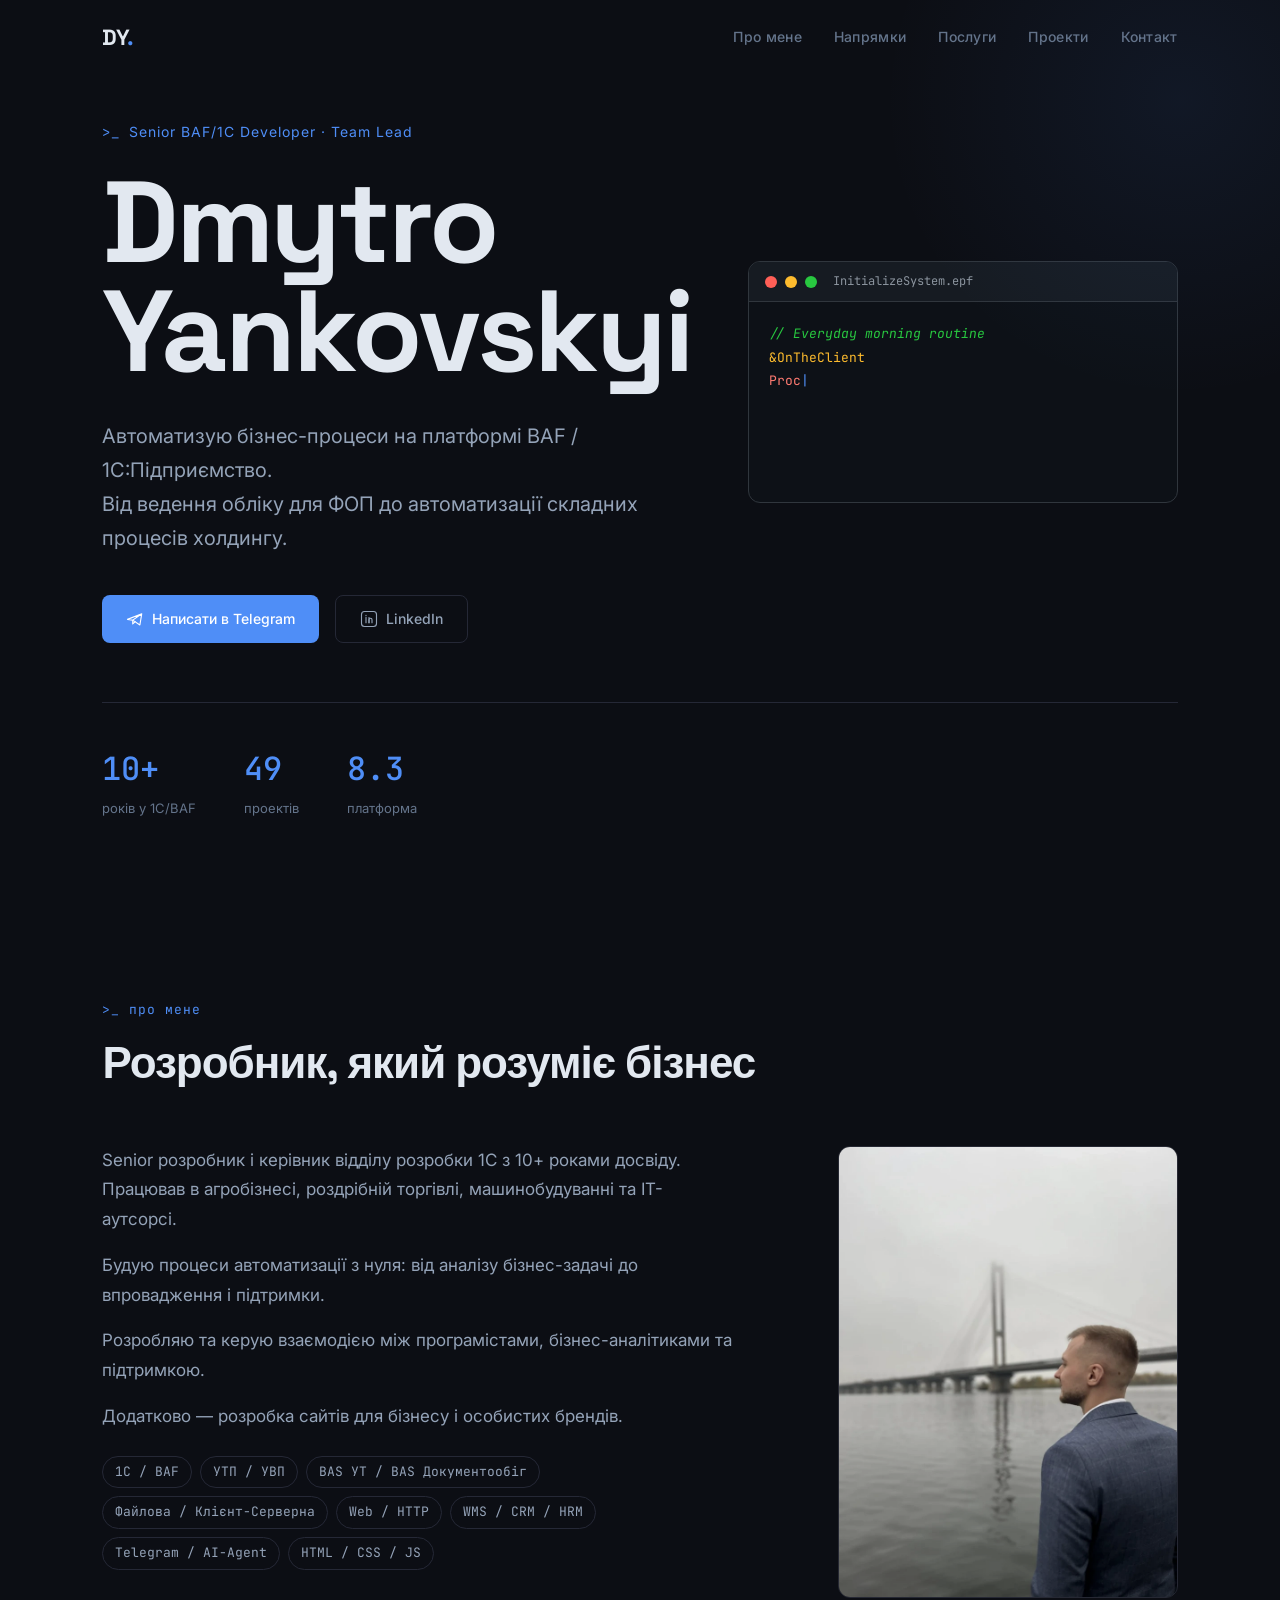
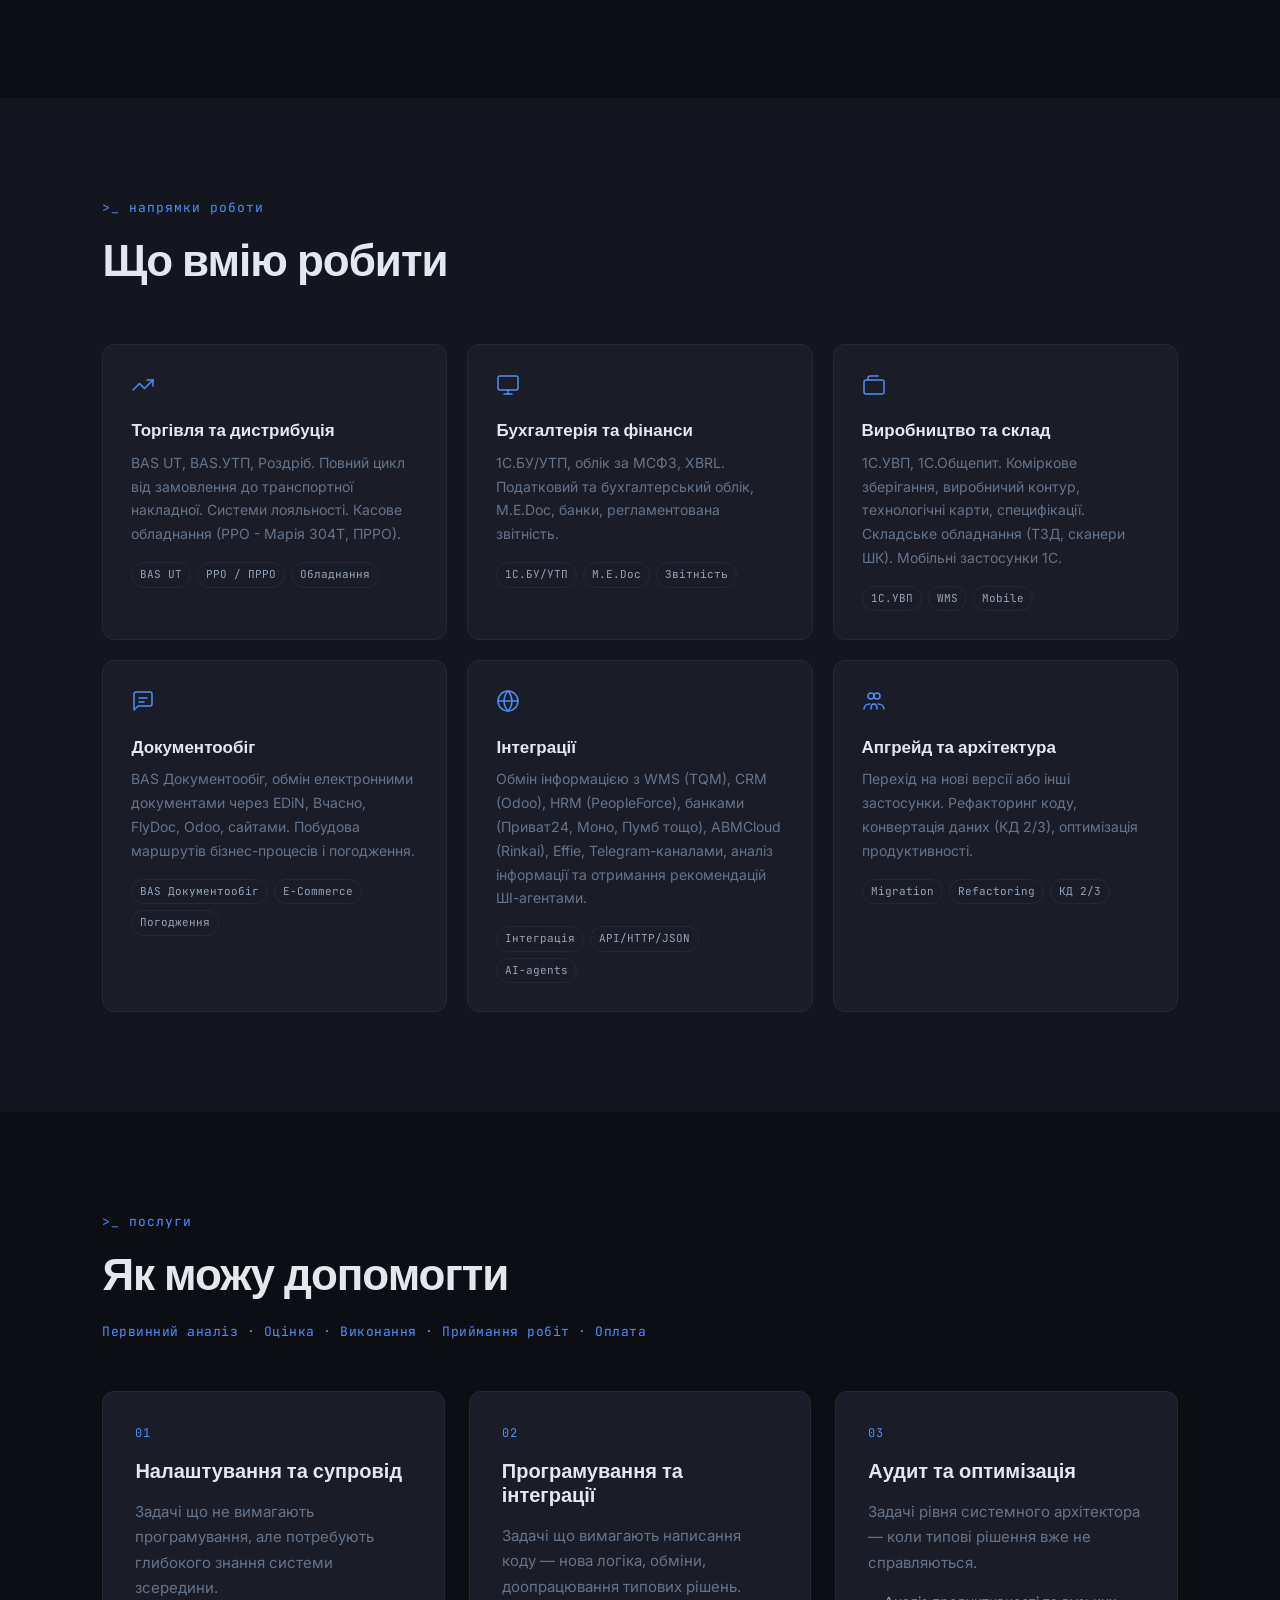
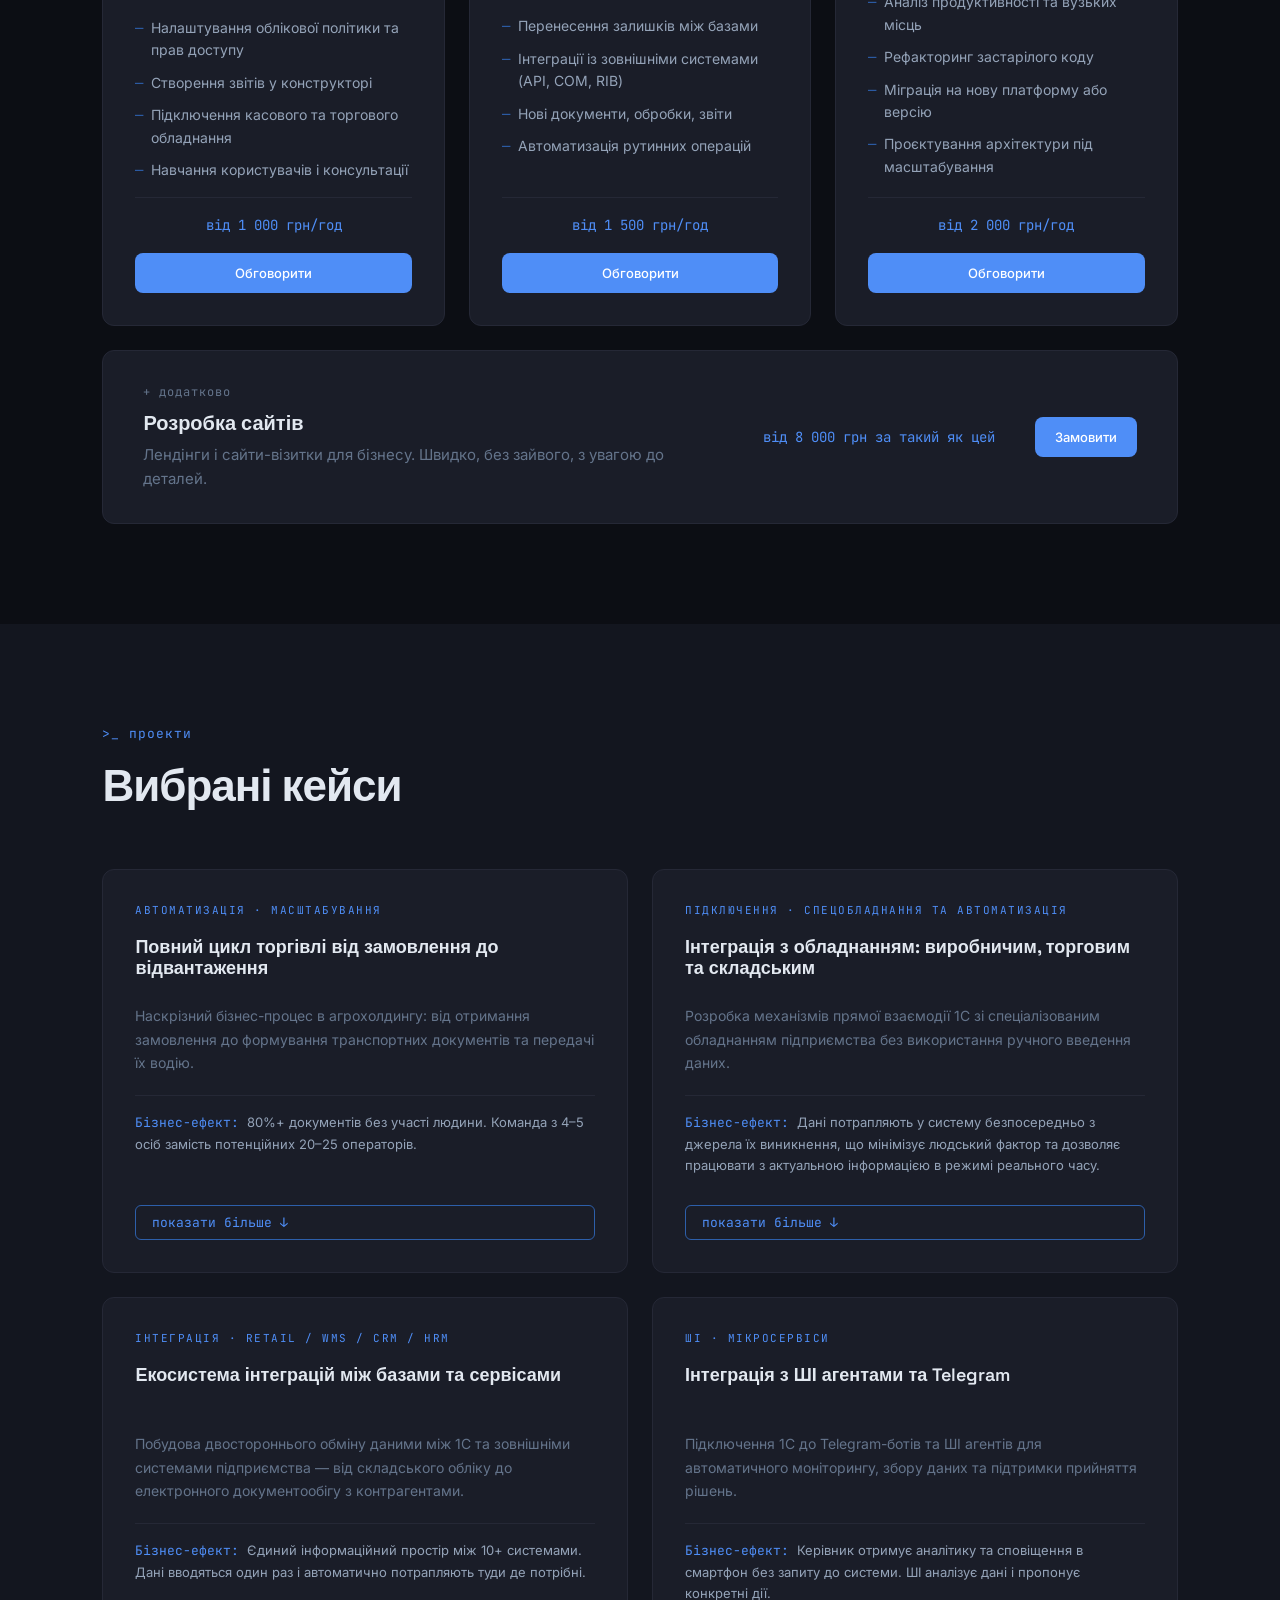
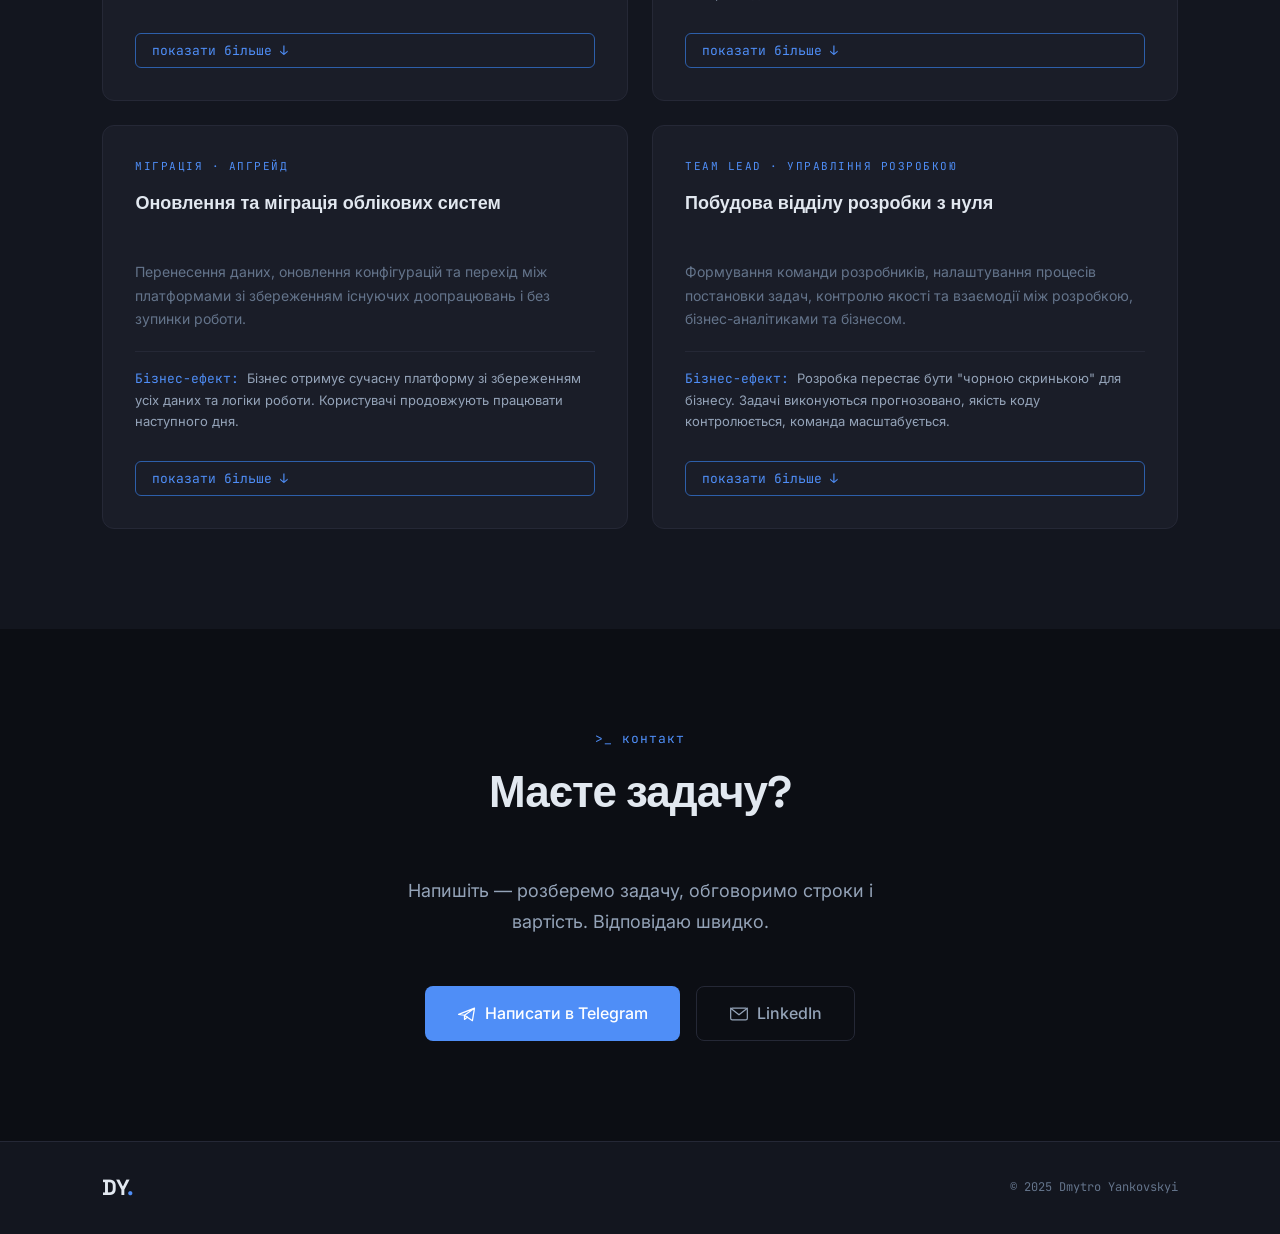
==== index.html @ a529a4ac "Add files via upload" ====
<!DOCTYPE html>
<html lang="uk">
	<head>
	  <meta charset="UTF-8">
	  <meta name="viewport" content="width=device-width, initial-scale=1.0">
		<title>Dmytro Yankovskyi — BAF/1C Developer & Automation</title>
	  <meta name="description" content="Senior BAF/1C розробник. Автоматизація бізнес-процесів, інтеграції, якісний апгрейд процесів. 10+ років досвіду.">
	  
	  
	  <meta property="og:title" content="Dmytro Yankovskyi — Senior BAF/1C Developer">
	  <meta property="og:description" content="Автоматизую бізнес-процеси на платформі BAF / 1С:Підприємство. Перенесення залишків, інтеграції, розробка функціоналу.">
	  <meta property="og:image" content="https://dmytro-yankovskyi.com/images/og_image.jpg">
	  <meta property="og:image:width" content="300">
	  <meta property="og:image:height" content="300">
	  <meta property="og:url" content="https://dmytro-yankovskyi.com">
	  <meta property="og:type" content="website">
	  <meta property="og:locale" content="uk_UA">

	  <meta name="twitter:card" content="summary">
	  <meta name="twitter:title" content="Dmytro Yankovskyi — Senior BAF/1C Developer">
	  <meta name="twitter:description" content="Автоматизую бізнес-процеси на платформі BAF / 1С:Підприємство.">
	  <meta name="twitter:image" content="https://dmytro-yankovskyi.com/images/og_image.jpg">
	  
	  <link rel="preload" as="image" href="images/photo.webp" fetchpriority="high">
		  
	  <link rel="icon" type="image/png" href="/favicon-96x96.png" sizes="96x96" />
	  <link rel="icon" type="image/svg+xml" href="/favicon.svg" />
	  <link rel="shortcut icon" href="/favicon.ico" />
	  <link rel="apple-touch-icon" sizes="180x180" href="/apple-touch-icon.png" />
	  <link rel="manifest" href="/site.webmanifest" />
	  
	  <link rel="stylesheet" href="styles.css">
	  <link rel="preconnect" href="https://fonts.googleapis.com">
	  <link rel="preconnect" href="https://fonts.gstatic.com" crossorigin>
	  <link href="https://fonts.googleapis.com/css2?family=Space+Grotesk:wght@300;400;500;600;700&family=Inter:wght@300;400;500&family=JetBrains+Mono:wght@400;500&display=swap" rel="stylesheet" media="print" onload="this.media='all'">
	  <noscript><link href="https://fonts.googleapis.com/css2?family=Space+Grotesk:wght@300;400;500;600;700&family=Inter:wght@300;400;500&family=JetBrains+Mono:wght@400;500&display=swap" rel="stylesheet"></noscript>
	</head>
	<body>

<!-- NAV -->
<nav class="nav">
  <div class="nav-inner">
    <span class="nav-logo">DY<span class="accent">.</span></span>
    <div class="nav-links">
      <a href="#about">Про мене</a>
      <a href="#directions">Напрямки</a>
      <a href="#services">Послуги</a>
      <a href="#projects">Проекти</a>
      <a href="#contact">Контакт</a>
    </div>
  </div>
</nav>

<!-- HERO -->
<section class="hero" id="home">
	  <div class="hero-inner">
		<p class="hero-label"><span class="mono">&gt;_ </span>Senior BAF/1C Developer · Team Lead</p>
		<h1>Dmytro<br>Yankovskyi</h1>
		<p class="hero-sub">Автоматизую бізнес-процеси на платформі BAF / 1С:Підприємство.<br>Від ведення обліку для ФОП до автоматизації складних процесів холдингу.</p>
		<div class="hero-links">
		  <a href="https://t.me/dmitorg" class="btn-primary" target="_blank" rel="noopener" aria-label="Написати в Telegram">
			<svg width="18" height="18" viewBox="0 0 24 24" fill="none" stroke="currentColor" stroke-width="1.5" stroke-linecap="round" stroke-linejoin="round"><path d="M21 5L2 12.5l7 1M21 5l-2.5 15L9 13.5M21 5L9 13.5m0 0v5l3.5-3"/></svg>
			Написати в Telegram
		  </a>
		  <a href="https://www.https://www.linkedin.com/in/dvyankovskiy/" class="btn-outline" target="_blank" rel="noopener" aria-label="LinkedIn">
			<svg width="18" height="18" viewBox="0 0 24 24" fill="none" stroke="currentColor" stroke-width="1.5" stroke-linecap="round" stroke-linejoin="round"><rect x="2" y="2" width="20" height="20" rx="4"/><line x1="8" y1="10" x2="8" y2="17"/><line x1="8" y1="7" x2="8" y2="7.5"/><path d="M12 17v-4a2 2 0 0 1 4 0v4"/><line x1="12" y1="10" x2="12" y2="17"/></svg>
			LinkedIn
		  </a>
		</div>
	  </div>

	  <!-- Варіант А: анімований код -->
	  <div class="hero-code">
		<div class="code-window">
		  <div class="code-titlebar">
			<span class="dot red"></span>
			<span class="dot yellow"></span>
			<span class="dot green"></span>
			<span class="code-filename mono">InitializeSystem.epf</span>
		  </div>
		  <div class="code-body mono" id="codeBlock"></div>
		</div>
	  </div>

	  <div class="hero-stats">
		<div class="hero-stat">
		  <span class="mono stat-num"data-target="10">0</span>
		  <span class="stat-label">років у 1С/BAF</span>
		</div>
		<div class="hero-stat">
		  <span class="mono stat-num"data-target="50">0</span>
		  <span class="stat-label">проектів</span>
		</div>
		<div class="hero-stat">
		  <span class="mono stat-num">8.3</span>
		  <span class="stat-label">платформа</span>
		</div>
      </div>
</section>

<!-- ABOUT -->
<section class="section" id="about">
  <div class="container">
    <p class="section-label mono">&gt;_ про мене</p>
    <h2>Розробник, який розуміє бізнес</h2>
    <div class="about-grid">
      <div class="about-text">
        <p>Senior розробник і керівник відділу розробки 1C з 10+ роками досвіду. Працював в агробізнесі, роздрібній торгівлі, машинобудуванні та IT-аутсорсі.</p>
        <p>Будую процеси автоматизації з нуля: від аналізу бізнес-задачі до впровадження і підтримки.</p>
		<p>Розробляю та керую взаємодією між програмістами, бізнес-аналітиками та підтримкою.</p>
        <p>Додатково — розробка сайтів для бізнесу і особистих брендів.</p>
        <div class="stack-row">
          <span class="tag">1С / BAF</span>
          <span class="tag">УТП / УВП</span>
          <span class="tag">BAS УТ / BAS Документообіг</span>
          <span class="tag">Файлова / Клієнт-Серверна</span>
          <span class="tag">Web / HTTP</span>
          <span class="tag">WMS / CRM / HRM</span>
          <span class="tag">Telegram / AI-Agent</span>
          <span class="tag">HTML / CSS / JS</span>
        </div>
      </div>
      <div class="about-photo">
        <img src="images/photo.webp" alt="Dmytro Yankovskyi" class="photo-img">
      </div>
    </div>
  </div>
</section>

<!-- DIRECTIONS -->
<section class="section dark" id="directions">
  <div class="container">
    <p class="section-label mono">&gt;_ напрямки роботи</p>
    <h2>Що вмію робити</h2>
    <div class="directions-grid">

      <div class="direction-card">
        <div class="direction-icon">
          <svg width="24" height="24" viewBox="0 0 24 24" fill="none" stroke="currentColor" stroke-width="1.5" stroke-linecap="round" stroke-linejoin="round"><polyline points="22 7 13.5 15.5 8.5 10.5 2 17"/><polyline points="16 7 22 7 22 13"/></svg>
        </div>
        <h3>Торгівля та дистрибуція</h3>
        <p>BAS UT, BAS.УТП, Роздріб. Повний цикл від замовлення до транспортної накладної. Системи лояльності. Касове обладнання (РРО - Марія 304Т, ПРРО).</p>
        <div class="direction-tags">
          <span class="tag">BAS UT</span><span class="tag">РРО / ПРРО</span><span class="tag">Обладнання</span>
        </div>
      </div>

      <div class="direction-card">
        <div class="direction-icon">
          <svg width="24" height="24" viewBox="0 0 24 24" fill="none" stroke="currentColor" stroke-width="1.5" stroke-linecap="round" stroke-linejoin="round"><rect x="2" y="3" width="20" height="14" rx="2"/><line x1="8" y1="21" x2="16" y2="21"/><line x1="12" y1="17" x2="12" y2="21"/></svg>
        </div>
        <h3>Бухгалтерія та фінанси</h3>
        <p>1С.БУ/УТП, облік за МСФЗ, XBRL. Податковий та бухгалтерський облік, M.E.Doc, банки, регламентована звітність.</p>
        <div class="direction-tags">
          <span class="tag">1С.БУ/УТП</span><span class="tag">M.E.Doc</span><span class="tag">Звітність</span>
        </div>
      </div>

       <div class="direction-card">
        <div class="direction-icon">
          <svg width="24" height="24" viewBox="0 0 24 24" fill="none" stroke="currentColor" stroke-width="1.5" stroke-linecap="round" stroke-linejoin="round"><rect x="2" y="7" width="20" height="14" rx="2"/><path d="M16 3H8a2 2 0 0 0-2 2v2"/></svg>
        </div>
        <h3>Виробництво та склад</h3>
        <p>1С.УВП, 1С.Общепит. Коміркове зберігання, виробничий контур, технологічні карти, специфікації. Складське обладнання (ТЗД, сканери ШК). Мобільні застосунки 1С.</p>
        <div class="direction-tags">
          <span class="tag">1С.УВП</span><span class="tag">WMS</span><span class="tag">Mobile</span>
        </div>
      </div>

	  <div class="direction-card">
        <div class="direction-icon">
          <svg width="24" height="24" viewBox="0 0 24 24" fill="none" stroke="currentColor" stroke-width="1.5" stroke-linecap="round" stroke-linejoin="round"><path d="M21 15a2 2 0 0 1-2 2H7l-4 4V5a2 2 0 0 1 2-2h14a2 2 0 0 1 2 2z"/><line x1="8" y1="9" x2="16" y2="9"/><line x1="8" y1="13" x2="13" y2="13"/></svg>
        </div>
        <h3>Документообіг</h3>
        <p>BAS Документообіг, обмін електронними документами через EDiN, Вчасно, FlyDoc, Odoo, сайтами. Побудова маршрутів бізнес-процесів і погодження.</p>
        <div class="direction-tags">
          <span class="tag">BAS Документообіг</span><span class="tag">E-Commerce</span><span class="tag">Погодження</span>
        </div>
      </div>

      <div class="direction-card">
        <div class="direction-icon">
          <svg width="24" height="24" viewBox="0 0 24 24" fill="none" stroke="currentColor" stroke-width="1.5" stroke-linecap="round" stroke-linejoin="round"><circle cx="12" cy="12" r="10"/><line x1="2" y1="12" x2="22" y2="12"/><path d="M12 2a15.3 15.3 0 0 1 4 10 15.3 15.3 0 0 1-4 10 15.3 15.3 0 0 1-4-10 15.3 15.3 0 0 1 4-10z"/></svg>
        </div>
        <h3>Інтеграції</h3>
        <p>Обмін інформацією з WMS (TQM), CRM (Odoo), HRM (PeopleForce), банками (Приват24, Моно, Пумб тощо), ABMCloud (Rinkai), Effie, Telegram-каналами, аналіз інформації та отримання рекомендацій ШІ-агентами.</p>
        <div class="direction-tags">
          <span class="tag">Інтеграція</span><span class="tag">API/HTTP/JSON</span><span class="tag">AI-agents</span>
        </div>
      </div>

     
      <div class="direction-card">
        <div class="direction-icon">
          <svg width="24" height="24" viewBox="0 0 24 24" fill="none" stroke="currentColor" stroke-width="1.5" stroke-linecap="round" stroke-linejoin="round"><circle cx="9" cy="7" r="3"/><path d="M2 20c0-3 2.7-5 6-5"/><circle cx="15" cy="7" r="3"/><path d="M22 20c0-3-2.7-5-6-5"/><path d="M9 20c0-3 1.3-5 3-5s3 2 3 5"/></svg>
        </div>
        <h3>Апгрейд та архітектура</h3>
        <p>Перехід на нові версії або інші застосунки. Рефакторинг коду, конвертація даних (КД 2/3), оптимізація продуктивності.</p>
        <div class="direction-tags">
          <span class="tag">Migration</span><span class="tag">Refactoring</span><span class="tag">КД 2/3</span>
        </div>
      </div>

    </div>
  </div>
</section>

<!-- SERVICES -->
<section class="section" id="services">
  <div class="container">
    <p class="section-label mono">&gt;_ послуги</p>
    <h2>Як можу допомогти</h2>
    <p class="services-note mono">Первинний аналіз · Оцінка · Виконання · Приймання робіт · Оплата</p>
    <div class="services-grid">

      <div class="service-card">
        <div class="service-num mono">01</div>
        <h3>Налаштування та супровід</h3>
        <p>Задачі що не вимагають програмування, але потребують глибокого знання системи зсередини.</p>
        <ul class="service-list">
          <li>Налаштування облікової політики та прав доступу</li>
          <li>Створення звітів у конструкторі</li>
          <li>Підключення касового та торгового обладнання</li>
          <li>Навчання користувачів і консультації</li>
        </ul>
        <div class="service-price mono">від 1 000 грн/год</div>
		<a href="https://t.me/dmitorg" class="btn-service" target="_blank" rel="noopener">Обговорити</a>
      </div>

      <div class="service-card">
        <div class="service-num mono">02</div>
        <h3>Програмування та інтеграції</h3>
        <p>Задачі що вимагають написання коду — нова логіка, обміни, доопрацювання типових рішень.</p>
        <ul class="service-list">
          <li>Перенесення залишків між базами</li>
          <li>Інтеграції із зовнішніми системами (API, COM, RIB)</li>
          <li>Нові документи, обробки, звіти</li>
          <li>Автоматизація рутинних операцій</li>
        </ul>
		<div class="service-price mono">від 1 500 грн/год</div>
		<a href="https://t.me/dmitorg" class="btn-service" target="_blank" rel="noopener">Обговорити</a>
      </div>

      <div class="service-card">
        <div class="service-num mono">03</div>
        <h3>Аудит та оптимізація</h3>
        <p>Задачі рівня системного архітектора — коли типові рішення вже не справляються.</p>
        <ul class="service-list">
          <li>Аналіз продуктивності та вузьких місць</li>
          <li>Рефакторинг застарілого коду</li>
          <li>Міграція на нову платформу або версію</li>
          <li>Проєктування архітектури під масштабування</li>
        </ul>
        <div class="service-price mono">від 2 000 грн/год</div>
		<a href="https://t.me/dmitorg" class="btn-service" target="_blank" rel="noopener">Обговорити</a>
      </div>

    </div>

    <!-- Secondary service -->
    <div class="service-secondary">
      <div class="service-secondary-text">
        <span class="mono secondary-label">+ додатково</span>
        <h3>Розробка сайтів</h3>
        <p>Лендінги і сайти-візитки для бізнесу. Швидко, без зайвого, з увагою до деталей.</p>
      </div>
      <div class="service-price-secondary mono">від 8 000 грн за такий як цей</div>
	  <a href="https://t.me/dmitorg" class="btn-service" target="_blank" rel="noopener">Замовити</a>
    </div>

  </div>
</section>

<!-- PROJECTS -->
<section class="section dark" id="projects">
  <div class="container">
    <p class="section-label mono">&gt;_ проекти</p>
    <h2>Вибрані кейси</h2>
    <div class="projects-grid">

		<div class="project-card">
		  <div class="project-tag mono">Автоматизація · Масштабування</div>
		  <h3>Повний цикл торгівлі від замовлення до відвантаження</h3>
		  <p>Наскрізний бізнес-процес в агрохолдингу: від отримання замовлення до формування транспортних документів та передачі їх водію.</p>
		  <div class="project-result">
			<span class="mono">Бізнес-ефект: </span> 80%+ документів без участі людини. Команда з 4–5 осіб замість потенційних 20–25 операторів.
		  </div>

		  <div class="project-details" id="proj-1">
			<h4>// Масштаб процесу</h4>
			<ul>
			  <li>понад 15 000 замовлень на день</li>
			  <li>понад 45 000 реалізацій та надходжень на день</li>
			  <li>близько 5 000 ТТН та маршрутних листів щодня</li>
			</ul>

			<h4>// Що реалізовано</h4>
			<ul>
			  <li>Інтеграція з кол-центром та зовнішніми системами прийому замовлень</li>
			  <li>Автоматичне створення документів за бізнес-правилами</li>
			  <li>Автоматичне погодження та маршрутизація документів</li>
			  <li>Автоматична відправка електронних документів контрагентам</li>
			  <li>Формування та надсилання на склади пакетів паперових документів для логістики</li>
			  <li>Контроль статусів обробки та виняткових ситуацій</li>
			</ul>

			<h4>// Результат</h4>
			<ul>
			  <li>Понад 80% документів створюються без участі користувачів</li>
			  <li>Мінімізовано ручне введення даних</li>
			  <li>Скорочено кількість помилок операційного персоналу</li>
			  <li>Стабільна обробка десятків тисяч документів щоденно</li>
			  <li>Масштабування бізнесу без пропорційного збільшення штату</li>
			</ul>

			<div class="project-effect">
			  Рутинний документообіг практично виключений з операційної діяльності. Співробітники працюють лише з винятками, а не з масовим створенням документів.
			</div>
		  </div>

		  <button class="project-toggle" onclick="toggleProject('proj-1', this)">показати більше ↓</button>
		</div>

		<div class="project-card">
		  <div class="project-tag mono">Підключення · Спецобладнання та автоматизація</div>
		  <h3>Інтеграція з обладнанням: виробничим, торговим та складським </h3>
		  <p>Розробка механізмів прямої взаємодії 1С зі спеціалізованим обладнанням підприємства без використання ручного введення даних.</p>
          <div class="project-result">
		    <span class="mono">Бізнес-ефект: </span>Дані потрапляють у систему безпосередньо з джерела їх виникнення, що мінімізує людський фактор та дозволяє працювати з актуальною інформацією в режимі реального часу.
          </div>
	    
		  <div class="project-details" id="proj-2">
			<h4>// Масштаб процесу</h4>
			<ul>
				<li>30+ РРО «Марія 304Т» на торгових майданчиках + ПРРО Cashalot</li>
				<li>2 автомобільні вагові комплекси для оформлення логістичних операцій</li>
				<li>2 виробничі лінії з обладнанням MOBA</li>
				<li>Складські комплекси з ТЗД та мобільними робочими місцями</li>
				<li>Цілодобовий обмін даними між обладнанням та 1С</li>
			</ul>
			
			<h4>// Що реалізовано</h4> 
			<ul> 
				<li>Інтеграція 1С з РРО «Марія 304Т» для автоматичної передачі даних про продажі на касове обладнання</li> 
				<li>Автоматизація процесу оплати: оператор обирає замовлення та виконує одну дію для фіскалізації продажу</li> 
				<li>Отримання показників з автомобільних ваг безпосередньо в 1С</li> 
				<li>Автоматичне визначення транспортного засобу, водія та заповнення вагових документів</li> 
				<li>Інтеграція з виробничим обладнанням MOBA та автоматичне відображення виробленої продукції в обліковій системі</li> 
				<li>Розробка мобільного рішення для ТЗД з двостороннім обміном даними між складом та 1С</li> 
				<li>Автоматизація інвентаризації та складських операцій через Wi-Fi синхронізацію</li> 
				</ul>
			
			<h4>// Результат</h4> 
			<ul> 
				<li>Виключено ручне перенесення даних з обладнання в облікову систему</li> 
				<li>Знижено кількість помилок операторів, касирів та складського персоналу</li> 
				<li>Скорочено час оформлення продажів, приймання та відвантаження товарів</li> 
				<li>Забезпечено повну простежуваність даних від обладнання до первинного документа</li> 
				<li>Підвищено швидкість проведення інвентаризацій та складських операцій</li> 
			</ul>
			
			<div class="project-effect"> 
				Дані потрапляють у 1С безпосередньо з джерела їх виникнення. Людський фактор мінімізовано, а ключові торгові, складські та виробничі процеси працюють в єдиному цифровому контурі. 
			</div>
		  </div>
		  
		  <button class="project-toggle" onclick="toggleProject('proj-2', this)">показати більше ↓</button>
		</div>
		
		<div class="project-card">
		  <div class="project-tag mono">Інтеграція · Retail / WMS / CRM / HRM</div>
		  <h3>Екосистема інтеграцій між базами та сервісами</h3>
		  <p>Побудова двостороннього обміну даними між 1С та зовнішніми системами підприємства — від складського обліку до електронного документообігу з контрагентами.</p>
          <div class="project-result">
		    <span class="mono">Бізнес-ефект: </span>Єдиний інформаційний простір між 10+ системами. Дані вводяться один раз і автоматично потрапляють туди де потрібні.
          </div>
	    
		  <div class="project-details" id="proj-3">
			<h4>// Системи та що реалізовано</h4>
			<ul>
				<li>WMS (TQM) — розміщення товарів у коміркове зберігання з урахуванням індивідуальних розмірів товарів та параметрів комірок</li>
				<li>HRM (PeopleForce) — збір даних про кандидатів через Telegram-опитувальник (30+ питань, фото документів), перевірка в 1С, передача в HRM</li>
				<li>CRM (Odoo) — двосторонній обмін даними: клієнти, замовлення, залишки</li>
				<li>EDiN — обмін електронними документами з контрагентами (від замовлення до коригуючої накладної, е-ТТН, сертифікати) через FTP та API</li>
				<li>Вчасно / FlyDoc — відправка та отримання документів з КЕП напряму з 1С, автоматичне створення облікових документів на основі вхідних</li>
				<li>ABMCloud (Rinkai) — передача торгових точок для доставки, отримання готового маршруту з водіями та авто</li>
				<li>Effie — отримання замовлень з урахуванням залишків, цін та дат доставки</li>
				<li>Банки — імпорт та експорт платіжних документів з банками України</li>
				<li>Системи лояльності — нарахування бонусів та знижок при роботі з РРО/ПРРО</li>
				<li>Сайти — синхронізація залишків, цін, замовлень та продажів</li>
			</ul>
			
			<h4>// Результат</h4> 
			<ul> 
				<li>Виключено дублювання введення даних між системами</li> 
				<li>Скорочено час на ручну передачу інформації між відділами</li> 
				<li>Забезпечено актуальність даних у всіх системах у режимі реального часу</li> 
				<li>Знижено кількість помилок через людський фактор при передачі даних</li> 
			</ul>
			
			<div class="project-effect"> 
				Дані вводяться один раз — і автоматично з'являються там де потрібні. Ручна передача інформації між системами виключена з операційної діяльності.
			</div>
		  </div>
		  
		  <button class="project-toggle" onclick="toggleProject('proj-3', this)">показати більше ↓</button>
		</div>

		<div class="project-card">
		  <div class="project-tag mono">ШІ · Мікросервіси</div>
		  <h3>Інтеграція з ШІ агентами та Telegram</h3>
		  <p>Підключення 1С до Telegram-ботів та ШІ агентів для автоматичного моніторингу, збору даних та підтримки прийняття рішень.</p>
          <div class="project-result">
		    <span class="mono">Бізнес-ефект: </span>Керівник отримує аналітику та сповіщення в смартфон без запиту до системи. ШІ аналізує дані і пропонує конкретні дії.
          </div>
	    
		  <div class="project-details" id="proj-4">
			<h4>// Що реалізовано</h4>
			<ul>
				<li>Telegram-бот для щоденного автоматичного вивантаження звітів — доступ до ключових показників у будь-який момент</li>
				<li>Алгоритми моніторингу: при спрацюванні тригерів у даних — автоматичне сповіщення відповідального</li>
				<li>Telegram-опитувальник для збору інформації про кандидатів: 30+ питань, фото документів, автоматична перевірка та передача в HR-систему</li>
				<li>Відправка консолідованих звітів до ШІ агента з широкою вибіркою супутніх даних для отримання рекомендацій</li>
				<li>Кейс агросектору: передача даних про стан годівлі, якість утримання худоби (датчики світла, температури, вологості) та фактичний вихід продукції — ШІ формує рекомендації щодо збільшення продуктивності</li>
			</ul>
			
			<h4>// Результат</h4> 
			<ul> 
				<li>Аналітика доступна без входу в 1С — через Telegram у будь-якому місці</li> 
				<li>Час реакції на відхилення скорочено з годин до хвилин</li> 
				<li>ШІ обробляє масив даних який людина фізично не встигає аналізувати щоденно</li> 
				<li>Автоматизовано первинний збір та перевірку HR-даних</li> 
			</ul>
			
			<div class="project-effect"> 
				Керівник бачить стан бізнесу в смартфоні без входу в систему. ШІ щоденно обробляє масив даних який фізично неможливо проаналізувати вручну — і видає конкретні рекомендації. 
			</div>
		  </div>
		  
		  <button class="project-toggle" onclick="toggleProject('proj-4', this)">показати більше ↓</button>
		</div>
		
		<div class="project-card">
		  <div class="project-tag mono">Міграція · Апгрейд</div>
		  <h3>Оновлення та міграція облікових систем</h3>
		  <p>Перенесення даних, оновлення конфігурацій та перехід між платформами зі збереженням існуючих доопрацювань і без зупинки роботи.</p>
          <div class="project-result">
		    <span class="mono">Бізнес-ефект: </span>Бізнес отримує сучасну платформу зі збереженням усіх даних та логіки роботи. Користувачі продовжують працювати наступного дня.
          </div>
	    
		  <div class="project-details" id="proj-5">
			<h4>// Що реалізовано</h4>
			<ul>
				<li>Перенесення залишків та налаштувань з 1С 7.7 на платформу 8.3</li>
				<li>Перехід з конфігурації «Бухгалтерія для України» на «Управління торговим підприємством»</li>
				<li>Перехід з Odoo на 1С для ведення обліку в одній з систем</li>
				<li>Участь у масштабному проєкті переходу з 1С 7.7 на Microsoft Business Central</li>
				<li>Оновлення типових релізів 1С зі збереженням існуючих доопрацювань</li>
			</ul>
			
			<h4>// Результат</h4> 
			<ul> 
				<li>Дані перенесено без втрат та розбіжностей</li> 
				<li>Бізнес-логіка та специфічні доопрацювання збережені після переходу</li> 
				<li>Мінімальний час простою системи під час міграції</li> 
				<li>Користувачі повноцінно працюють в новій системі з першого дня</li> 
			</ul>
			
			<div class="project-effect"> 
				Бізнес отримує сучасну платформу наступного ранку після переходу. Жодних втрат даних, жодного "почнемо з чистого аркуша" — вся логіка і доопрацювання збережені.
			</div>
		  </div>
		  
		  <button class="project-toggle" onclick="toggleProject('proj-5', this)">показати більше ↓</button>
		</div>
		
		<div class="project-card">
		  <div class="project-tag mono">Team Lead · Управління розробкою</div>
		  <h3>Побудова відділу розробки з нуля</h3>
		  <p>Формування команди розробників, налаштування процесів постановки задач, контролю якості та взаємодії між розробкою, бізнес-аналітиками та бізнесом.</p>
          <div class="project-result">
		    <span class="mono">Бізнес-ефект: </span>Розробка перестає бути "чорною скринькою" для бізнесу. Задачі виконуються прогнозовано, якість коду контролюється, команда масштабується.
          </div>
	    
		  <div class="project-details" id="proj-6">
			<h4>// Що реалізовано</h4>
			<ul>
				<li>Сформована команда з 6 розробників різного рівня (1С та Python)</li>
				<li>Впроваджено систему постановки та контролю задач через Manage Engine / Mondey</li>
				<li>Налаштовано процес взаємодії між розробниками, БА та відділом підтримки</li>
				<li>Запроваджено код-рев'ю та стандарти написання коду</li>
				<li>Проведено масштабний рефакторинг застарілої кодової бази</li>
				<li>Архітектурні рішення для масштабування системи під зростання бізнесу</li>
				<li>Оптимізація та розподіл процесів розробки між членами команди</li>
			</ul>
			
			<h4>// Результат</h4> 
			<ul> 
				<li>Час виконання типових задач скорочено за рахунок стандартизації підходів</li> 
				<li>Кодова база приведена до єдиного стилю — новий розробник входить в проєкт швидше</li> 
				<li>Бізнес бачить статус кожної задачі в режимі реального часу</li> 
				<li>Команда працює автономно — керівник не є вузьким місцем для кожного рішення</li> 
				<li>Якість доопрацювань зросла, кількість регресій знизилась</li> 
			</ul>
			
			<div class="project-effect"> 
				Розробка перестає залежати від однієї людини. Задачі виконуються прогнозовано, якість контролюється, а бізнес бачить статус кожного доопрацювання без зайвих питань до команди.
			</div>
		  </div>
		  
		  <button class="project-toggle" onclick="toggleProject('proj-6', this)">показати більше ↓</button>
		</div>
		

    </div>
  </div>
</section>

<!-- CONTACT -->
<section class="section" id="contact">
  <div class="container center">
    <p class="section-label mono">&gt;_ контакт</p>
    <h2>Маєте задачу?</h2>
    <p class="contact-desc">Напишіть — розберемо задачу, обговоримо строки і вартість. Відповідаю швидко.</p>
    <div class="contact-links">
      <a href="https://t.me/username" class="btn-primary large" target="_blank" rel="noopener" aria-label="Telegram">
        <svg width="20" height="20" viewBox="0 0 24 24" fill="none" stroke="currentColor" stroke-width="1.5" stroke-linecap="round" stroke-linejoin="round"><path d="M21 5L2 12.5l7 1M21 5l-2.5 15L9 13.5M21 5L9 13.5m0 0v5l3.5-3"/></svg>
        Написати в Telegram
      </a>
      <a href="https://www.https://www.linkedin.com/in/dvyankovskiy/" class="btn-outline large" aria-label="LinkedIn">
        <svg width="20" height="20" viewBox="0 0 24 24" fill="none" stroke="currentColor" stroke-width="1.5" stroke-linecap="round" stroke-linejoin="round"><rect x="2" y="5" width="20" height="14" rx="2"/><polyline points="2,5 12,13 22,5"/></svg>
        LinkedIn
      </a>
    </div>
  </div>
</section>

<!-- FOOTER -->
<footer class="footer">
  <div class="footer-inner">
    <span class="nav-logo">DY<span class="accent">.</span></span>
    <span class="footer-copy mono">© 2025 Dmytro Yankovskyi</span>
  </div>
</footer>

<script>
// Анімація коду в хеді
const lines = [
  '<span class="c-cm">// Everyday morning routine</span>',
  '<span class="c-kn">&OnTheClient</span>',
  '<span class="c-kw">Procedure</span> <span class="c-fn">PressTheBigRedButton</span>()',
  '  <span class="c-fn">CheckEmail</span>();',
  '  <span class="c-fn">AssignTasks</span>();',
  '  <span class="c-fn">CheckTaskCompletion</span>();',
  '  <span class="c-cm">// repeat tomorrow</span>',
  '<span class="c-kw">EndProcedure</span>;',
];

const block = document.getElementById('codeBlock');
let lineIdx = 0, charIdx = 0;
let currentLine = '';

function typeCode() {
  if (lineIdx >= lines.length) return;
  const raw = lines[lineIdx];
  const stripped = raw.replace(/<[^>]+>/g, '');
  if (charIdx <= stripped.length) {
    currentLine = raw.substring(0, findHtmlIndex(raw, charIdx));
    block.innerHTML = block.innerHTML.split('\n').slice(0, lineIdx).join('\n')
      + (lineIdx > 0 ? '\n' : '') + currentLine + '<span class="cursor">|</span>';
    charIdx++;
    setTimeout(typeCode, 28);
  } else {
    block.innerHTML = block.innerHTML.replace('<span class="cursor">|</span>', '') + '\n';
    lineIdx++;
    charIdx = 0;
    setTimeout(typeCode, 80);
  }
}

function findHtmlIndex(html, textPos) {
  let count = 0, i = 0;
  while (i < html.length && count < textPos) {
    if (html[i] === '<') { while (i < html.length && html[i] !== '>') i++; }
    else count++;
    i++;
  }
  return i;
}

setTimeout(typeCode, 800);

// Плавна прокрутка
document.querySelectorAll('a[href^="#"]').forEach(a => {
  a.addEventListener('click', e => {
    e.preventDefault();
    document.querySelector(a.getAttribute('href'))?.scrollIntoView({ behavior: 'smooth' });
  });
});

// Активний пункт меню
const sections = document.querySelectorAll('section[id]');
const navLinks = document.querySelectorAll('.nav-links a');
window.addEventListener('scroll', () => {
  let current = '';
  sections.forEach(s => { if (window.scrollY >= s.offsetTop - 100) current = s.id; });
  navLinks.forEach(a => a.classList.toggle('active', a.getAttribute('href') === '#' + current));
  document.querySelector('.nav').classList.toggle('scrolled', window.scrollY > 50);
});

// Лічильники в hero-stats
const counters = document.querySelectorAll('.stat-num[data-target]');
const counterObserver = new IntersectionObserver(entries => {
  entries.forEach(entry => {
    if (entry.isIntersecting) {
      const el = entry.target;
      const target = +el.getAttribute('data-target');
      let count = 0;
      const duration = 2000;
      const step = target / (duration / 16);

      const update = () => {
        count += step;
        if (count < target) {
          el.innerText = Math.floor(count);
          requestAnimationFrame(update);
        } else {
          el.innerText = target + "+";
        }
      };
      update();
      counterObserver.unobserve(el);
    }
  });
});
counters.forEach(el => counterObserver.observe(el));

function toggleProject(id, btn) {
  const details = document.getElementById(id);
  details.classList.toggle('open');
  btn.textContent = details.classList.contains('open') ? 'згорнути ↑' : 'показати більше ↓';
}
</script>

</body>
</html>
---- styles.css ----
/* ==========================================================
   RESET
   ========================================================== */
*, *::before, *::after {
  margin: 0;
  padding: 0;
  box-sizing: border-box;
}

/* ==========================================================
   TOKENS
   ========================================================== */
:root {
  --bg:        #0C0E14;
  --bg-2:      #13161F;
  --bg-card:   #1A1D28;
  --border:    #252836;
  --accent:    #4F8EF7;
  --accent-dim:#2D5FAA;
  --text:      #E2E8F0;
  --text-muted:#64748B;
  --text-dim:  #94A3B8;
  --mono:      'JetBrains Mono', monospace;
  --display:   'Space Grotesk', sans-serif;
  --body:      'Inter', sans-serif;
}

html {
  scroll-behavior: smooth;
}

body {
  font-family: var(--body);
  background: var(--bg);
  color: var(--text);
  line-height: 1.6;
  font-size: 16px;
}

h1, h2, h3 {
  font-family: var(--display);
  line-height: 1.2;
}

.mono { font-family: var(--mono); }
.accent { color: var(--accent); }

/* ==========================================================
   LAYOUT HELPERS
   ========================================================== */
.section {
  padding: 100px 8%;
}

.section.dark {
  background: var(--bg-2);
}

.container {
  max-width: 1100px;
  margin: auto;
}

.center { text-align: center; }

.section-label {
  font-size: 13px;
  color: var(--accent);
  letter-spacing: 1px;
  margin-bottom: 16px;
}

.section h2 {
  font-size: clamp(28px, 4vw, 44px);
  font-weight: 700;
  letter-spacing: -1px;
  margin-bottom: 56px;
  color: var(--text);
}

@media (max-width: 768px) {
  .section { padding: 70px 6%; }
}

/* ==========================================================
   NAV
   ========================================================== */
.nav {
  position: fixed;
  top: 0;
  left: 0;
  right: 0;
  z-index: 100;
  padding: 20px 8%;
  transition: background 0.3s, backdrop-filter 0.3s;
}

.nav.scrolled {
  background: rgba(12, 14, 20, 0.9);
  backdrop-filter: blur(12px);
  border-bottom: 1px solid var(--border);
}

.nav-inner {
  max-width: 1100px;
  margin: auto;
  display: flex;
  align-items: center;
  justify-content: space-between;
}

.nav-logo {
  font-family: var(--display);
  font-size: 22px;
  font-weight: 700;
  color: var(--text);
  letter-spacing: -0.5px;
}

.nav-links {
  display: flex;
  gap: 32px;
}

.nav-links a {
  color: var(--text-muted);
  text-decoration: none;
  font-size: 14px;
  font-weight: 500;
  transition: color 0.2s;
  letter-spacing: 0.3px;
}

.nav-links a:hover,
.nav-links a.active {
  color: var(--text);
}

@media (max-width: 768px) {
  .nav-links { display: none; }
  .nav { padding: 16px 6%; }
}

/* ==========================================================
   HERO  (single block — text on top, code window below)
   ========================================================== */
.hero {
  min-height: 100vh;
  display: grid;
  grid-template-columns: 1.3fr 1fr;
  gap: 56px;
  align-items: center;
  margin: 0 auto;
  padding: 120px max(8%, calc((100% - 1100px) / 2)) 80px;
  position: relative;
  overflow: hidden;
}

.hero-stats {
  grid-column: 1 / -1;
}

.hero::before {
  content: '';
  position: absolute;
  top: -200px;
  right: -200px;
  width: 600px;
  height: 600px;
  background: radial-gradient(circle, rgba(79,142,247,0.08) 0%, transparent 70%);
  pointer-events: none;
}

.hero-inner {
  width: 100%;
}

.hero-label {
  font-size: 14px;
  color: var(--accent);
  letter-spacing: 1px;
  margin-bottom: 24px;
}

.hero h1 {
  font-size: clamp(56px, 9vw, 120px);
  font-weight: 700;
  letter-spacing: -3px;
  line-height: 0.95;
  color: var(--text);
  margin-bottom: 32px;
}

.hero-sub {
  font-size: clamp(16px, 2vw, 20px);
  color: var(--text-dim);
  max-width: 670px;
  line-height: 1.7;
  margin-bottom: 40px;
}

.hero-links {
  display: flex;
  gap: 16px;
  flex-wrap: wrap;
}

/* code window sits below hero text, modest width */
.hero-code {
  width: 100%;
  max-width: 560px;
}

.hero-stats {
  width: 100%;
  display: flex;
  gap: 48px;
  border-top: 1px solid var(--border);
  padding-top: 40px;
}

.hero-stat {
  display: flex;
  flex-direction: column;
  gap: 4px;
}

.stat-num {
  font-size: 32px;
  font-weight: 500;
  color: var(--accent);
}

.stat-label {
  font-size: 13px;
  color: var(--text-muted);
}

@media (max-width: 768px) {
  .hero { padding: 100px 6% 60px; gap: 40px; grid-template-columns: 1fr; }
  .hero h1 { letter-spacing: -2px; }
  .hero-stats { gap: 28px; flex-wrap: wrap; }
  .hero-code { max-width: 100%; }
}

/* ==========================================================
   HERO — CODE WINDOW (visual)
   ========================================================== */
.code-window {
  background: #0d1117;
  border: 1px solid #30363d;
  border-radius: 12px;
  overflow: hidden;
  font-size: 13px;
}

.code-titlebar {
  background: #161b22;
  padding: 10px 16px;
  display: flex;
  align-items: center;
  gap: 8px;
  border-bottom: 1px solid #30363d;
}

.dot {
  width: 12px;
  height: 12px;
  border-radius: 50%;
}
.dot.red    { background: #ff5f57; }
.dot.yellow { background: #febc2e; }
.dot.green  { background: #28c840; }

.code-filename {
  margin-left: 8px;
  font-size: 12px;
  color: #8b949e;
}

.code-body {
  padding: 20px;
  color: #e6edf3;
  line-height: 1.8;
  min-height: 200px;
  white-space: pre;
}

.c-kw  { color: #ff7b72; }
.c-kn  { color: #febc2e; }
.c-fn  { color: #79c0ff; }
.c-str { color: #a5d6ff; }
.c-cm  { color: #28c840; font-style: italic; }
.cursor { color: var(--accent); animation: blink 1s infinite; }

@keyframes blink {
  0%, 100% { opacity: 1; }
  50%       { opacity: 0; }
}

/* ==========================================================
   BUTTONS
   ========================================================== */
.btn-primary {
  display: inline-flex;
  align-items: center;
  gap: 8px;
  padding: 12px 24px;
  background: var(--accent);
  color: #fff;
  border-radius: 8px;
  text-decoration: none;
  font-size: 14px;
  font-weight: 500;
  transition: 0.2s;
  font-family: var(--body);
}

.btn-primary:hover {
  background: #3d7ae8;
  transform: translateY(-2px);
}

.btn-primary.large {
  padding: 14px 32px;
  font-size: 16px;
}

.btn-outline {
  display: inline-flex;
  align-items: center;
  gap: 8px;
  padding: 12px 24px;
  border: 1px solid var(--border);
  color: var(--text-dim);
  border-radius: 8px;
  text-decoration: none;
  font-size: 14px;
  font-weight: 500;
  transition: 0.2s;
  font-family: var(--body);
}

.btn-outline:hover {
  border-color: var(--accent);
  color: var(--text);
}

.btn-outline.large {
  padding: 14px 32px;
  font-size: 16px;
}

.btn-outline-dark {
  display: inline-flex;
  align-items: center;
  gap: 8px;
  padding: 12px 24px;
  border: 1px solid var(--border);
  color: var(--text-dim);
  border-radius: 8px;
  text-decoration: none;
  font-size: 14px;
  font-weight: 500;
  transition: 0.2s;
  white-space: nowrap;
  flex-shrink: 0;
}

.btn-outline-dark:hover {
  border-color: var(--accent);
  color: var(--text);
}

.btn-service {
  display: inline-block;
  padding: 10px 20px;
  background: var(--accent);
  color: #fff;
  border: none;
  border-radius: 8px;
  text-decoration: none;
  font-size: 13px;
  font-weight: 500;
  transition: 0.2s;
  text-align: center;
}

.btn-service:hover {
  background: #3d7ae8;
  transform: translateY(-2px);
}

/* ==========================================================
   TAGS
   ========================================================== */
.tag {
  display: inline-block;
  padding: 5px 12px;
  border: 1px solid var(--border);
  border-radius: 20px;
  font-size: 13px;
  color: var(--text-dim);
  font-family: var(--mono);
}

.stack-row {
  display: flex;
  flex-wrap: wrap;
  gap: 8px;
  margin-top: 24px;
}


/* ==========================================================
   ABOUT
   ========================================================== */
.about-grid {
  display: grid;
  grid-template-columns: 1fr 340px;
  gap: 100px;
  align-items: start;
}

.about-text p {
  color: var(--text-dim);
  margin-bottom: 16px;
  font-size: 17px;
  line-height: 1.75;
}

.about-photo {
  align-self: stretch;
}

.photo-img {
  width: 100%;
  height: 100%;
  object-fit: cover;
  object-position: top center;
  border-radius: 12px;
  filter: grayscale(20%);
  border: 1px solid var(--border);
  display: block;
}

@media (max-width: 1200px) {
  .tag {
    font-size: 12px;
    padding: 4px 11px;
  }
  
  .about-grid {
	gap: 60px;  
  }
  
  .about-text p {
    margin-bottom: 9px;
	font-size: 15px;
  }	
}

@media (max-width: 768px) {
  .tag {
    font-size: 11px;
    padding: 4px 10px;
  }
  
  .about-grid {
    grid-template-columns: 1fr;
	gap: 20px;
  }
  .about-photo {
    align-self: stretch;
  }
  .photo-img {
    height: 300px;
    aspect-ratio: unset;
    object-fit: cover;
  }
  .about-text p {
    margin-bottom: 5px;
	font-size: 14px;
  }
}

/* ==========================================================
   DIRECTIONS
   ========================================================== */
.directions-grid {
  display: grid;
  grid-template-columns: repeat(3, 1fr);
  gap: 20px;
}

.direction-card {
  background: var(--bg-card);
  border: 1px solid var(--border);
  border-radius: 12px;
  padding: 28px;
  transition: 0.25s;
}

.direction-card:hover {
  border-color: var(--accent-dim);
  transform: translateY(-4px);
}

.direction-icon {
  color: var(--accent);
  margin-bottom: 16px;
}

.direction-card h3 {
  font-size: 17px;
  font-weight: 600;
  color: var(--text);
  margin-bottom: 10px;
}

.direction-card p {
  color: var(--text-muted);
  font-size: 14px;
  line-height: 1.7;
  margin-bottom: 16px;
}

.direction-tags {
  display: flex;
  flex-wrap: wrap;
  gap: 6px;
}

.direction-tags .tag {
  font-size: 11px;
  padding: 3px 8px;
}

@media (max-width: 1024px) {
  .directions-grid { grid-template-columns: repeat(2, 1fr); }
}

@media (max-width: 768px) {
  .directions-grid { grid-template-columns: 1fr; }
}

/* ==========================================================
   SERVICES
   ========================================================== */
.services-note {
  font-size: 13px;
  color: var(--accent);
  margin-top: -36px;
  margin-bottom: 48px;
  letter-spacing: 0.5px;
}

.services-grid {
  display: grid;
  grid-template-columns: repeat(3, 1fr);
  gap: 24px;
  margin-bottom: 24px;
}

.service-card {
  background: var(--bg-card);
  border: 1px solid var(--border);
  border-radius: 12px;
  padding: 32px;
  display: flex;
  flex-direction: column;
  gap: 16px;
  transition: 0.25s;
}

.service-card:hover {
  border-color: var(--accent-dim);
  transform: translateY(-4px);
}

.service-num {
  font-size: 12px;
  color: var(--accent);
  letter-spacing: 1px;
}

.service-card h3 {
  font-size: 20px;
  font-weight: 600;
  color: var(--text);
}

.service-card > p {
  color: var(--text-muted);
  font-size: 15px;
  line-height: 1.7;
}

.service-list {
  list-style: none;
  padding: 0;
  display: flex;
  flex-direction: column;
  gap: 10px;
  flex: 1;
}

.service-list li {
  font-size: 14px;
  color: var(--text-dim);
  padding-left: 16px;
  position: relative;
}

.service-list li::before {
  content: '\2014';
  position: absolute;
  left: 0;
  color: var(--accent-dim);
  font-family: var(--mono);
}

.service-secondary {
  background: var(--bg-card);
  border: 1px solid var(--border);
  border-radius: 12px;
  padding: 32px 40px;
  display: flex;
  align-items: center;
  justify-content: space-between;
  gap: 40px;
}

.secondary-label {
  font-size: 12px;
  color: var(--text-muted);
  letter-spacing: 1px;
  display: block;
  margin-bottom: 8px;
}

.service-secondary h3 {
  font-size: 20px;
  font-weight: 600;
  color: var(--text);
  margin-bottom: 8px;
}

.service-secondary p {
  color: var(--text-muted);
  font-size: 15px;
}

.service-price {
  font-size: 14px;
  color: var(--accent);
  border-top: 1px solid var(--border);
  padding-top: 16px;
  margin-top: auto;
  text-align: center;
}

.service-price-secondary {
  font-size: 14px;
  color: var(--accent);
  white-space: nowrap;
  flex-shrink: 0;
}

@media (max-width: 768px) {
  .services-grid { grid-template-columns: 1fr; }
  .service-secondary {
    flex-direction: column;
    align-items: flex-start;
    gap: 20px;
  }
   .service-secondary .btn-service {
    width: 100%;
    text-align: center;
  }
}

/* ==========================================================
   PROJECTS
   ========================================================== */
.projects-grid {
  display: grid;
  grid-template-columns: repeat(2, 1fr);
  gap: 24px;
  align-items: start;
  grid-auto-rows: auto;
}

.project-card {
  background: var(--bg-card);
  border: 1px solid var(--border);
  border-radius: 12px;
  padding: 32px;
  transition: 0.25s;
  display: flex;
  flex-direction: column;
   height: fit-content;
}

.project-card h3 {
  font-size: 18px;
  font-weight: 600;
  color: var(--text);
  margin-bottom: 12px;
  min-height: 56px;
}

.project-card > p {
  color: var(--text-muted);
  font-size: 14px;
  line-height: 1.7;
  margin-bottom: 20px;
  min-height: 70px;
}

.project-result {
  font-size: 13px;
  color: var(--text-dim);
  border-top: 1px solid var(--border);
  padding: 16px 0px;
  line-height: 1.6;
  min-height: 110px;
}

.project-card:hover {
  border-color: var(--accent-dim);
  transform: translateY(-4px);
}

.project-details {
  display: none;
  margin-top: 16px;
}

.project-details.open {
  display: block;
}

.project-details h4 {
  font-size: 13px;
  color: var(--accent);
  font-family: var(--mono);
  margin: 16px 0 8px;
  letter-spacing: 0.5px;
}

.project-details ul {
  list-style: none;
  padding: 0;
  display: flex;
  flex-direction: column;
  gap: 6px;
}

.project-details ul li {
  font-size: 13px;
  color: var(--text-muted);
  padding-left: 16px;
  position: relative;
  line-height: 1.6;
}

.project-details ul li::before {
  content: '\2014';
  position: absolute;
  left: 0;
  color: var(--accent-dim);
  font-family: var(--mono);
}

.project-effect {
  margin: 16px 0px;
  padding: 16px;
  background: rgba(79,142,247,0.05);
  border-left: 3px solid var(--accent);
  border-radius: 4px;
  font-size: 13px;
  color: var(--text-dim);
  line-height: 1.7;
}

.project-toggle {
  background: none;
  border: 1px solid var(--accent-dim);
  color: var(--accent);
  font-size: 13px;
  font-family: var(--mono);
  cursor: pointer;
  padding: 8px 16px;
  border-radius: 6px;
  text-align: left;
  transition: 0.2s;
  width: 100%;
}

.project-toggle:hover {
  background: rgba(79,142,247,0.08);
  border-color: var(--accent);
}

.project-tag {
  font-size: 11px;
  color: var(--accent);
  letter-spacing: 1.5px;
  text-transform: uppercase;
  margin-bottom: 16px;
}

.project-card h3 {
  font-size: 18px;
  font-weight: 600;
  color: var(--text);
  margin-bottom: 12px;
}

.project-card > p {
  color: var(--text-muted);
  font-size: 14px;
  line-height: 1.7;
  margin-bottom: 20px;
}

.project-result {
  font-size: 13px;
  color: var(--text-dim);
  border-top: 1px solid var(--border);
  padding-top: 16px;
  line-height: 1.6;
}

.project-result .mono {
  color: var(--accent);
}

@media (max-width: 768px) {
  .projects-grid { grid-template-columns: 1fr; }
}

/* ==========================================================
   CONTACT
   ========================================================== */
.contact-desc {
  color: var(--text-dim);
  font-size: 18px;
  max-width: 480px;
  margin: 0 auto 48px;
  line-height: 1.75;
}

.contact-links {
  display: flex;
  gap: 16px;
  justify-content: center;
  flex-wrap: wrap;
}

/* ==========================================================
   FOOTER
   ========================================================== */
.footer {
  background: var(--bg-2);
  border-top: 1px solid var(--border);
  padding: 28px 8%;
}

.footer-inner {
  max-width: 1100px;
  margin: auto;
  display: flex;
  align-items: center;
  justify-content: space-between;
}

.footer-copy {
  font-size: 12px;
  color: var(--text-muted);
}

@media (max-width: 768px) {
  .footer-inner {
    flex-direction: column;
    gap: 12px;
    text-align: center;
  }
}
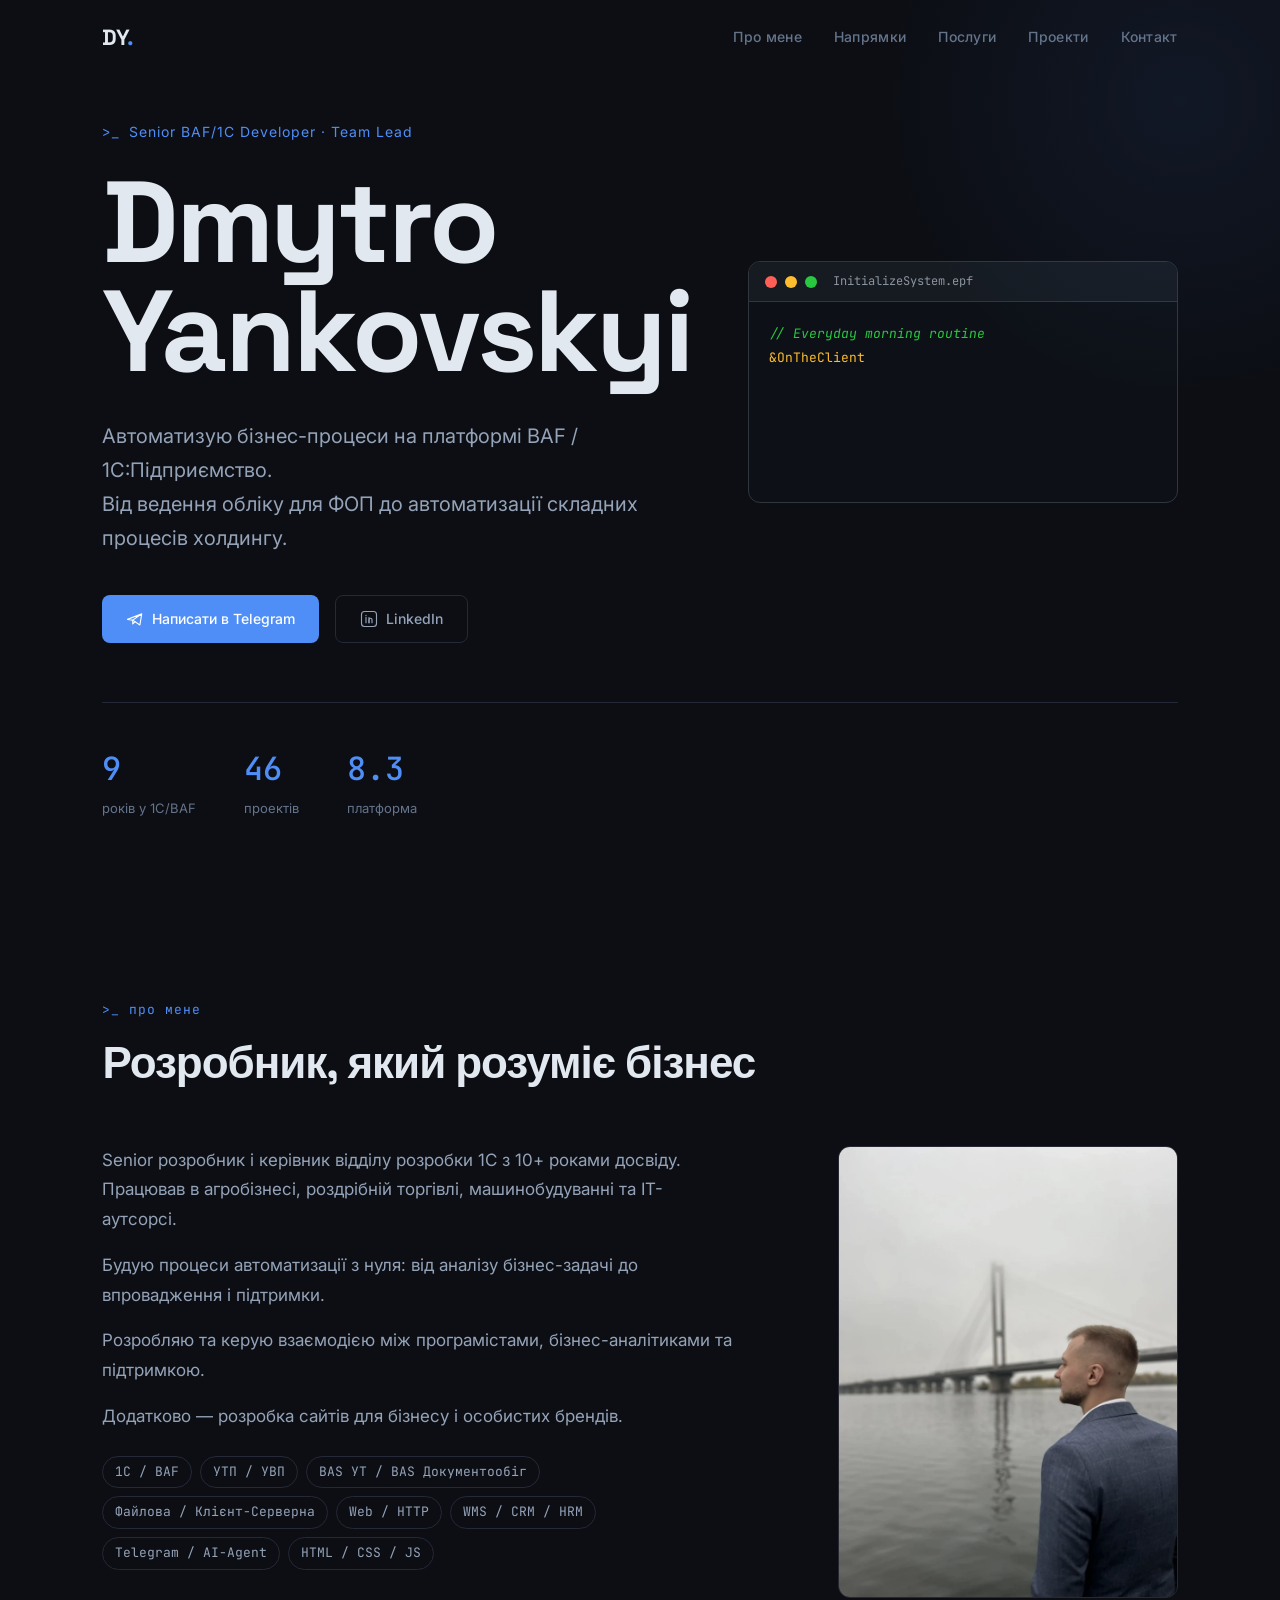
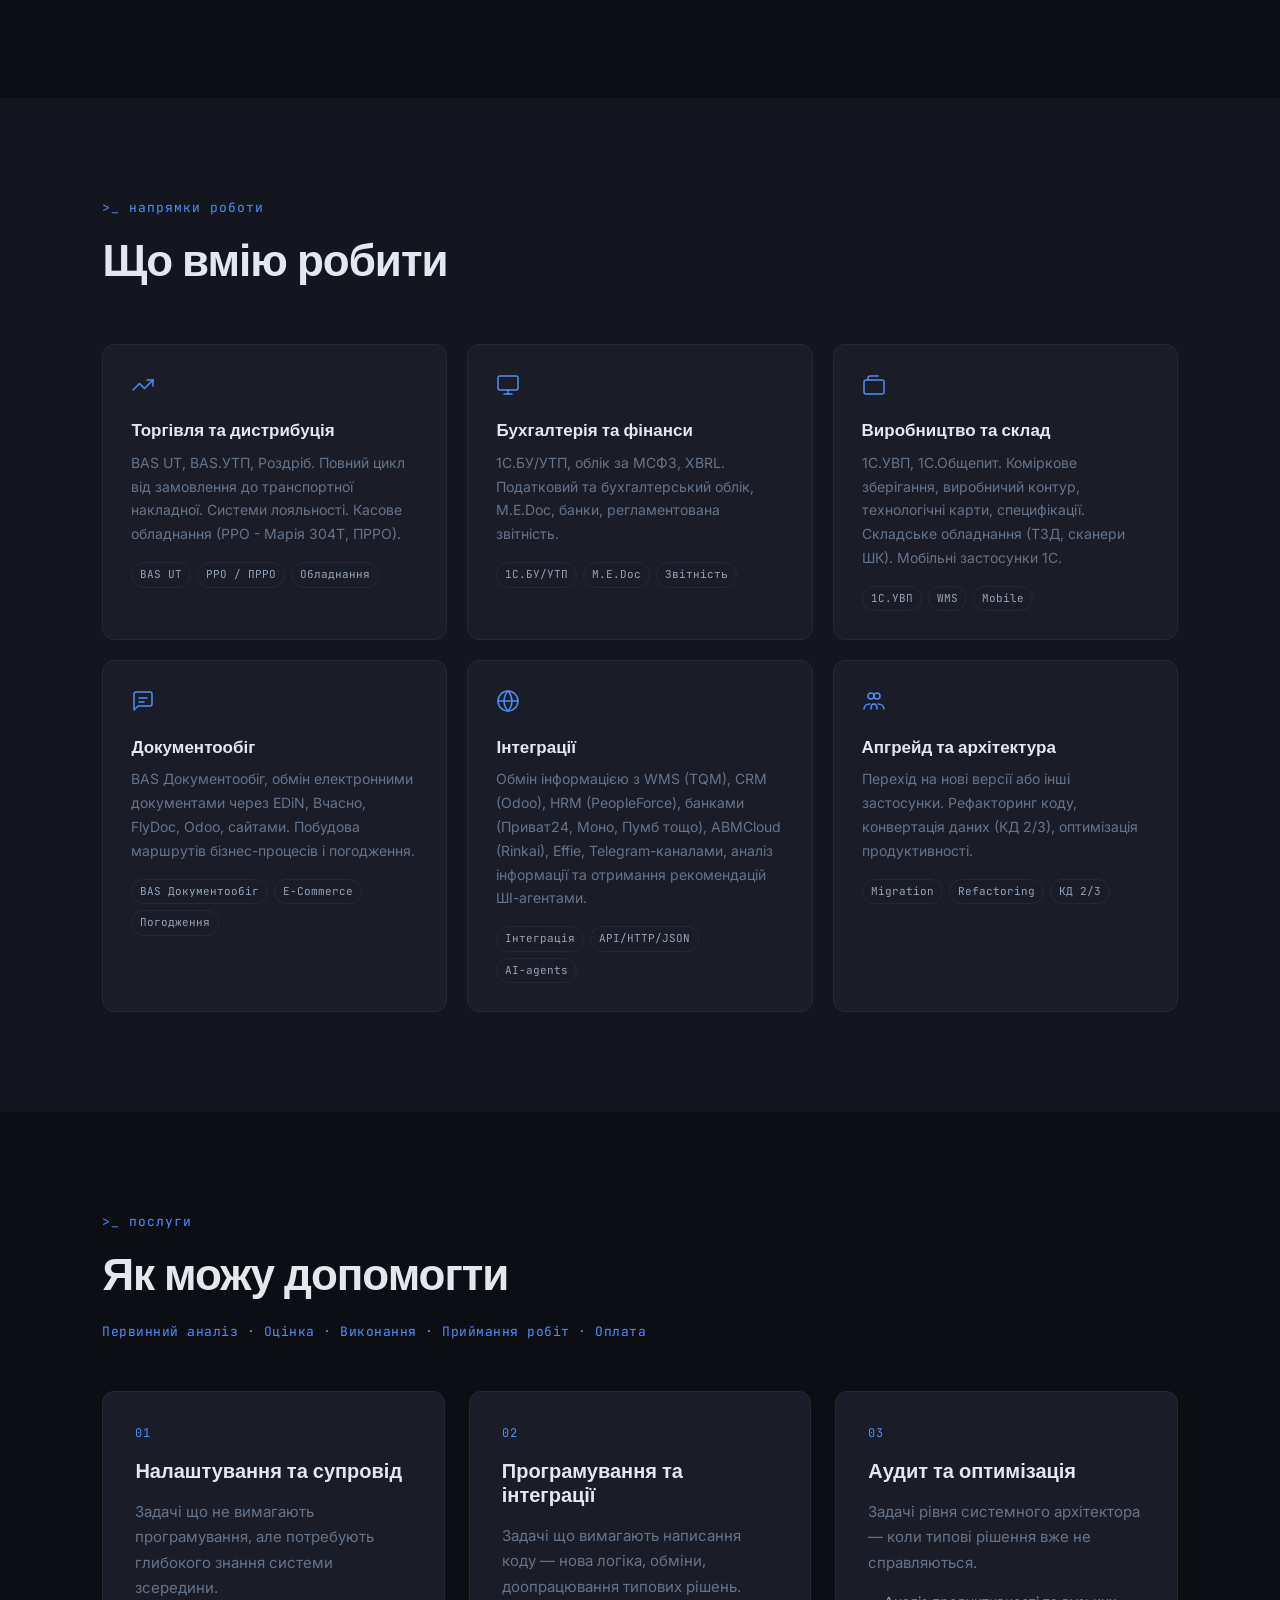
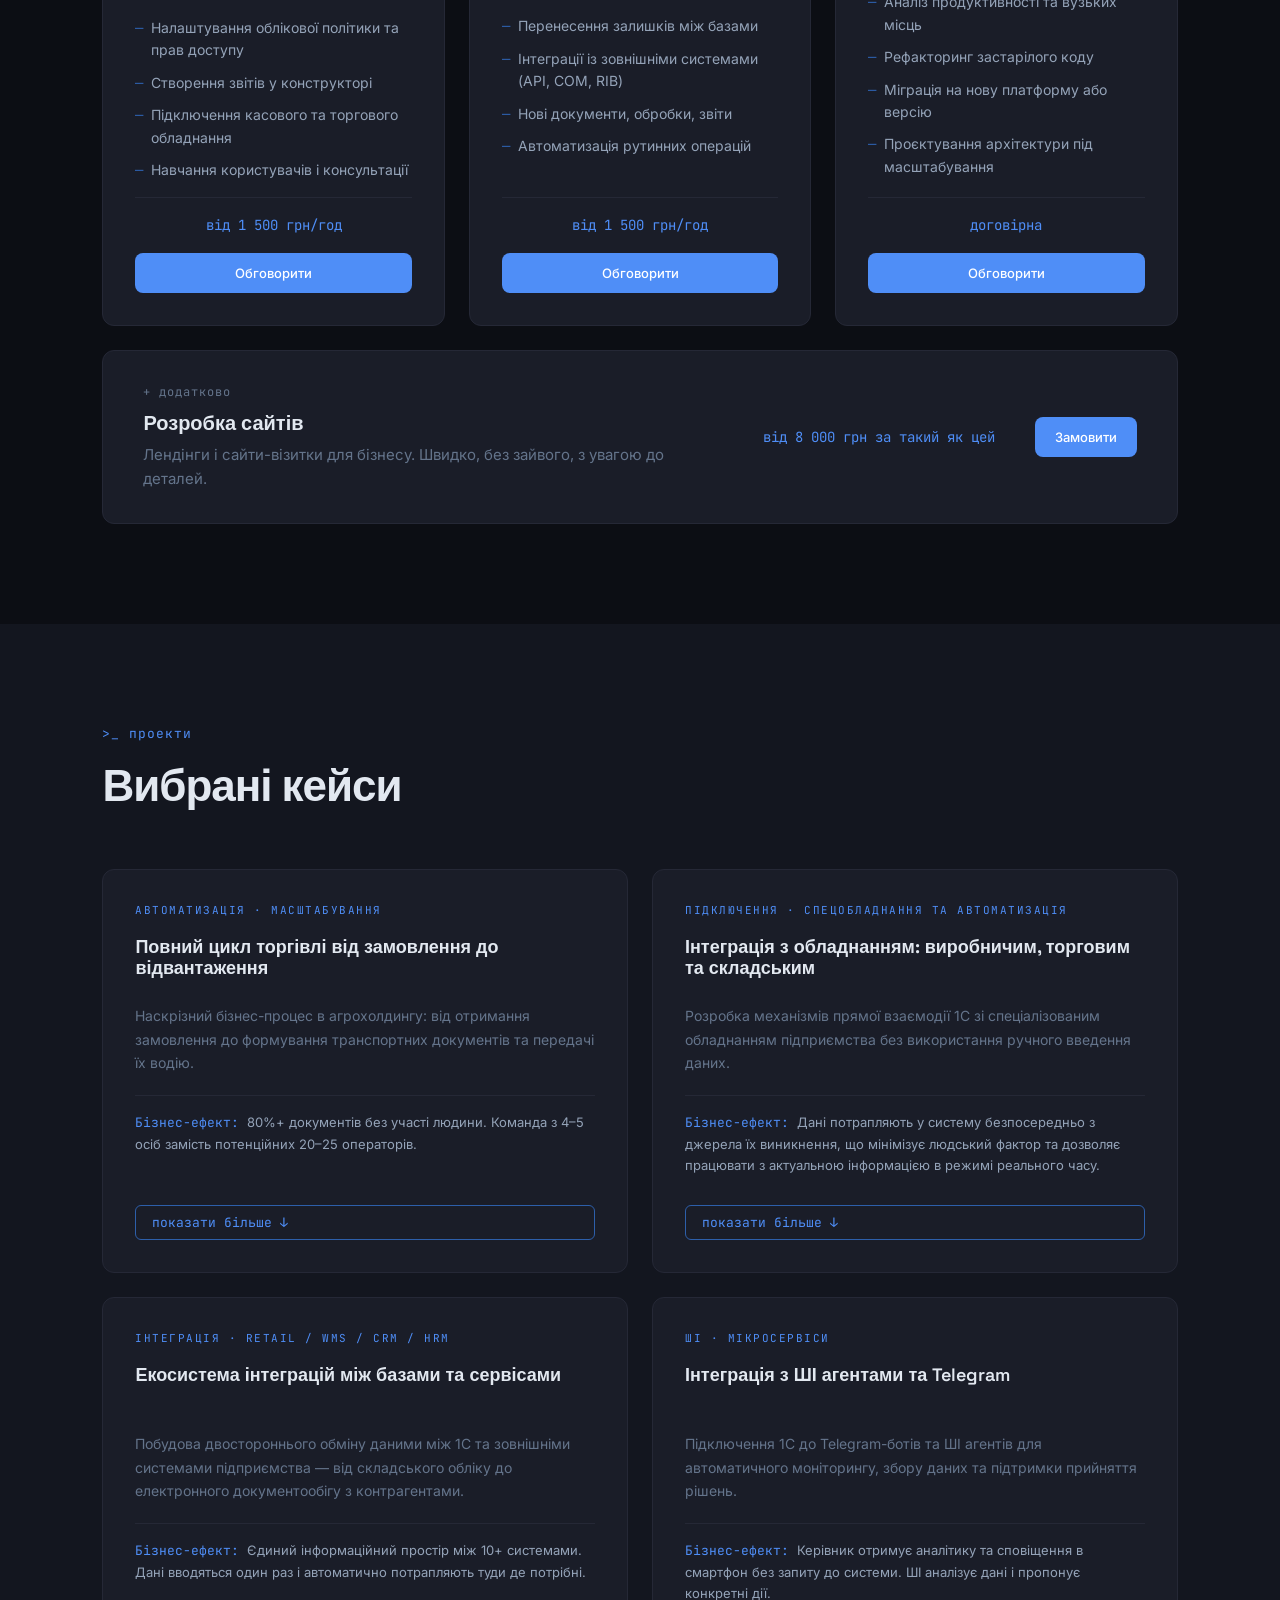
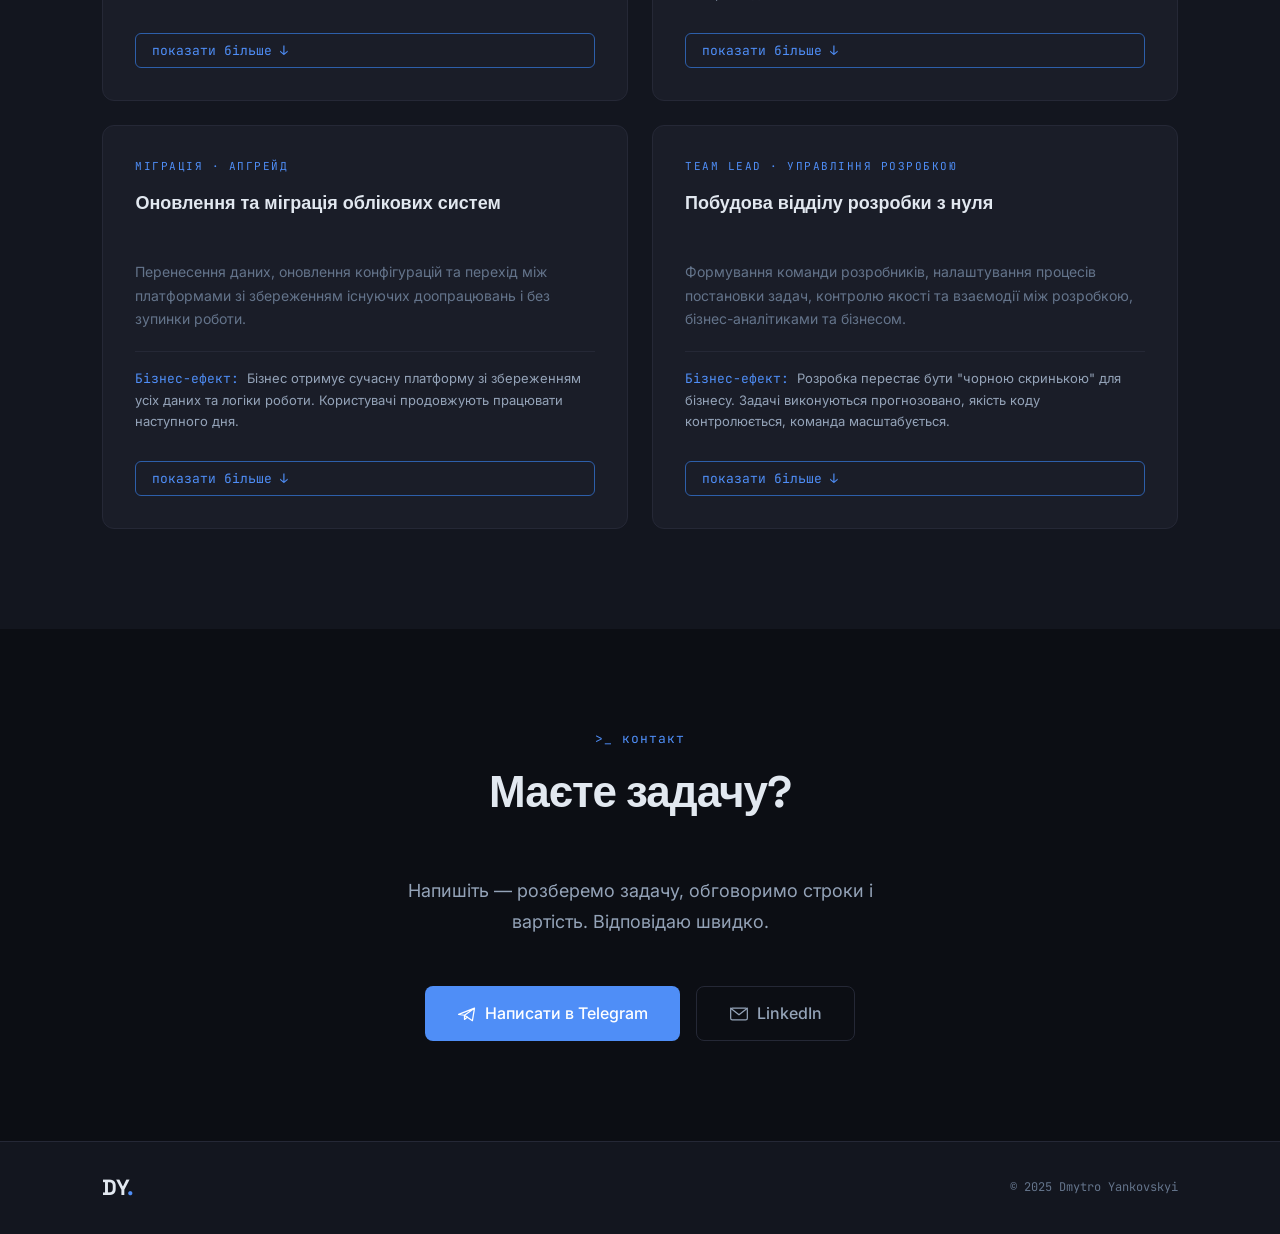
==== commit 57696053: "Add files via upload" ====
--- a/index.html
+++ b/index.html
@@ -62,7 +62,7 @@
 			<svg width="18" height="18" viewBox="0 0 24 24" fill="none" stroke="currentColor" stroke-width="1.5" stroke-linecap="round" stroke-linejoin="round"><path d="M21 5L2 12.5l7 1M21 5l-2.5 15L9 13.5M21 5L9 13.5m0 0v5l3.5-3"/></svg>
 			Написати в Telegram
 		  </a>
-		  <a href="https://www.https://www.linkedin.com/in/dvyankovskiy/" class="btn-outline" target="_blank" rel="noopener" aria-label="LinkedIn">
+		  <a href="https://www.linkedin.com/in/dvyankovskiy/" class="btn-outline" target="_blank" rel="noopener" aria-label="LinkedIn">
 			<svg width="18" height="18" viewBox="0 0 24 24" fill="none" stroke="currentColor" stroke-width="1.5" stroke-linecap="round" stroke-linejoin="round"><rect x="2" y="2" width="20" height="20" rx="4"/><line x1="8" y1="10" x2="8" y2="17"/><line x1="8" y1="7" x2="8" y2="7.5"/><path d="M12 17v-4a2 2 0 0 1 4 0v4"/><line x1="12" y1="10" x2="12" y2="17"/></svg>
 			LinkedIn
 		  </a>
@@ -223,7 +223,7 @@
           <li>Підключення касового та торгового обладнання</li>
           <li>Навчання користувачів і консультації</li>
         </ul>
-        <div class="service-price mono">від 1 000 грн/год</div>
+        <div class="service-price mono">від 1 500 грн/год</div>
 		<a href="https://t.me/dmitorg" class="btn-service" target="_blank" rel="noopener">Обговорити</a>
       </div>
 
@@ -251,7 +251,7 @@
           <li>Міграція на нову платформу або версію</li>
           <li>Проєктування архітектури під масштабування</li>
         </ul>
-        <div class="service-price mono">від 2 000 грн/год</div>
+        <div class="service-price mono">договірна</div>
 		<a href="https://t.me/dmitorg" class="btn-service" target="_blank" rel="noopener">Обговорити</a>
       </div>
 
@@ -527,7 +527,7 @@
         <svg width="20" height="20" viewBox="0 0 24 24" fill="none" stroke="currentColor" stroke-width="1.5" stroke-linecap="round" stroke-linejoin="round"><path d="M21 5L2 12.5l7 1M21 5l-2.5 15L9 13.5M21 5L9 13.5m0 0v5l3.5-3"/></svg>
         Написати в Telegram
       </a>
-      <a href="https://www.https://www.linkedin.com/in/dvyankovskiy/" class="btn-outline large" aria-label="LinkedIn">
+      <a href="https://www.linkedin.com/in/dvyankovskiy/" class="btn-outline large" aria-label="LinkedIn">
         <svg width="20" height="20" viewBox="0 0 24 24" fill="none" stroke="currentColor" stroke-width="1.5" stroke-linecap="round" stroke-linejoin="round"><rect x="2" y="5" width="20" height="14" rx="2"/><polyline points="2,5 12,13 22,5"/></svg>
         LinkedIn
       </a>
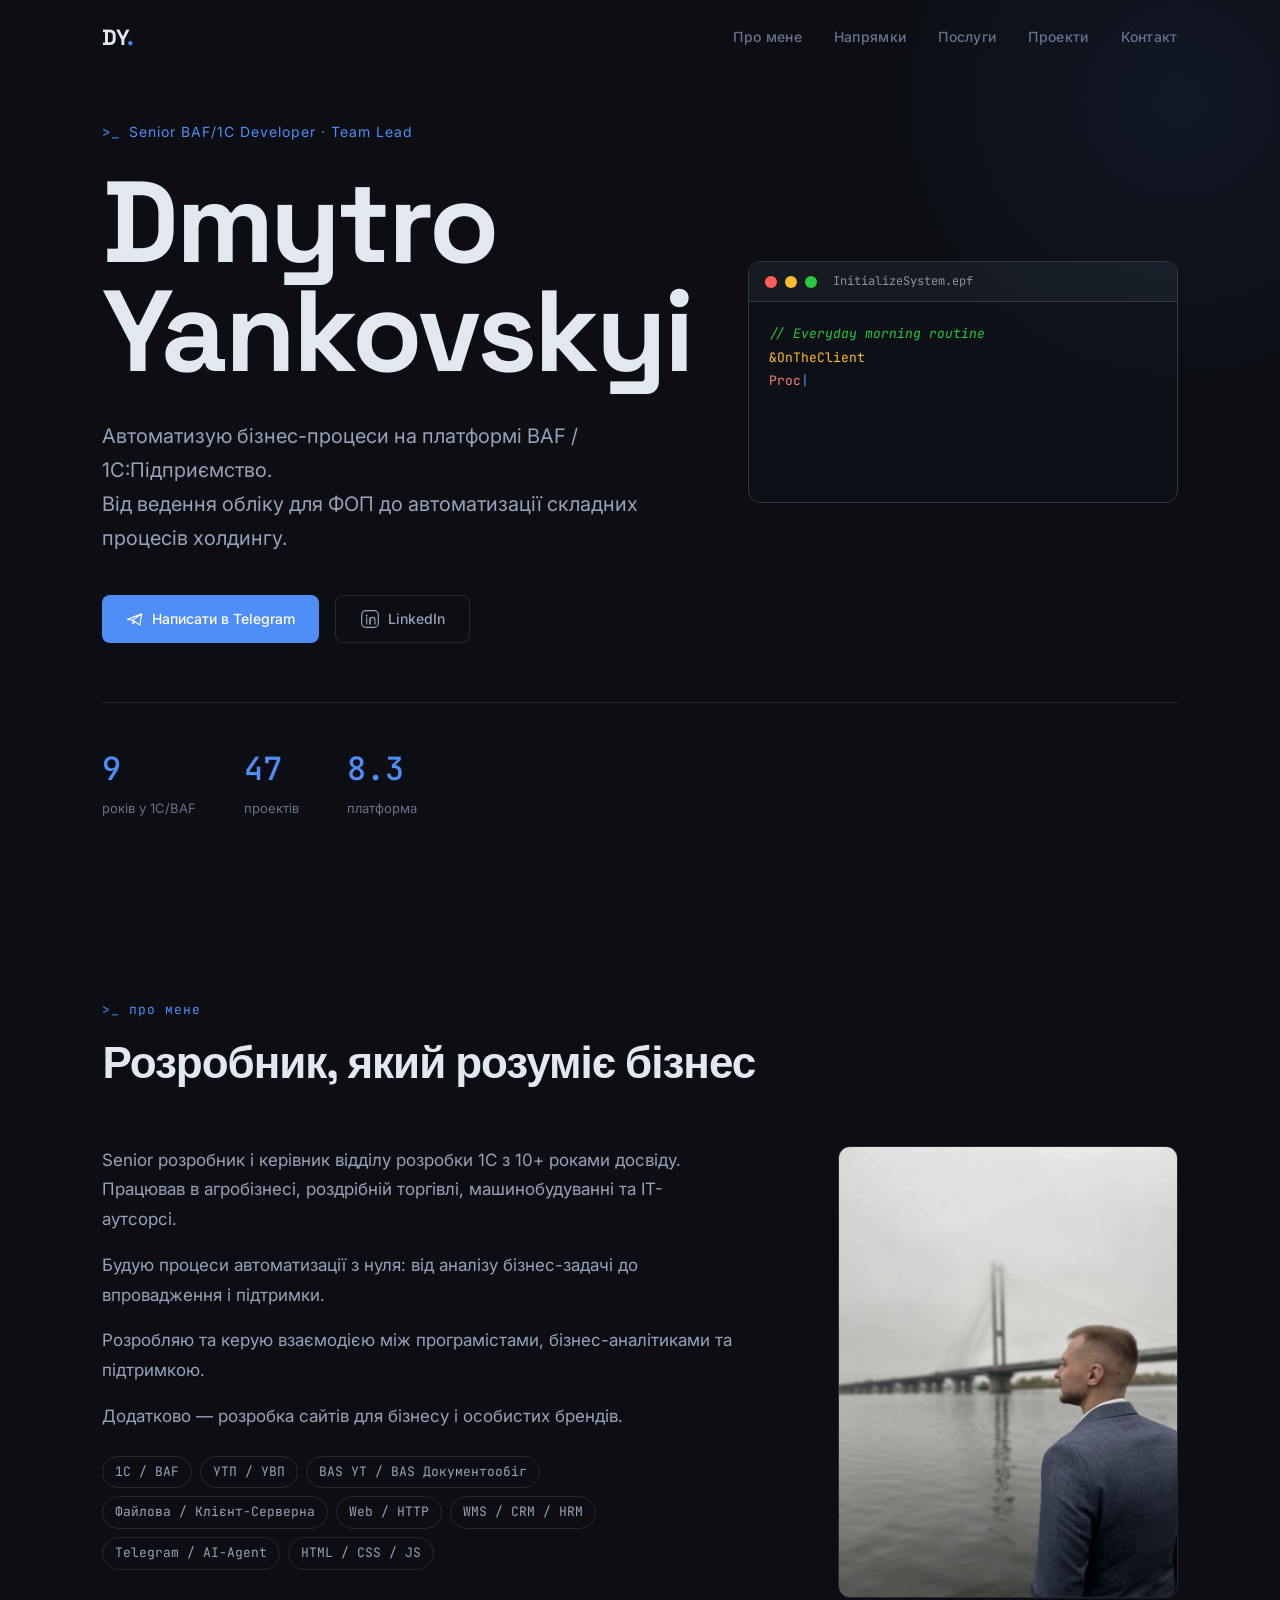
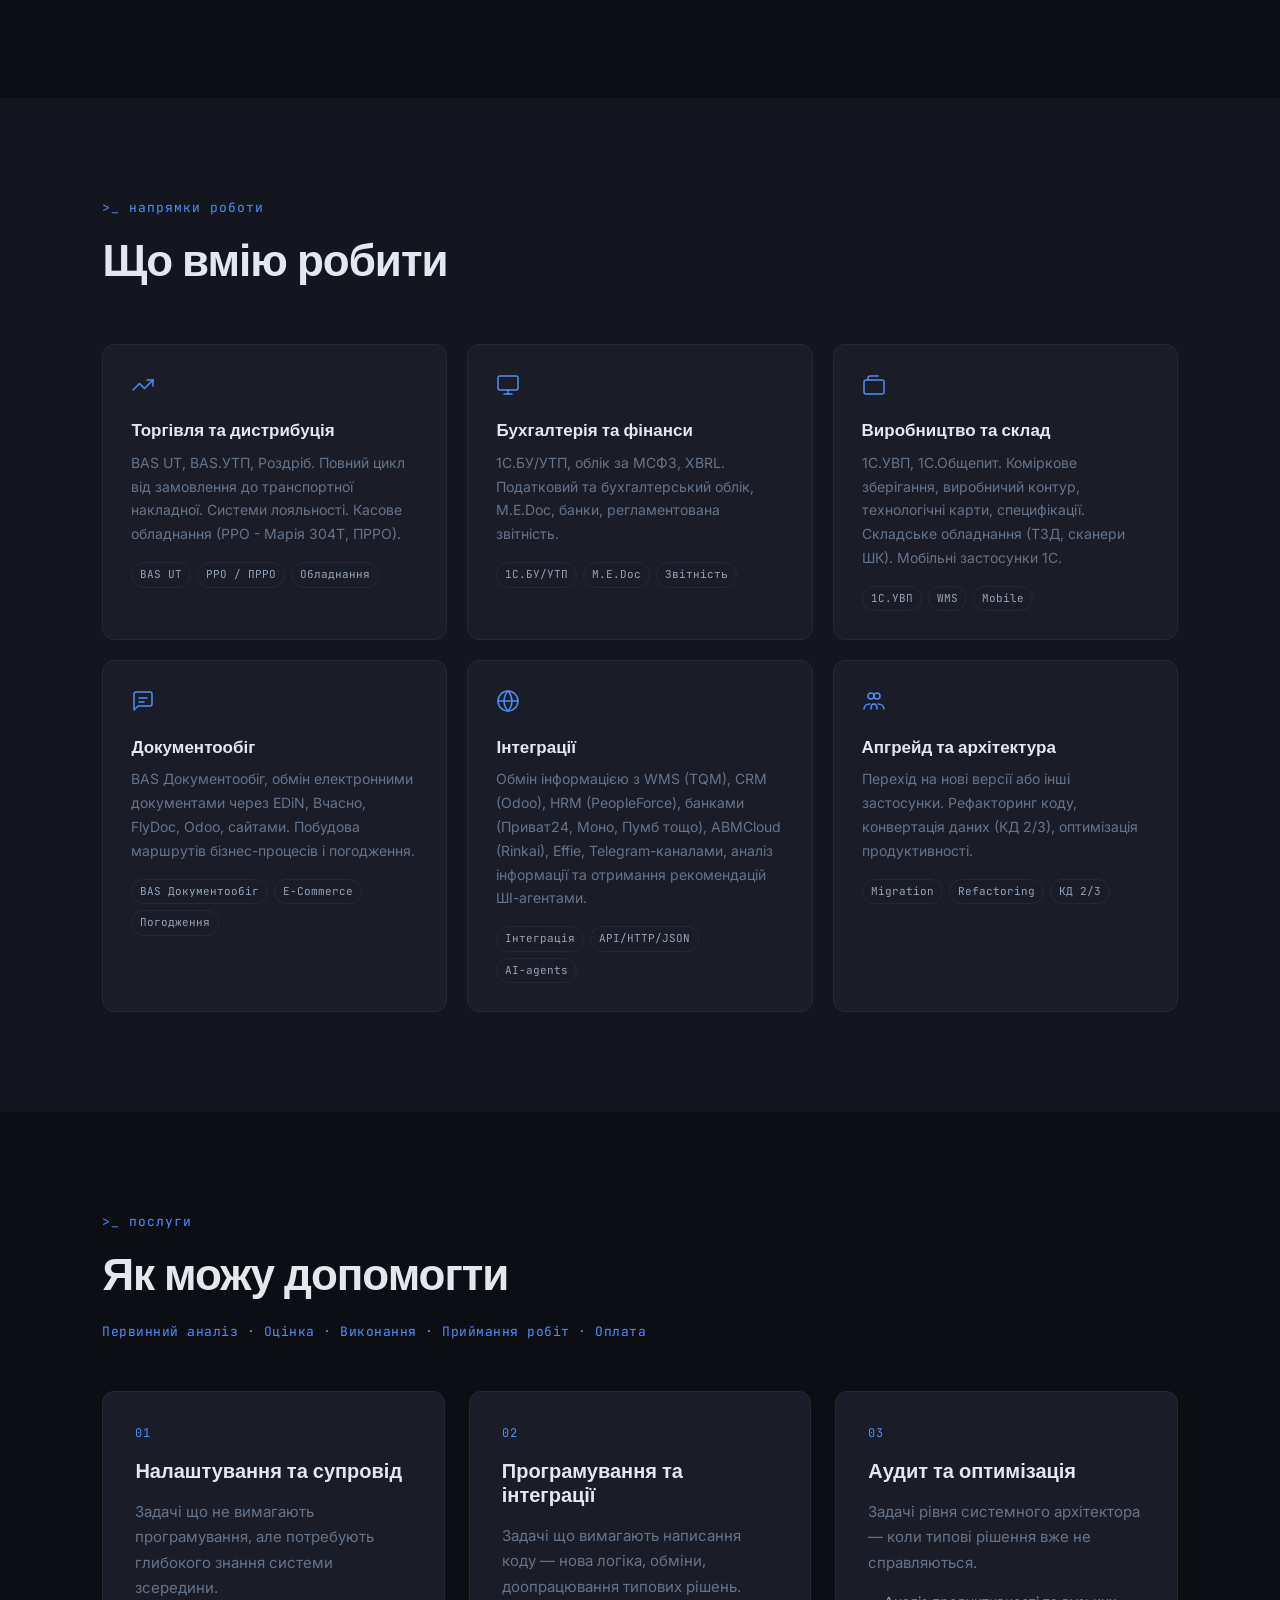
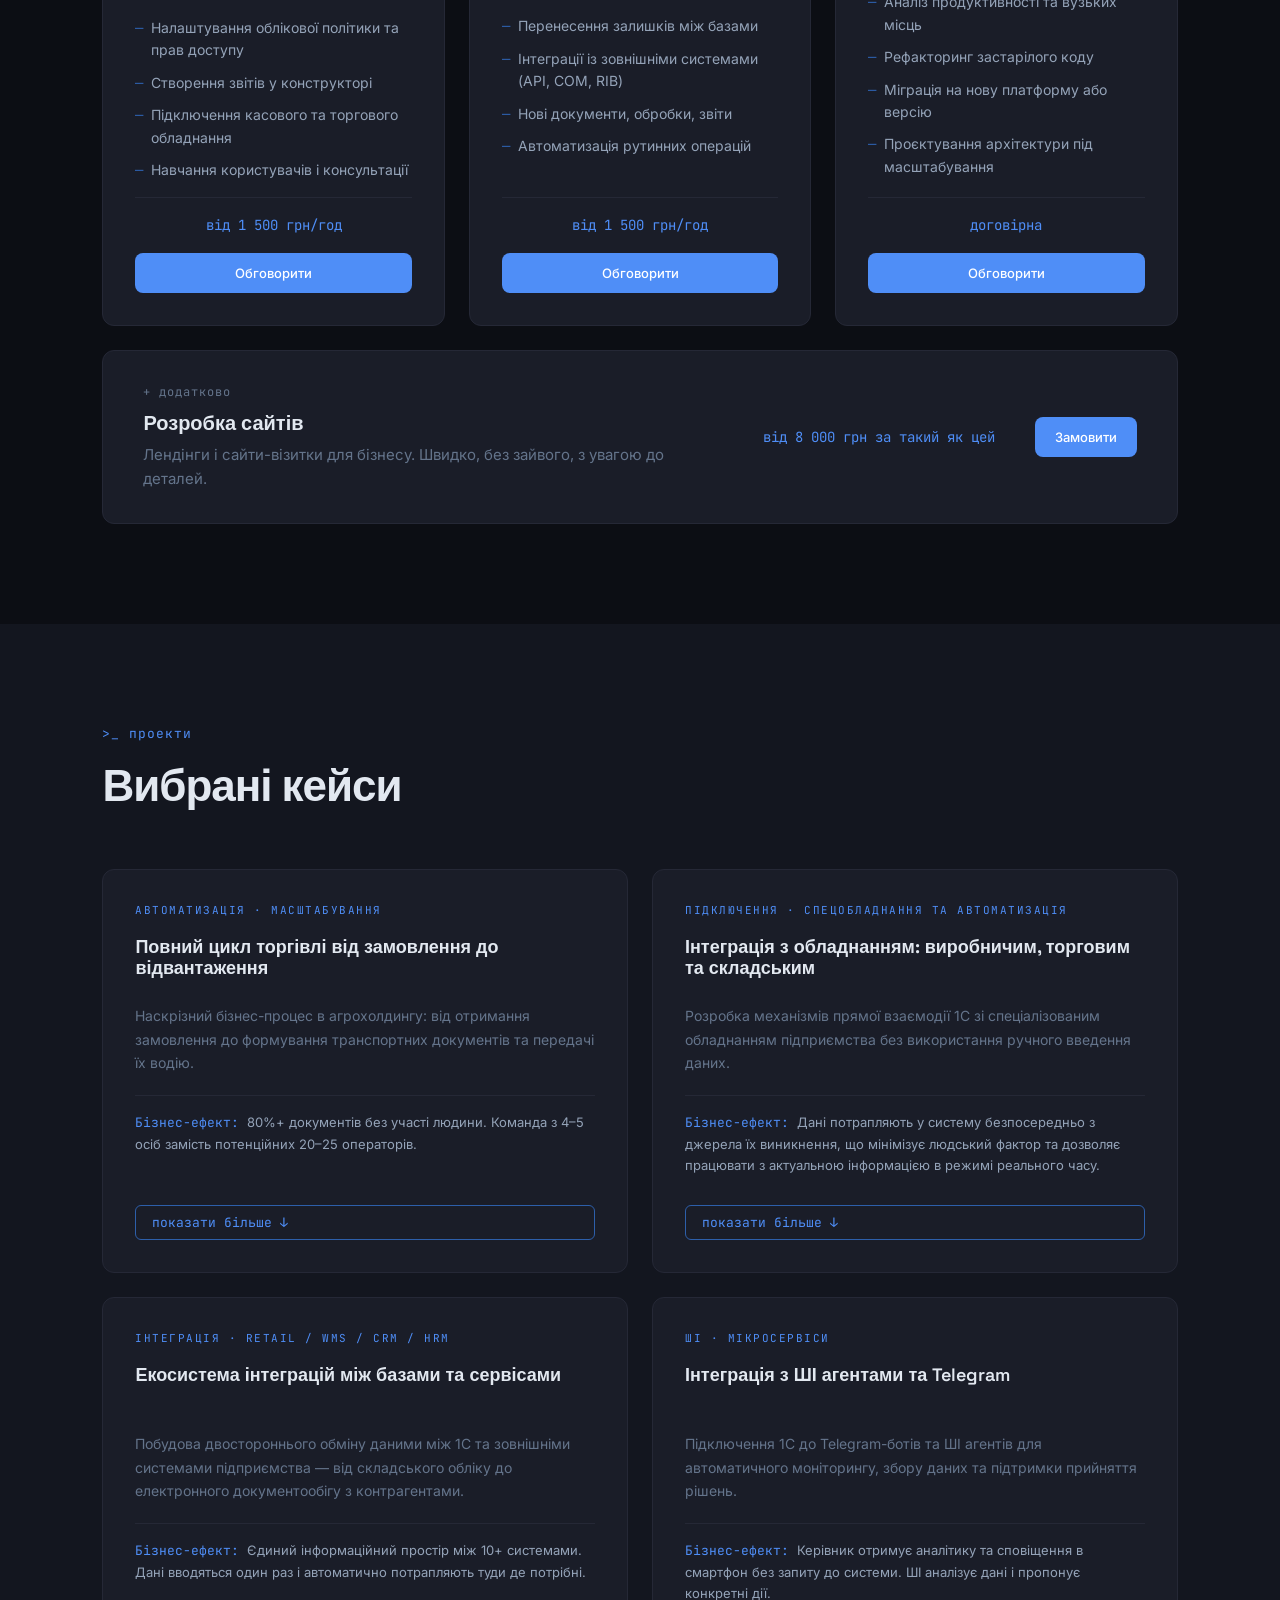
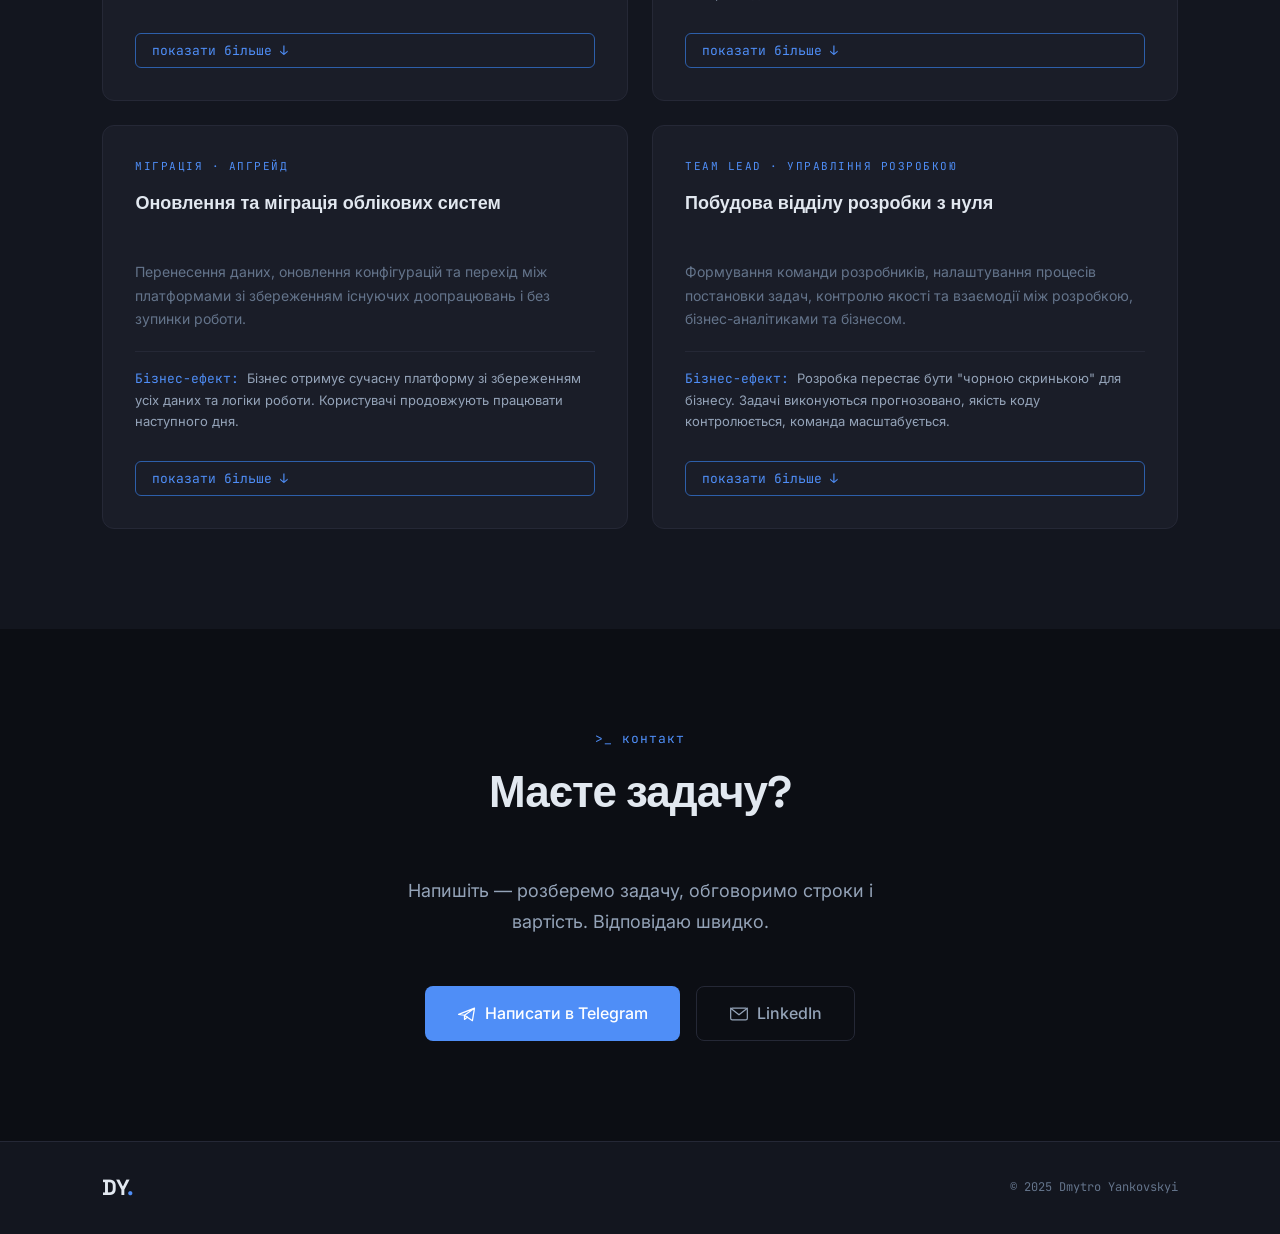
==== commit 391da2f4: "Add files via upload" ====
--- a/index.html
+++ b/index.html
@@ -63,7 +63,13 @@
 			Написати в Telegram
 		  </a>
 		  <a href="https://www.linkedin.com/in/dvyankovskiy/" class="btn-outline" target="_blank" rel="noopener" aria-label="LinkedIn">
-			<svg width="18" height="18" viewBox="0 0 24 24" fill="none" stroke="currentColor" stroke-width="1.5" stroke-linecap="round" stroke-linejoin="round"><rect x="2" y="2" width="20" height="20" rx="4"/><line x1="8" y1="10" x2="8" y2="17"/><line x1="8" y1="7" x2="8" y2="7.5"/><path d="M12 17v-4a2 2 0 0 1 4 0v4"/><line x1="12" y1="10" x2="12" y2="17"/></svg>
+			<svg width="20" height="20" viewBox="0 0 24 24" fill="none" stroke="currentColor" stroke-width="1.4" stroke-linecap="round" stroke-linejoin="round">
+			  <rect x="2" y="2" width="20" height="20" rx="5"/>
+			  <circle cx="8" cy="8" r="1.2" fill="currentColor" stroke="none"/>
+			  <line x1="8" y1="11" x2="8" y2="18"/>
+			  <path d="M12 18v-5a3 3 0 0 1 6 0v5"/>
+			  <line x1="12" y1="11" x2="12" y2="18"/>
+			</svg>
 			LinkedIn
 		  </a>
 		</div>
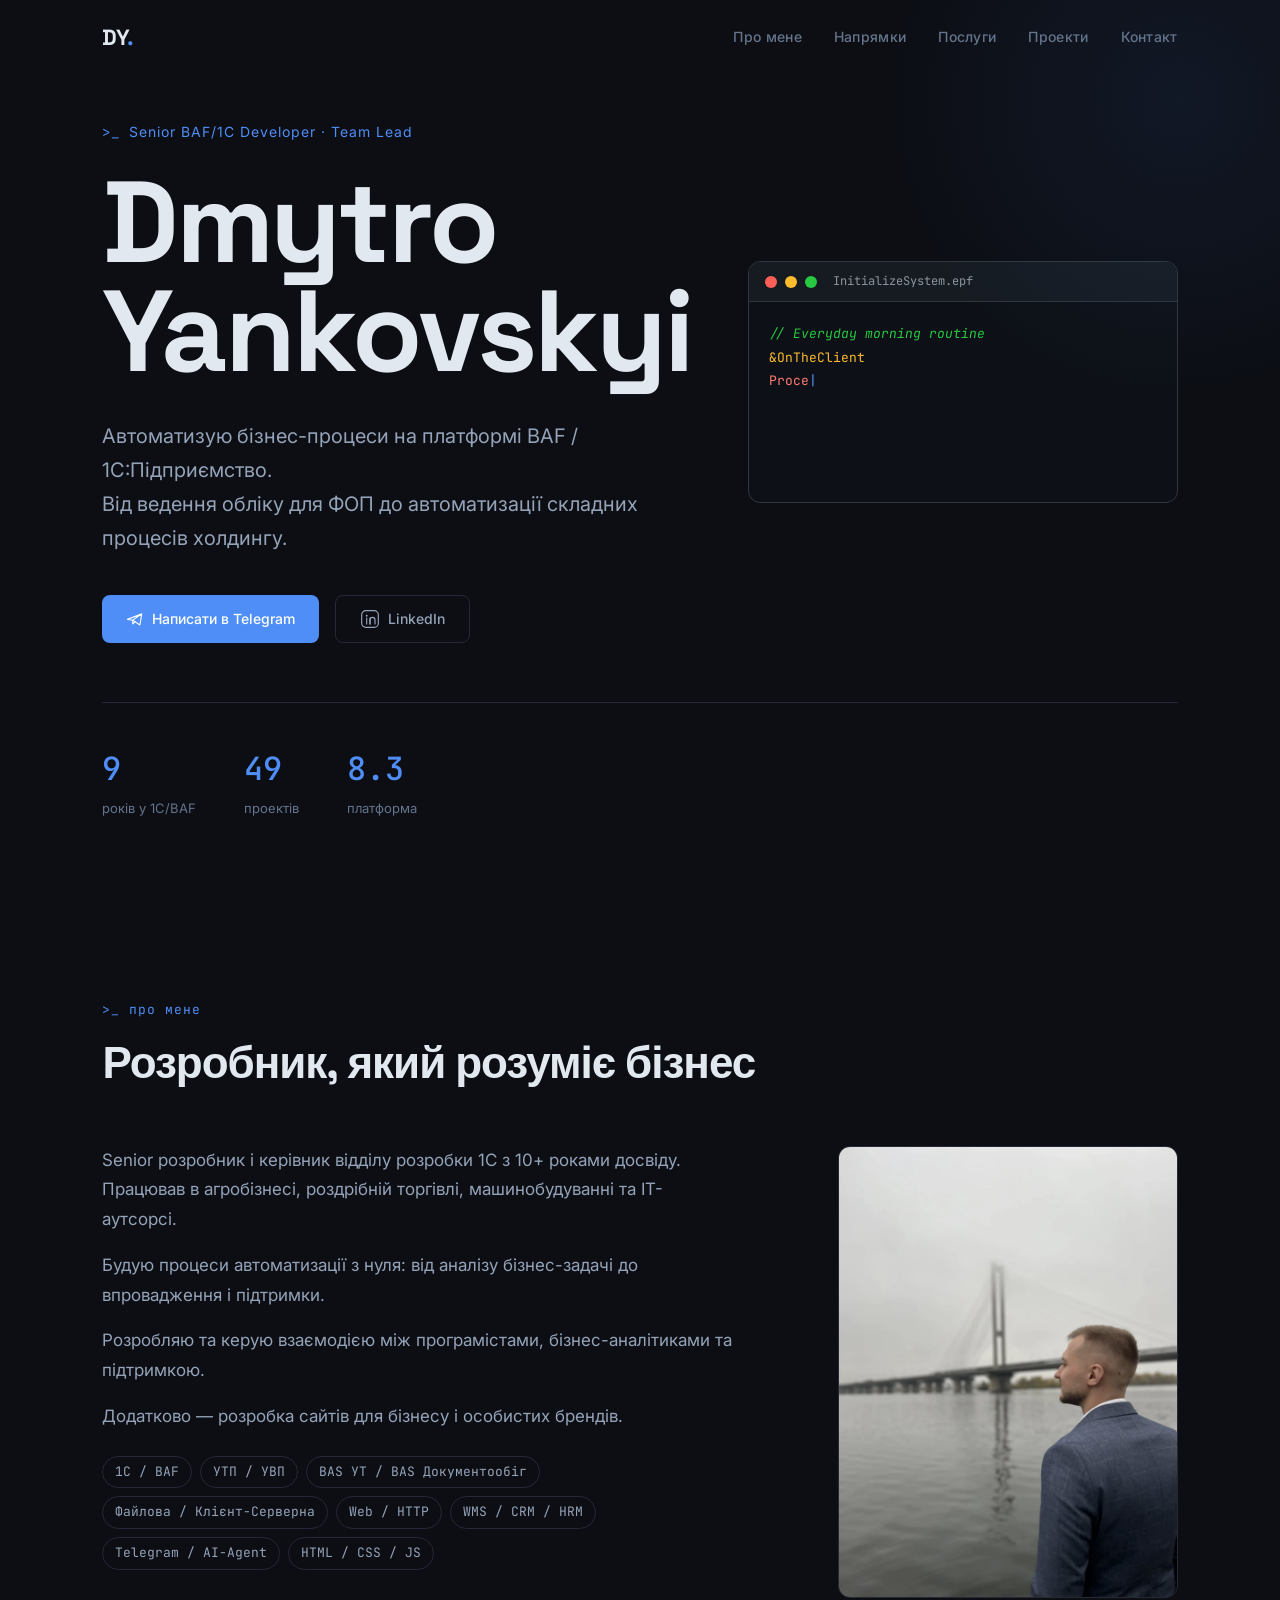
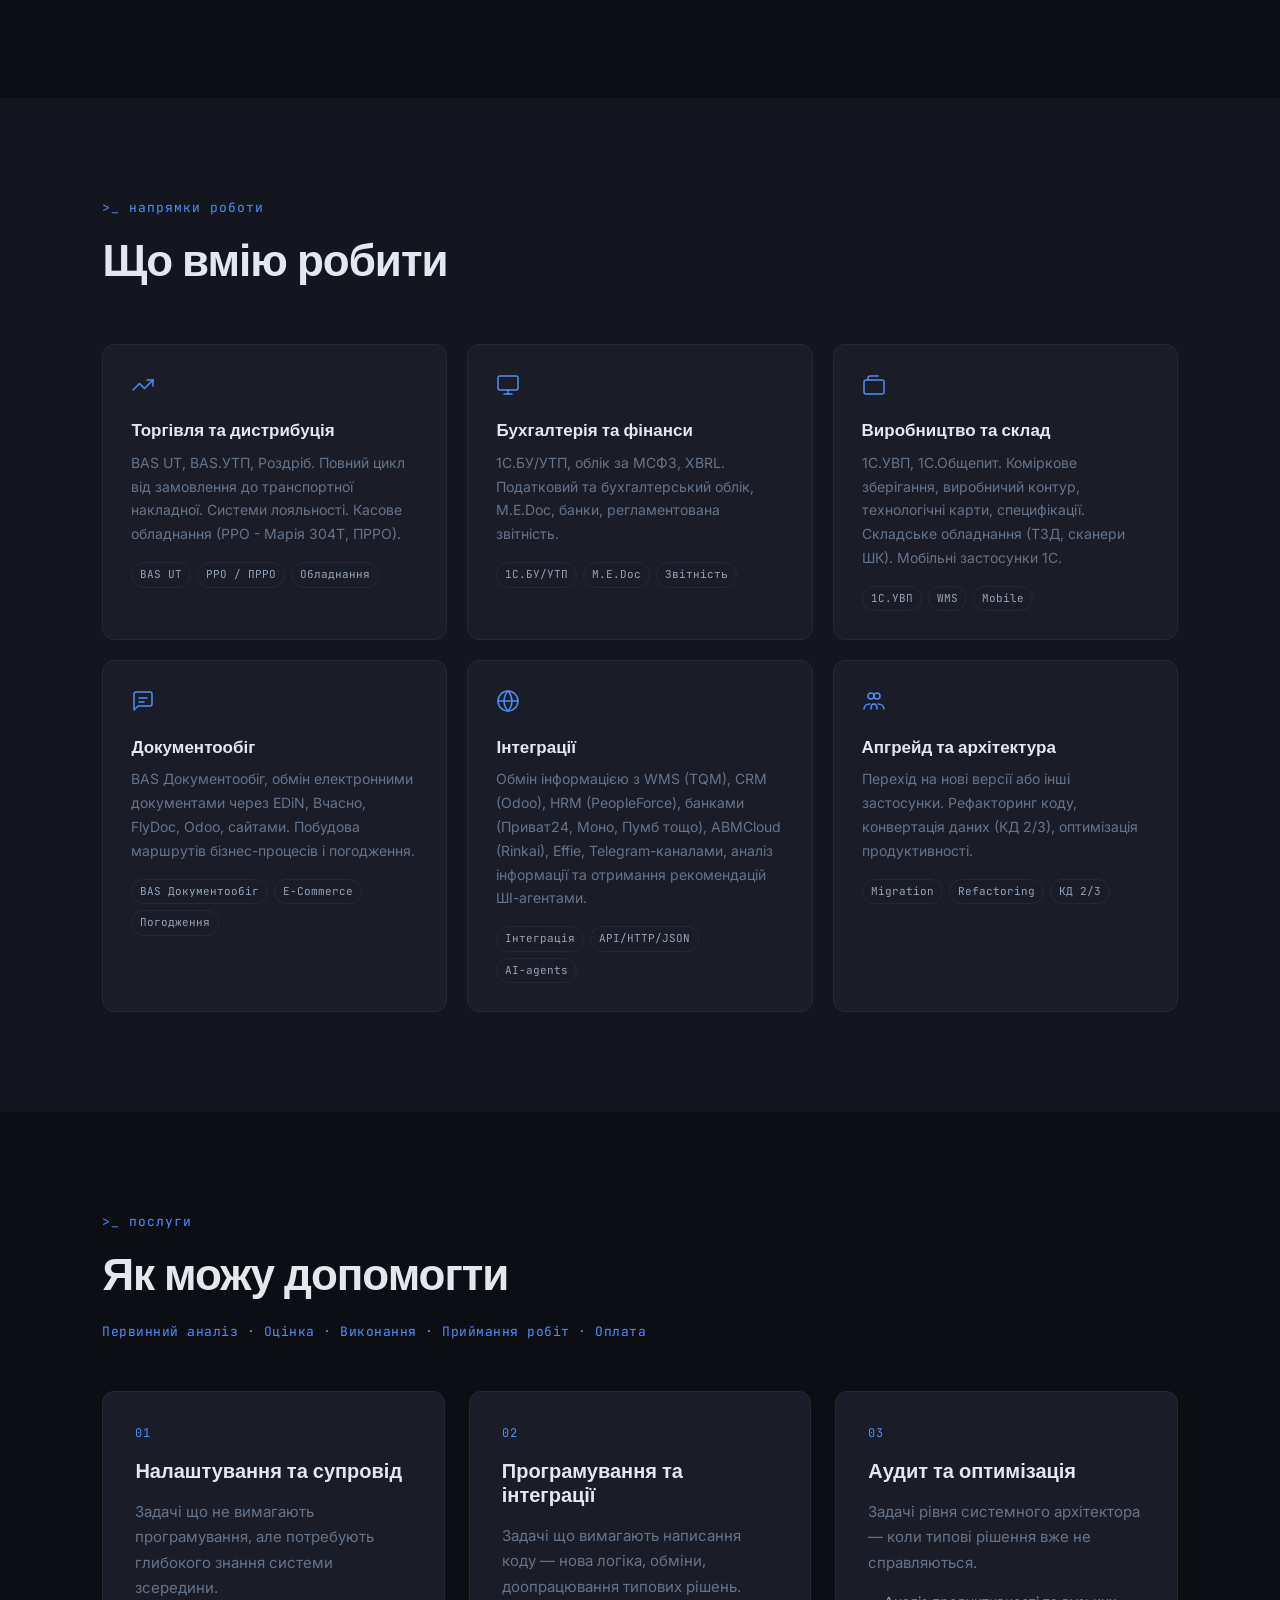
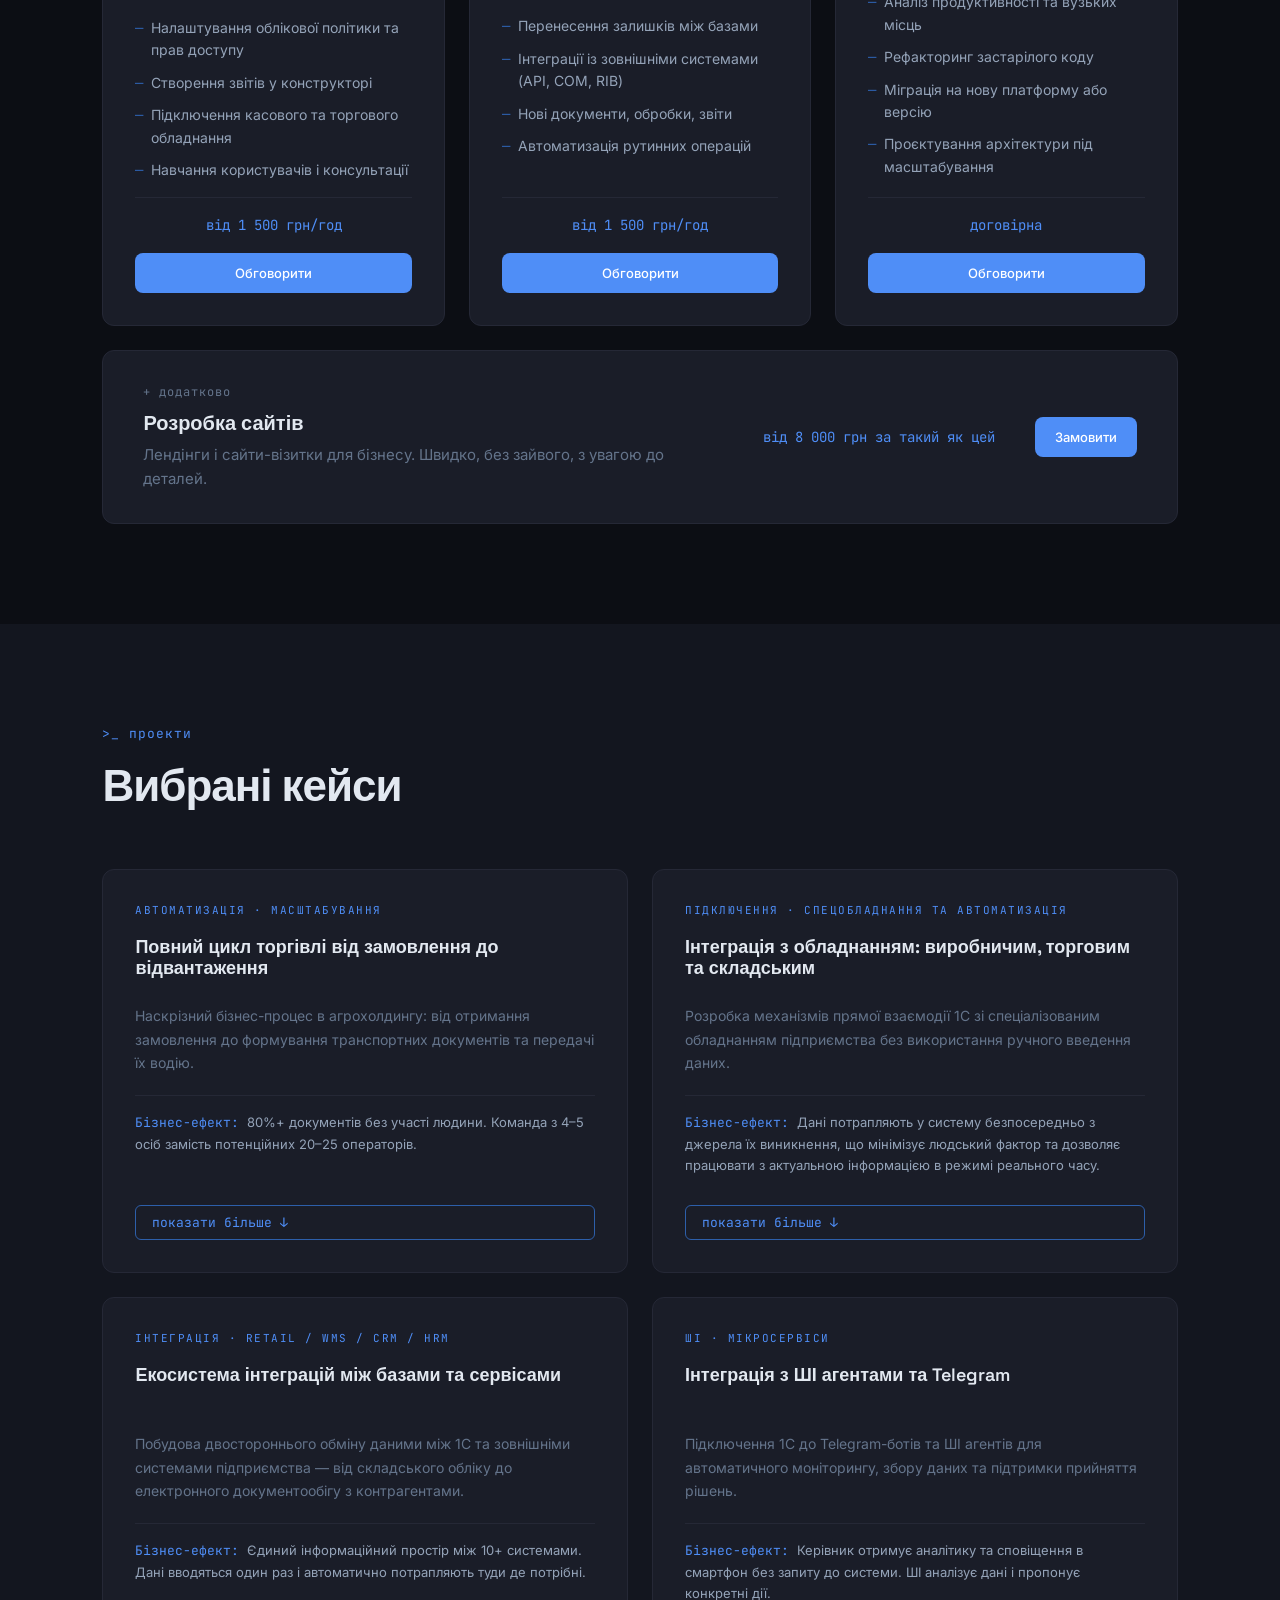
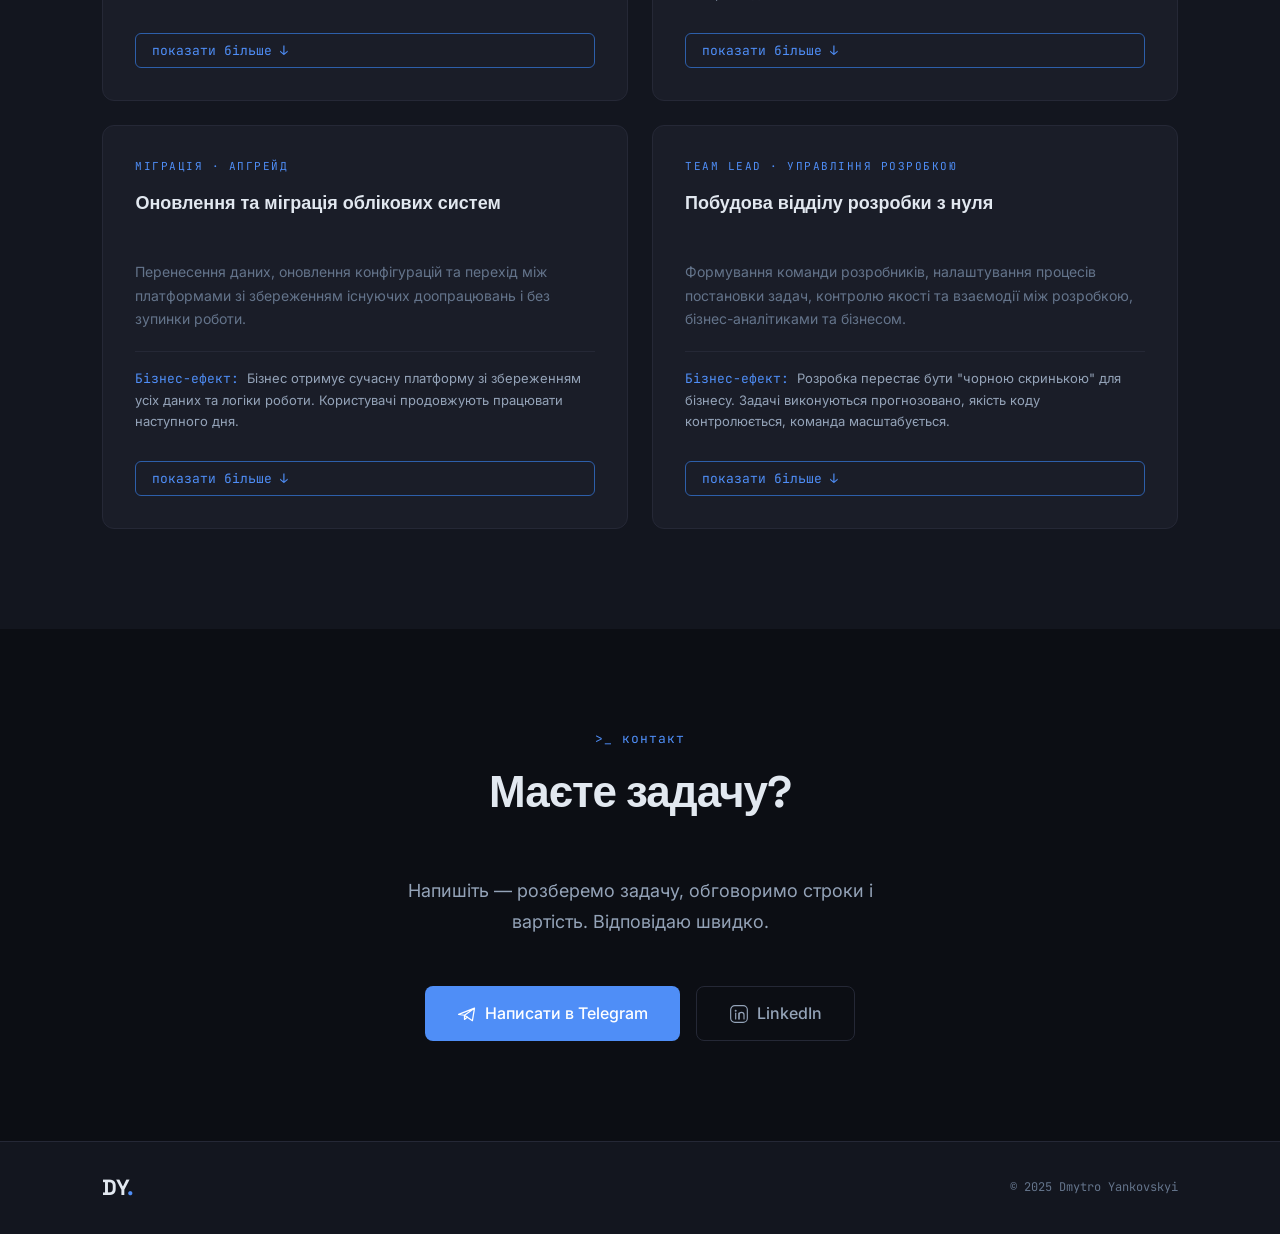
==== commit c3768778: "Add files via upload" ====
--- a/index.html
+++ b/index.html
@@ -534,8 +534,14 @@
         Написати в Telegram
       </a>
       <a href="https://www.linkedin.com/in/dvyankovskiy/" class="btn-outline large" aria-label="LinkedIn">
-        <svg width="20" height="20" viewBox="0 0 24 24" fill="none" stroke="currentColor" stroke-width="1.5" stroke-linecap="round" stroke-linejoin="round"><rect x="2" y="5" width="20" height="14" rx="2"/><polyline points="2,5 12,13 22,5"/></svg>
-        LinkedIn
+        <svg width="20" height="20" viewBox="0 0 24 24" fill="none" stroke="currentColor" stroke-width="1.4" stroke-linecap="round" stroke-linejoin="round">
+		  <rect x="2" y="2" width="20" height="20" rx="5"/>
+		  <circle cx="8" cy="8" r="1.2" fill="currentColor" stroke="none"/>
+		  <line x1="8" y1="11" x2="8" y2="18"/>
+		  <path d="M12 18v-5a3 3 0 0 1 6 0v5"/>
+		  <line x1="12" y1="11" x2="12" y2="18"/>
+		</svg>
+		LinkedIn
       </a>
     </div>
   </div>
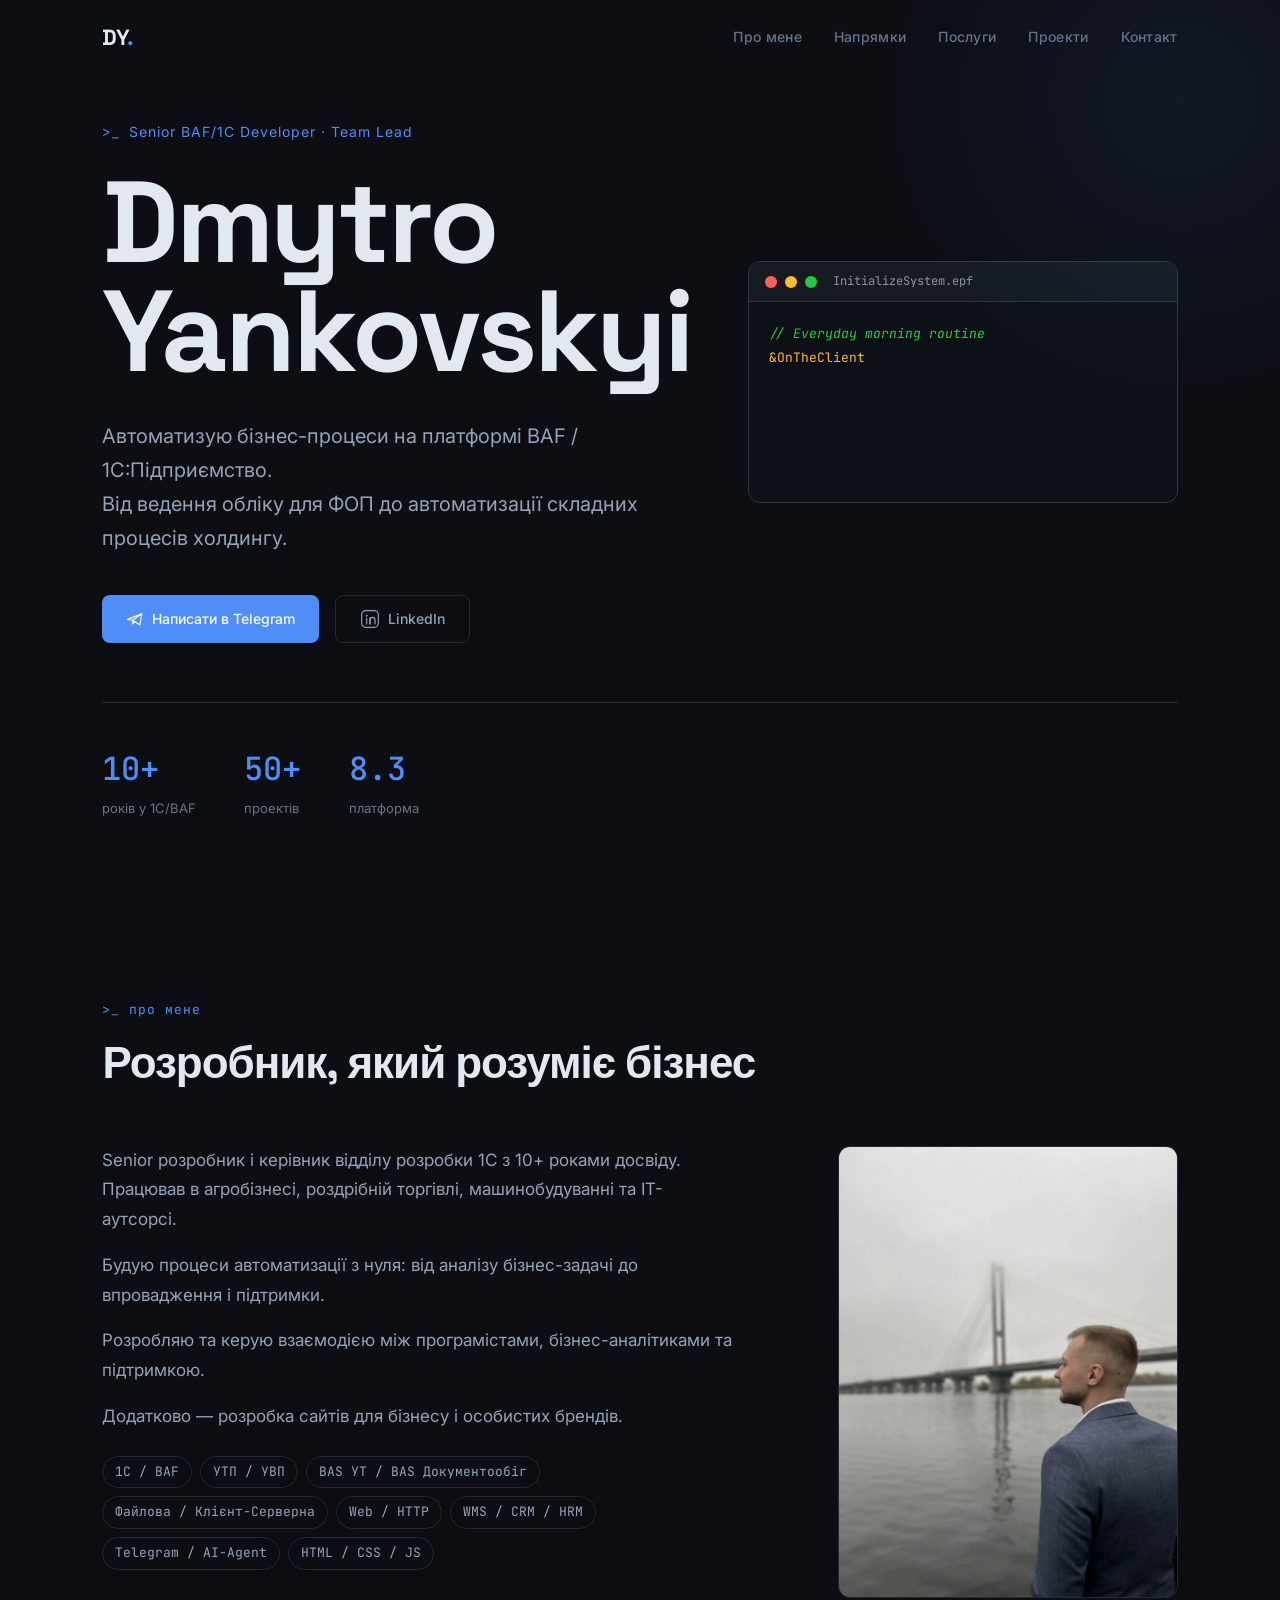
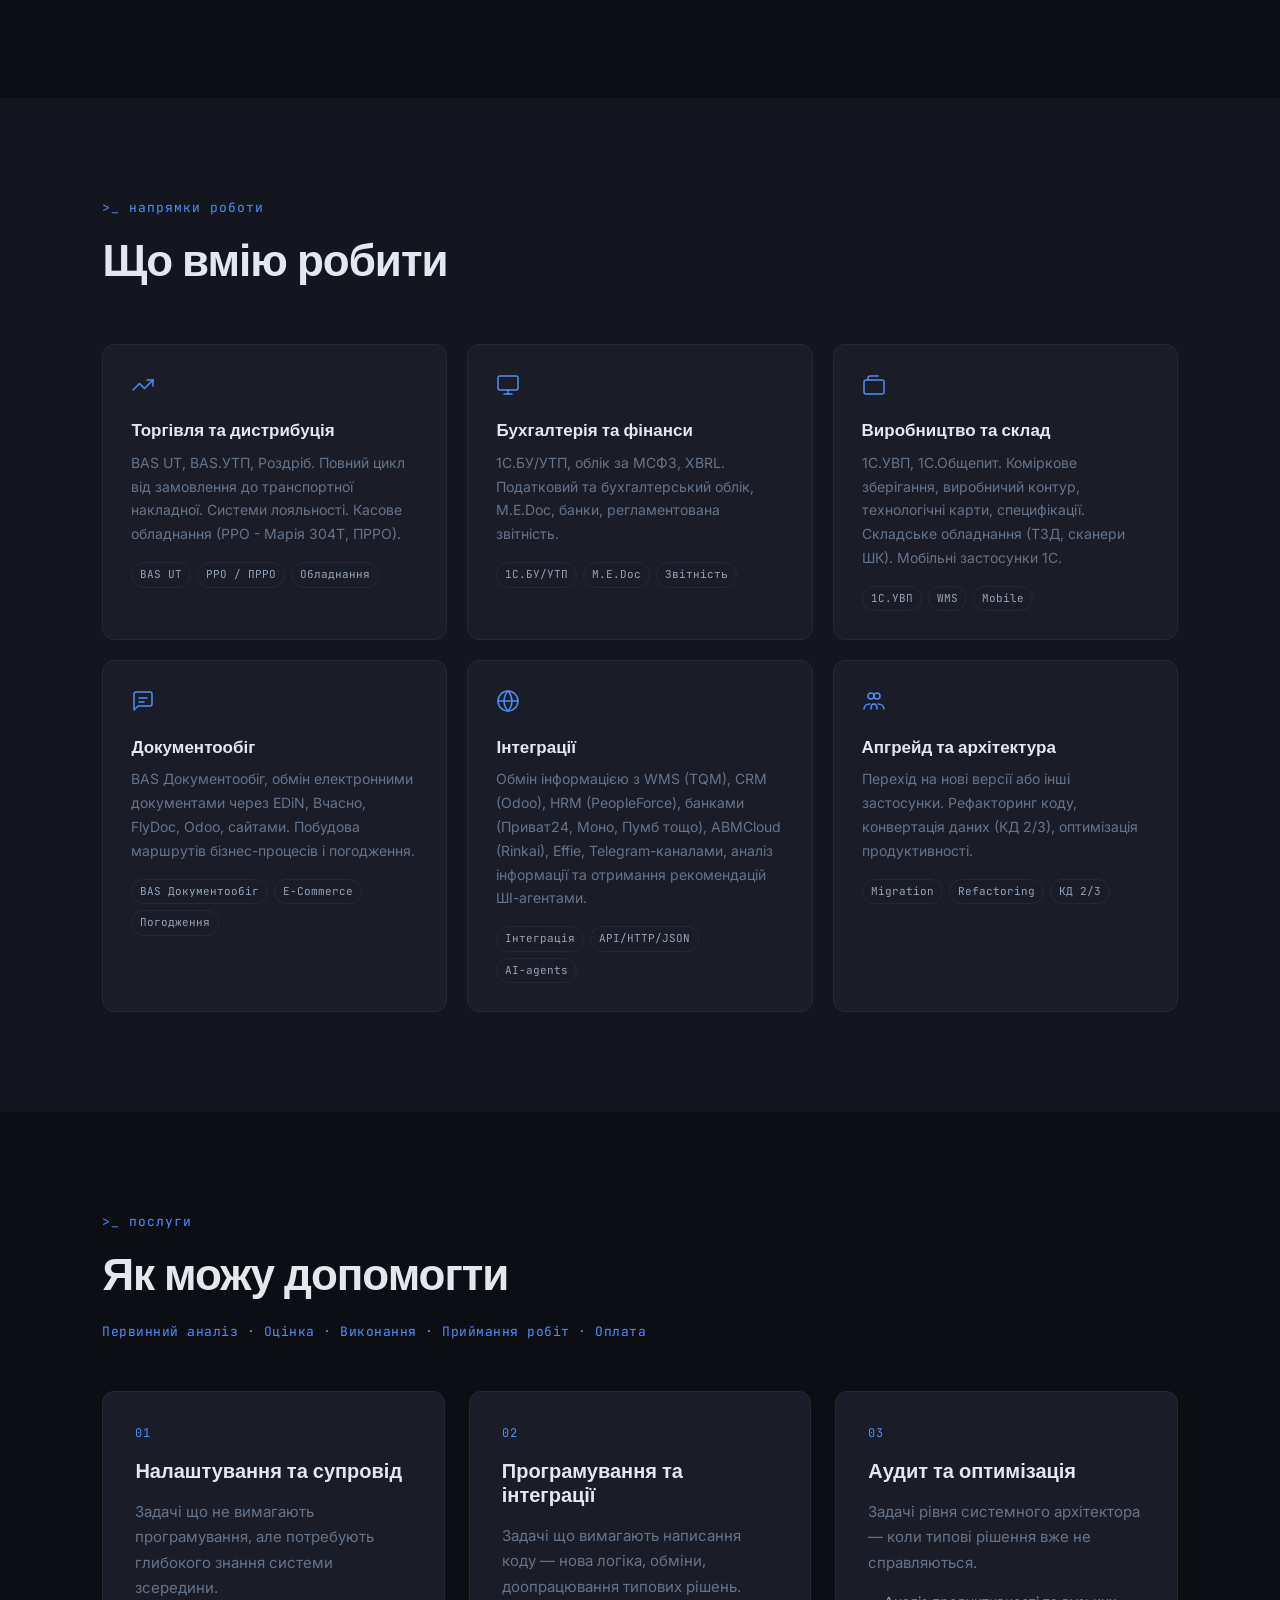
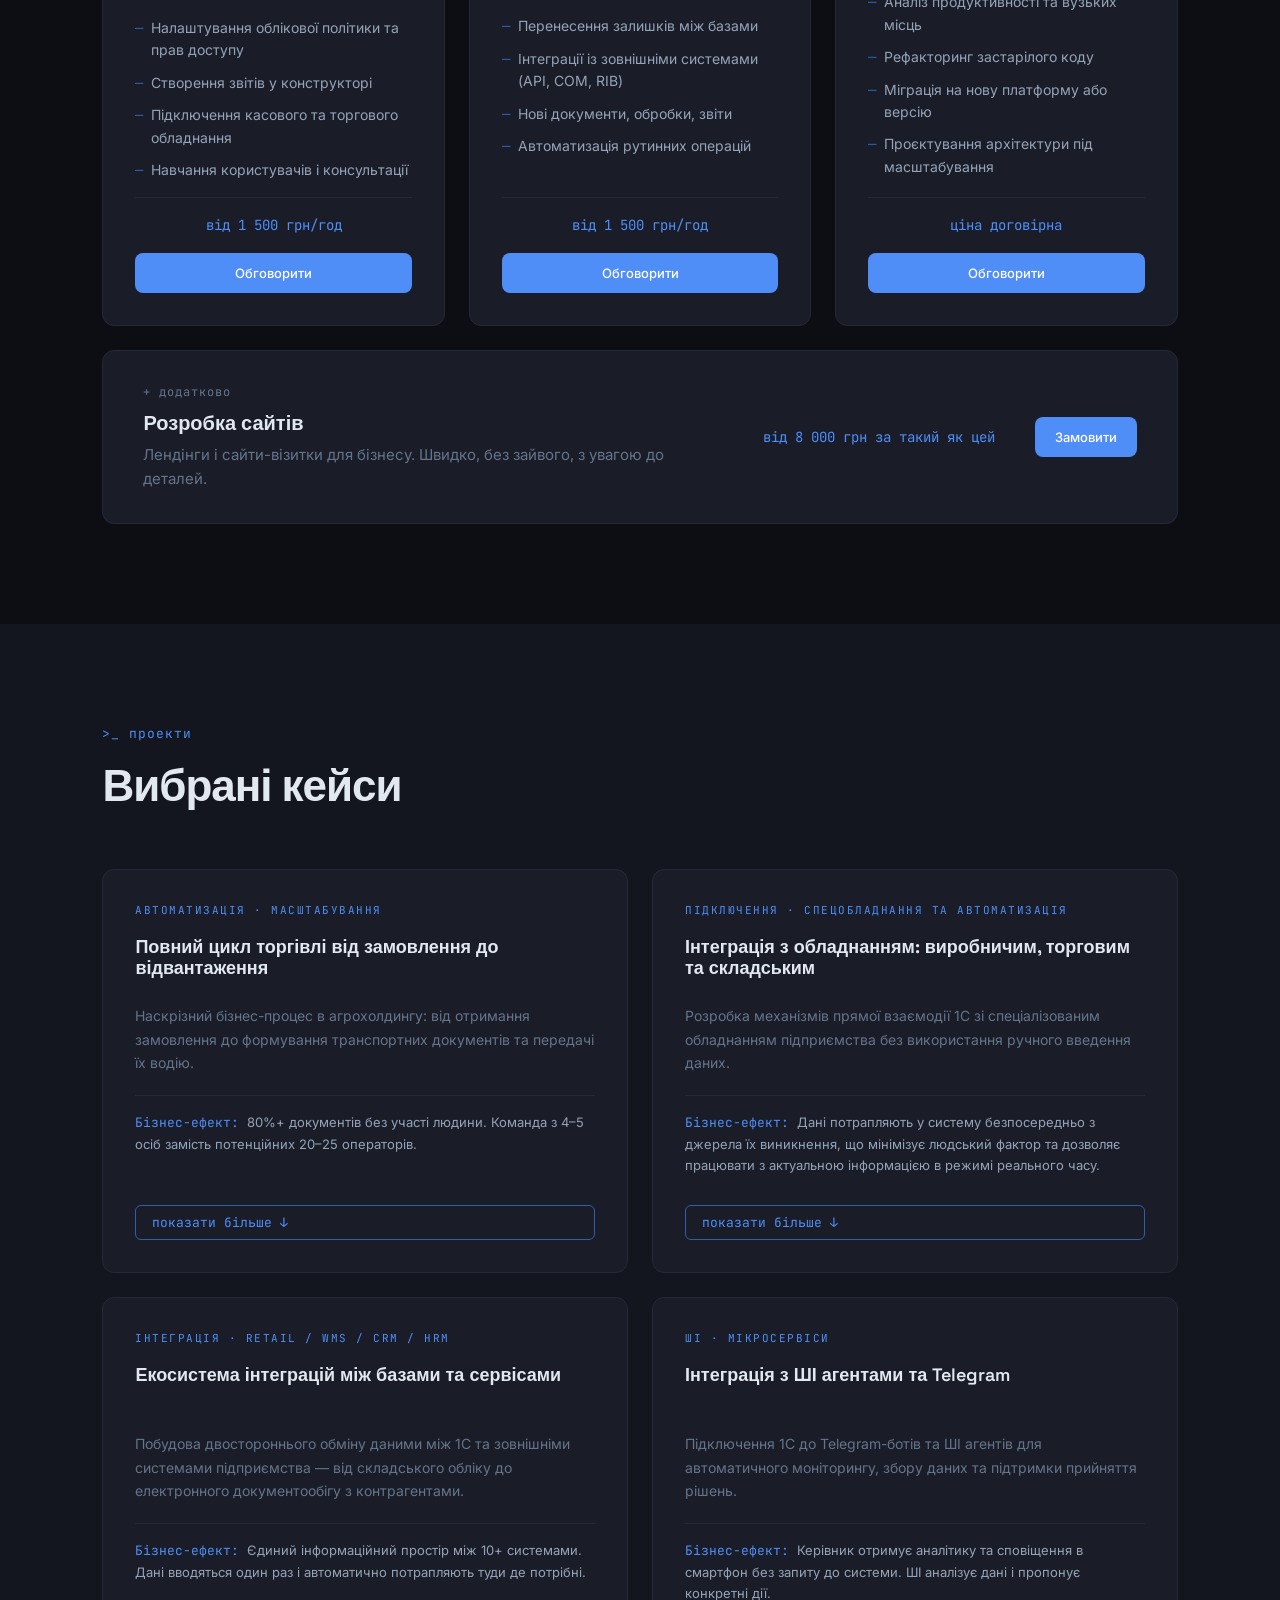
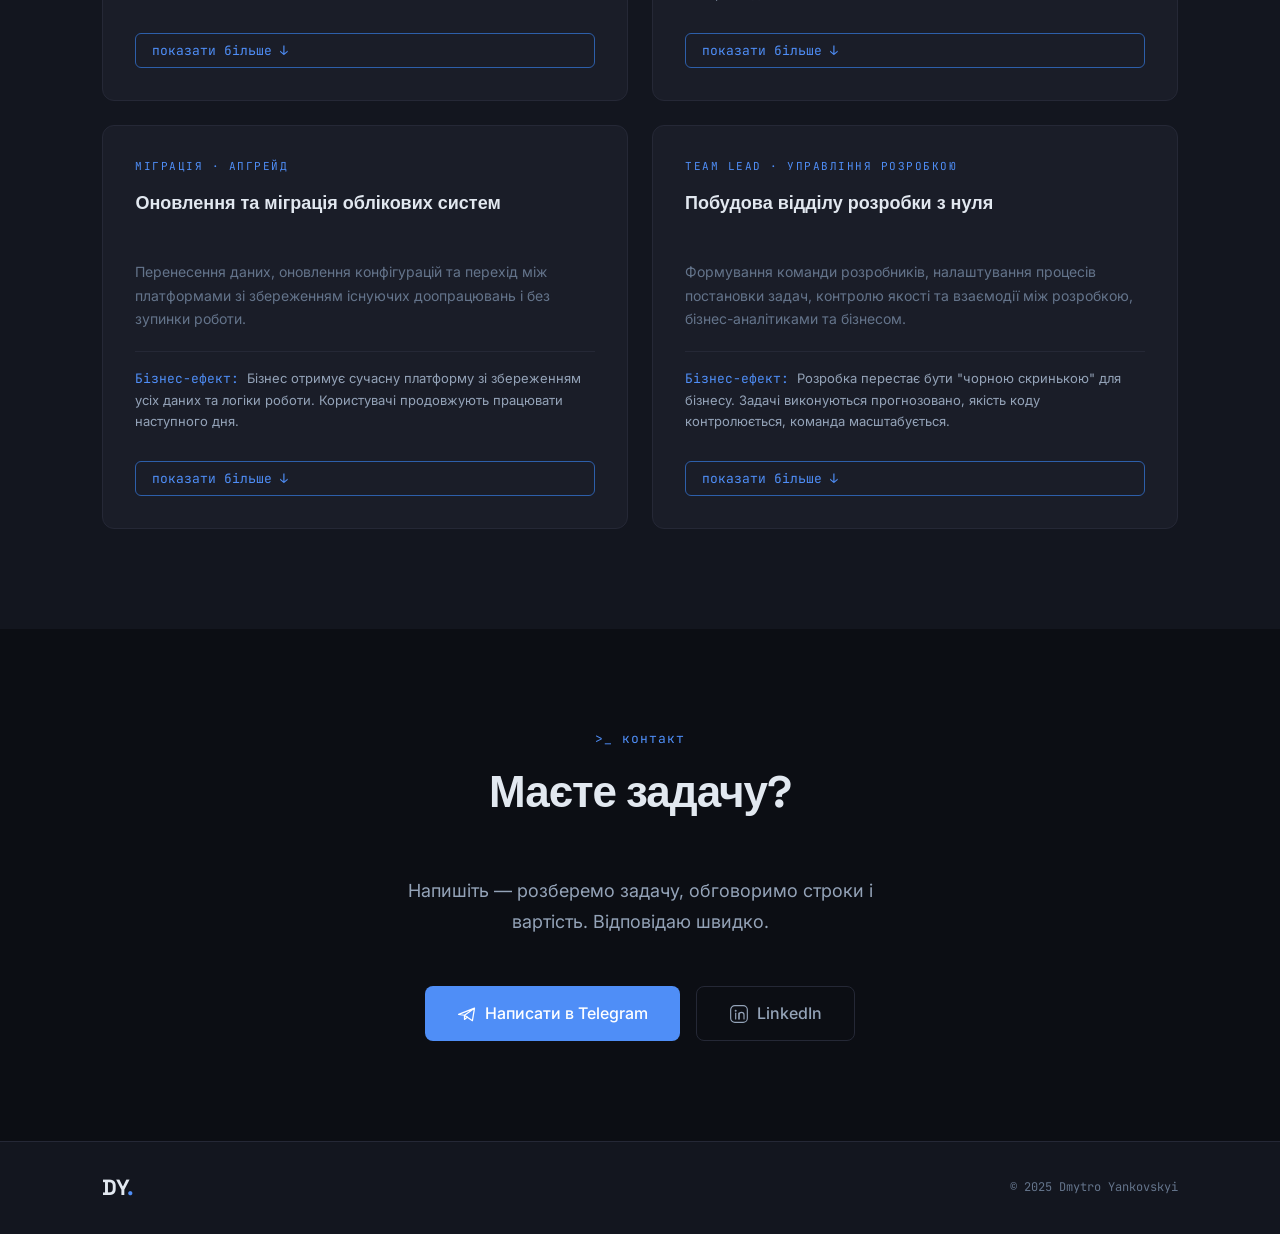
==== commit 0f708534: "Add files via upload" ====
--- a/index.html
+++ b/index.html
@@ -257,7 +257,7 @@
           <li>Міграція на нову платформу або версію</li>
           <li>Проєктування архітектури під масштабування</li>
         </ul>
-        <div class="service-price mono">договірна</div>
+        <div class="service-price mono">ціна договірна</div>
 		<a href="https://t.me/dmitorg" class="btn-service" target="_blank" rel="noopener">Обговорити</a>
       </div>
 
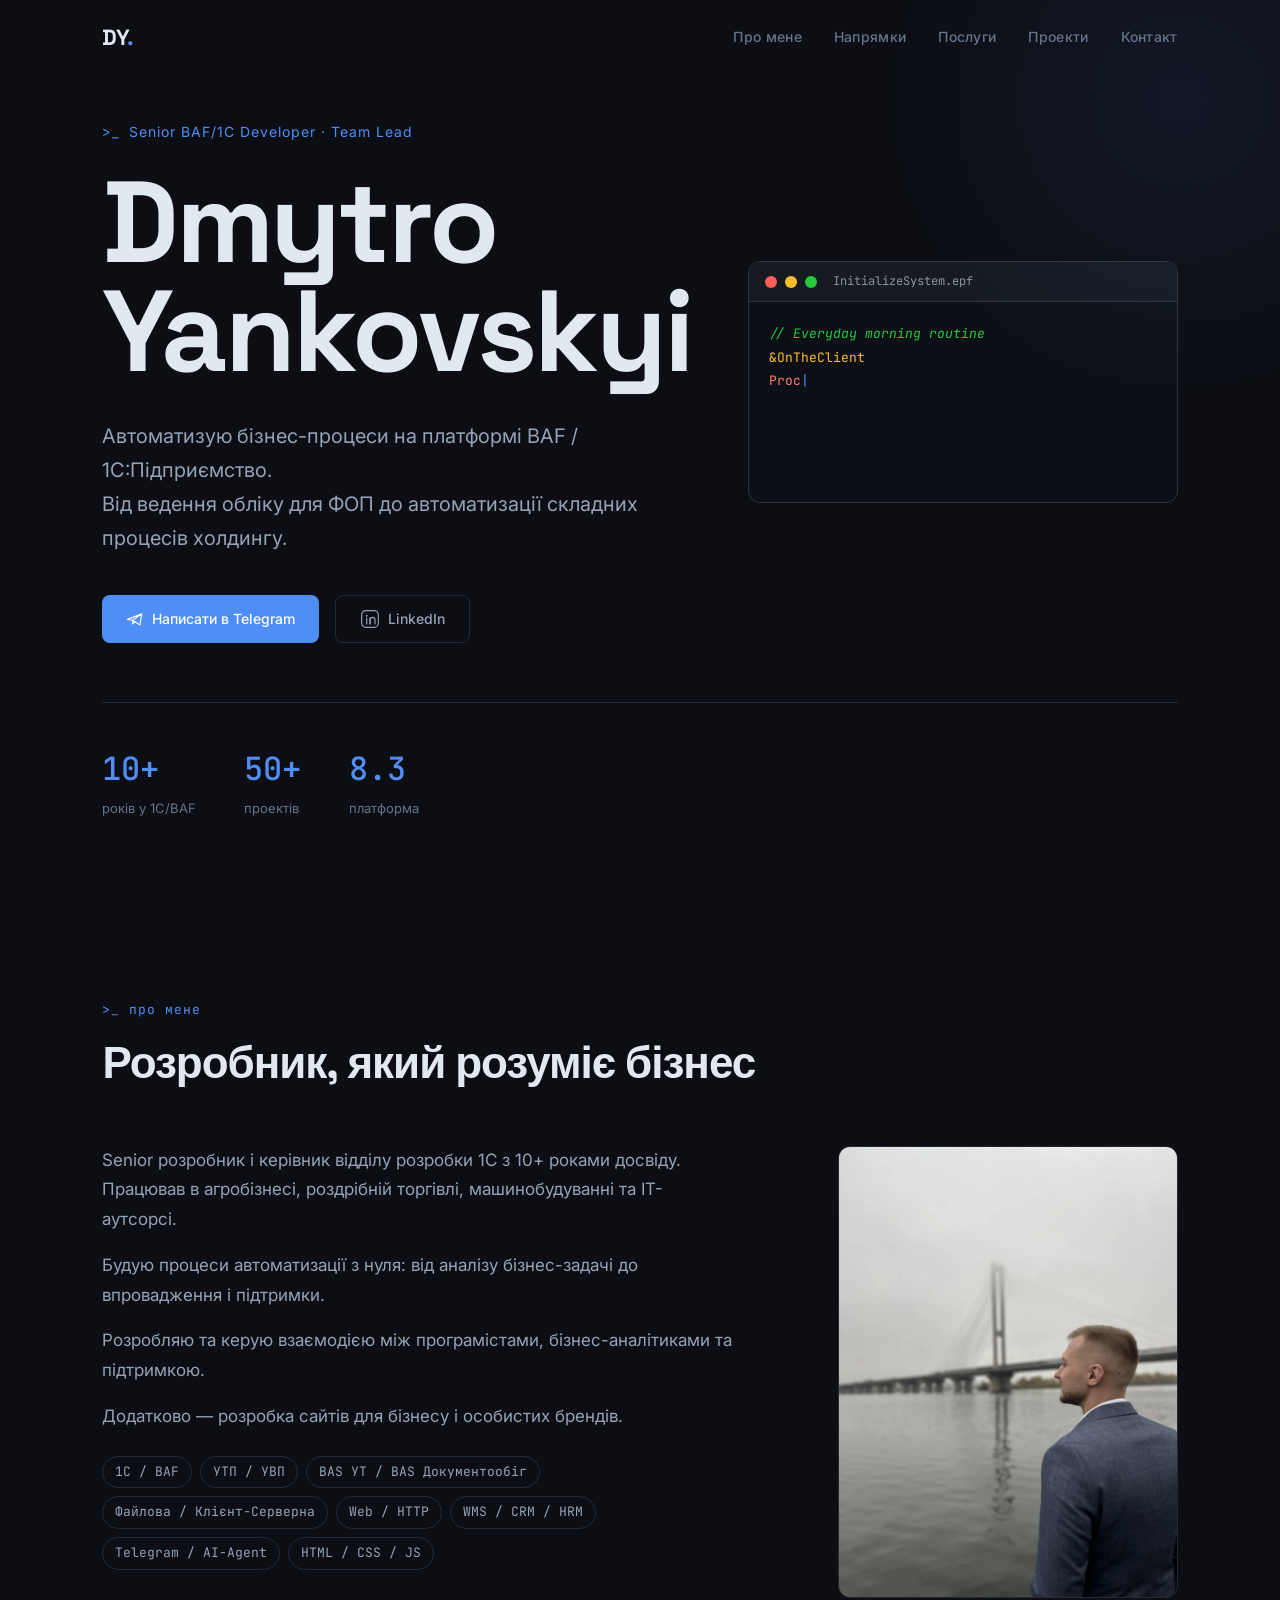
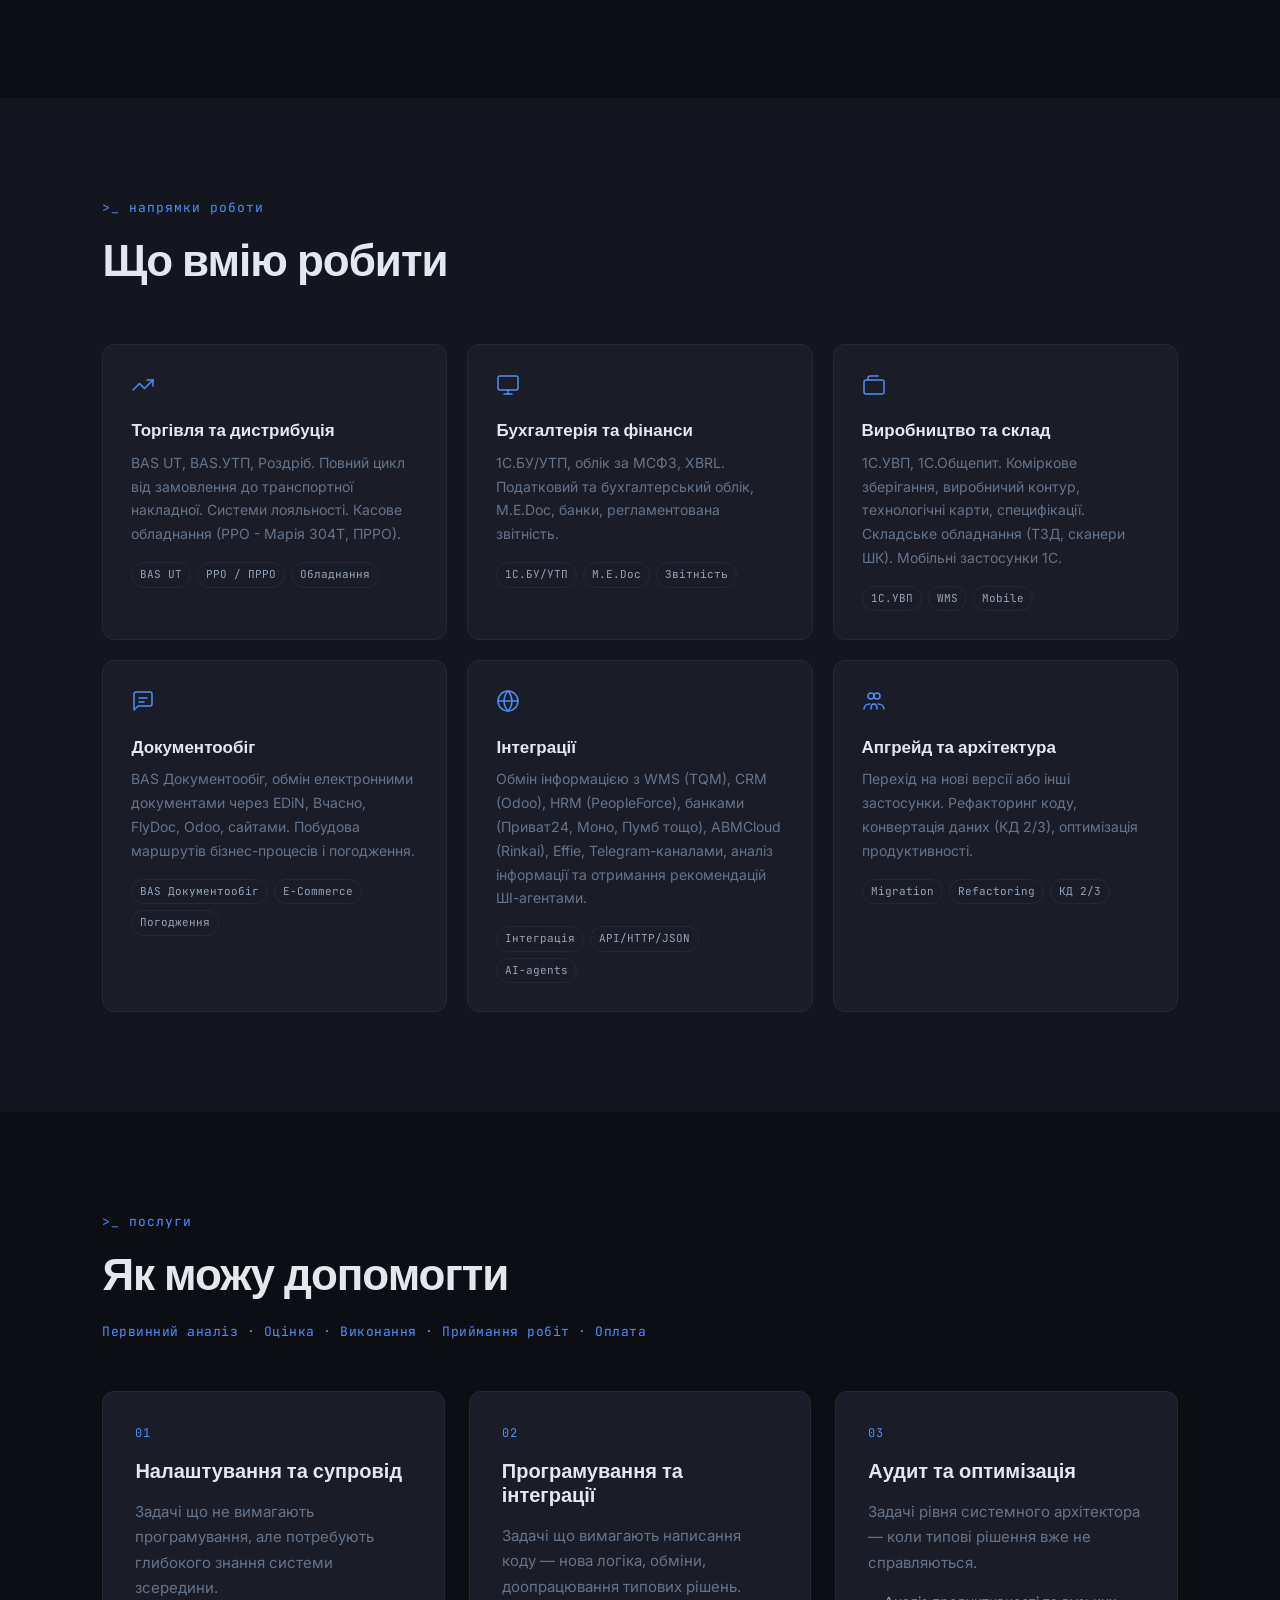
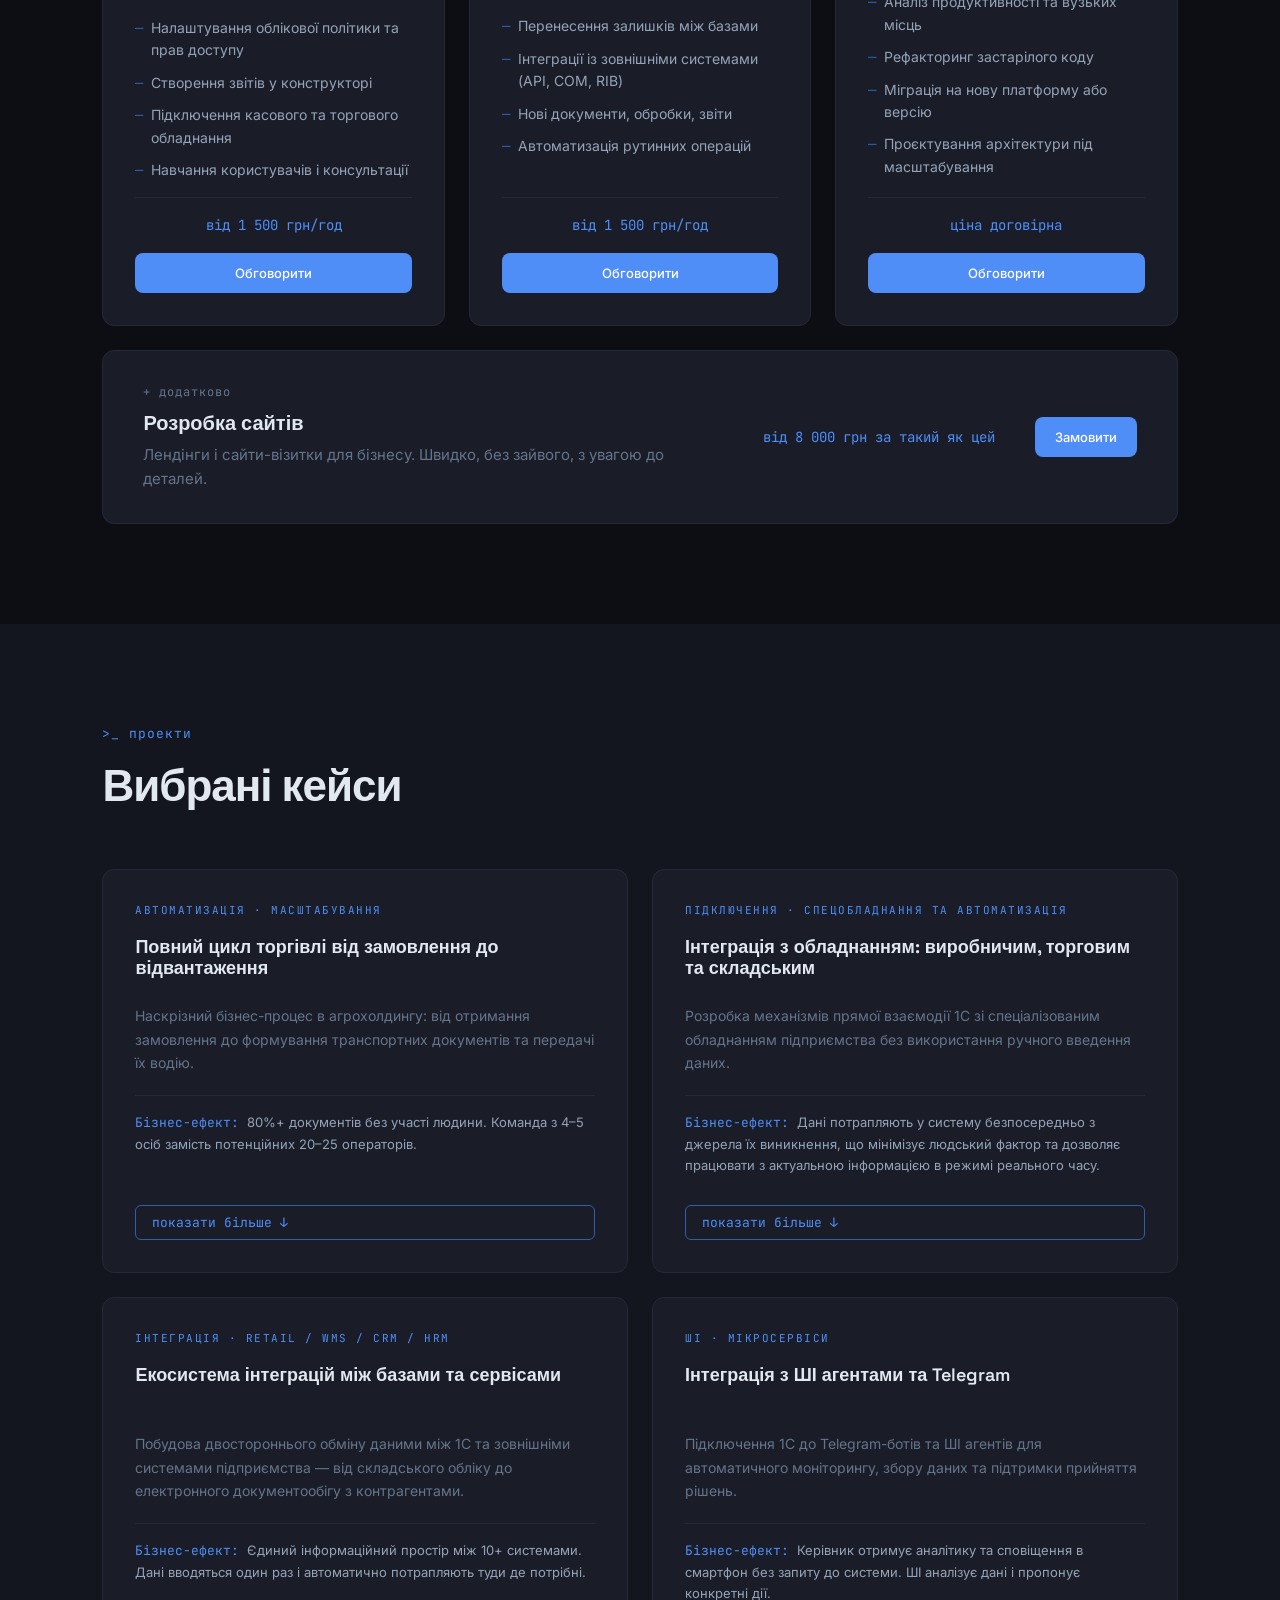
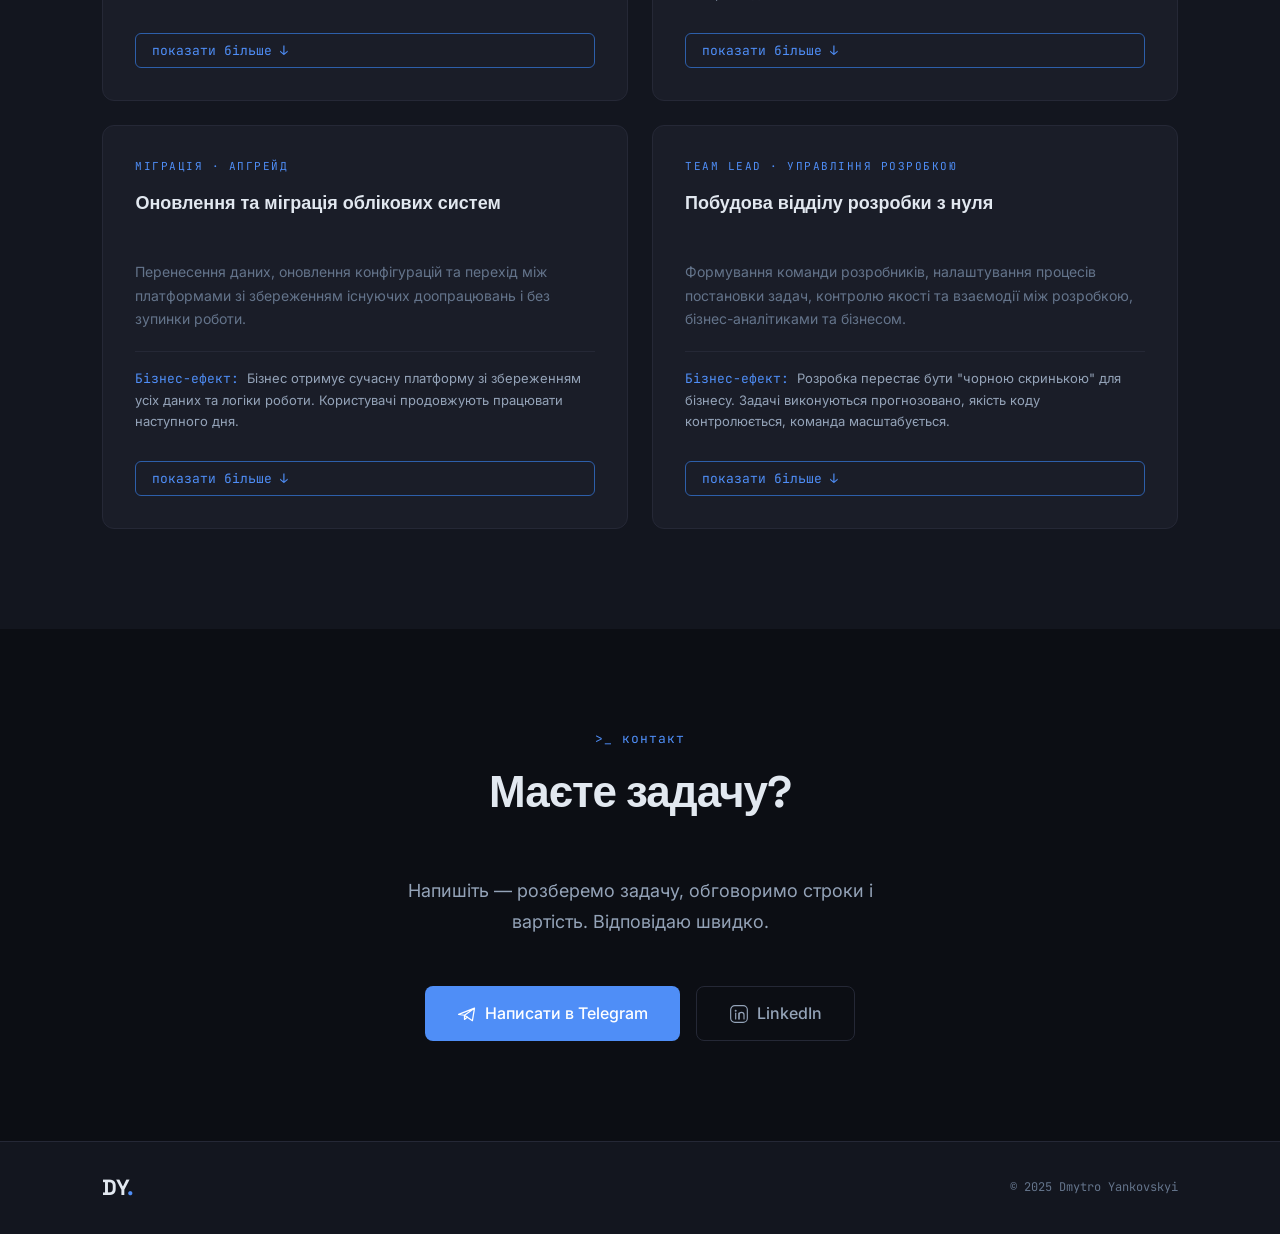
==== commit da2388d4: "Add files via upload" ====
--- a/index.html
+++ b/index.html
@@ -533,7 +533,7 @@
         <svg width="20" height="20" viewBox="0 0 24 24" fill="none" stroke="currentColor" stroke-width="1.5" stroke-linecap="round" stroke-linejoin="round"><path d="M21 5L2 12.5l7 1M21 5l-2.5 15L9 13.5M21 5L9 13.5m0 0v5l3.5-3"/></svg>
         Написати в Telegram
       </a>
-      <a href="https://www.linkedin.com/in/dvyankovskiy/" class="btn-outline large" aria-label="LinkedIn">
+      <a href="https://www.linkedin.com/in/dvyankovskiy/" class="btn-outline large" target="_blank" rel="noopener" aria-label="LinkedIn">
         <svg width="20" height="20" viewBox="0 0 24 24" fill="none" stroke="currentColor" stroke-width="1.4" stroke-linecap="round" stroke-linejoin="round">
 		  <rect x="2" y="2" width="20" height="20" rx="5"/>
 		  <circle cx="8" cy="8" r="1.2" fill="currentColor" stroke="none"/>
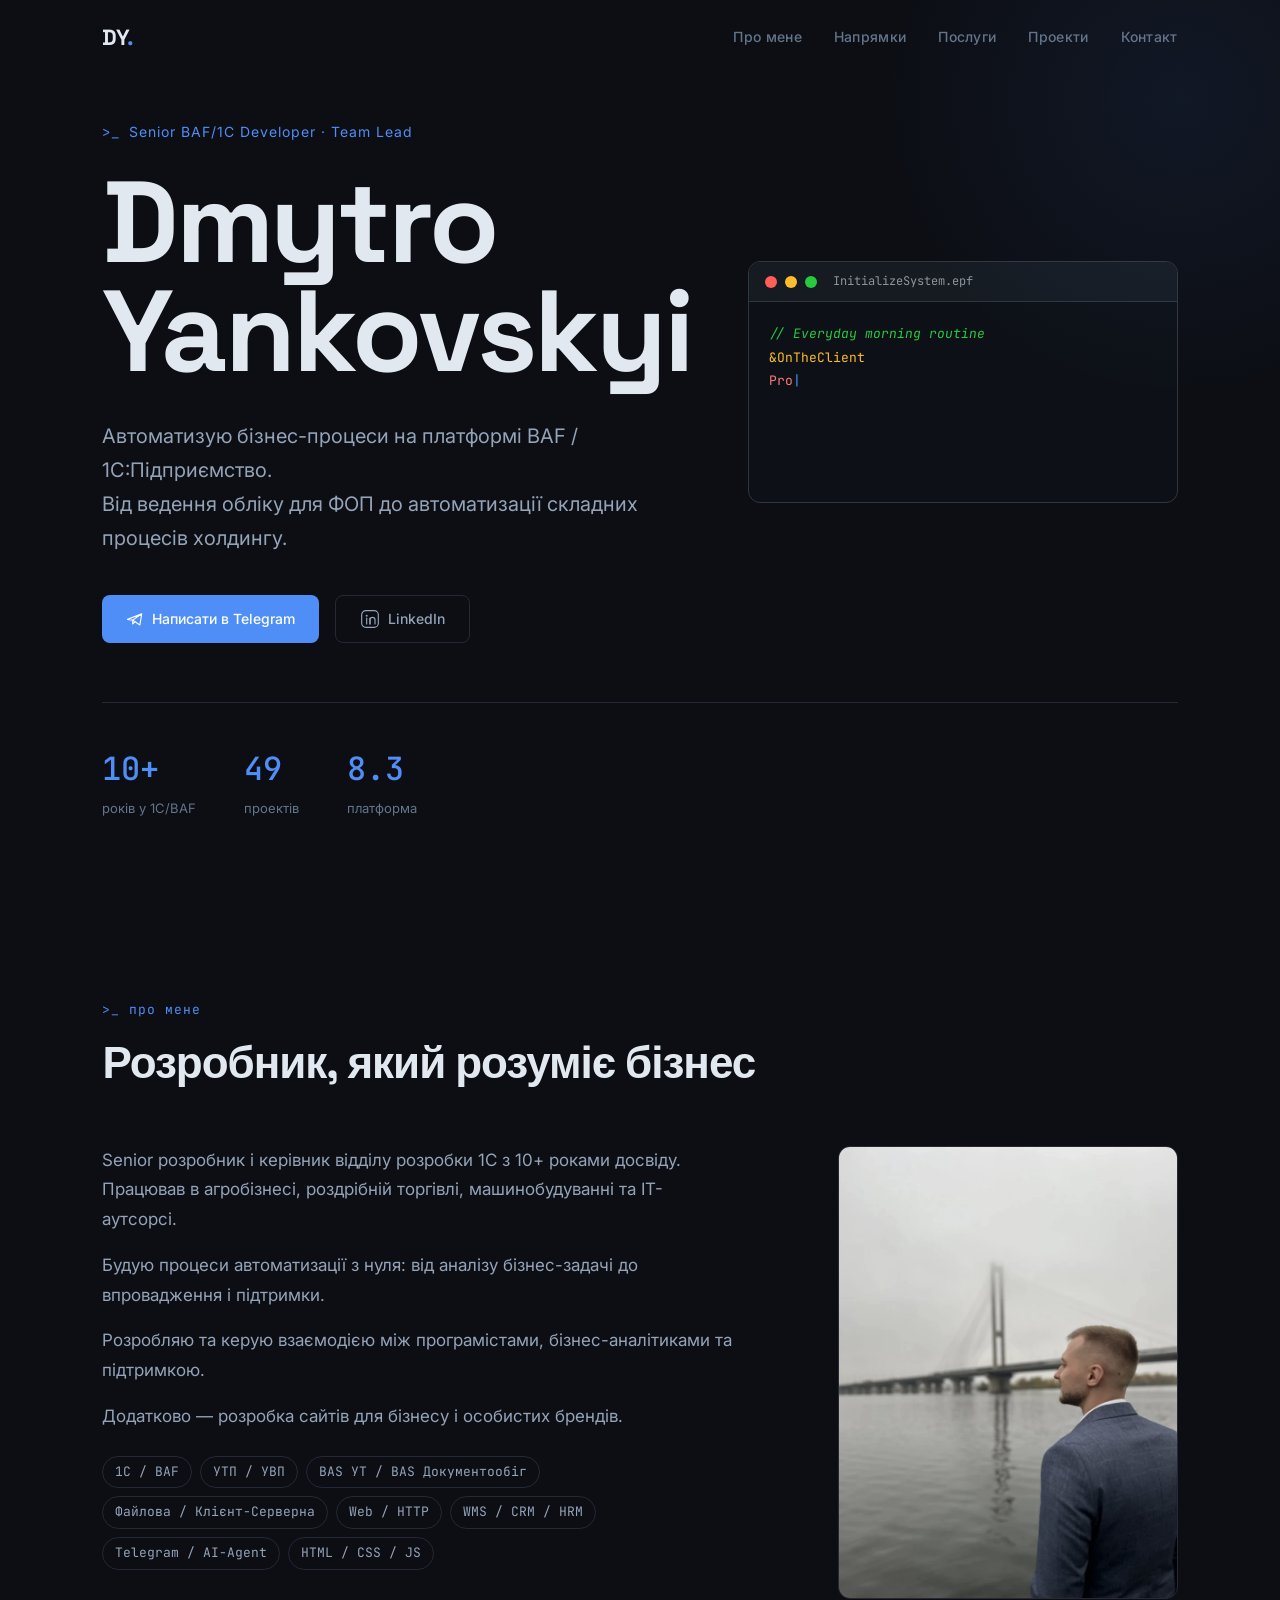
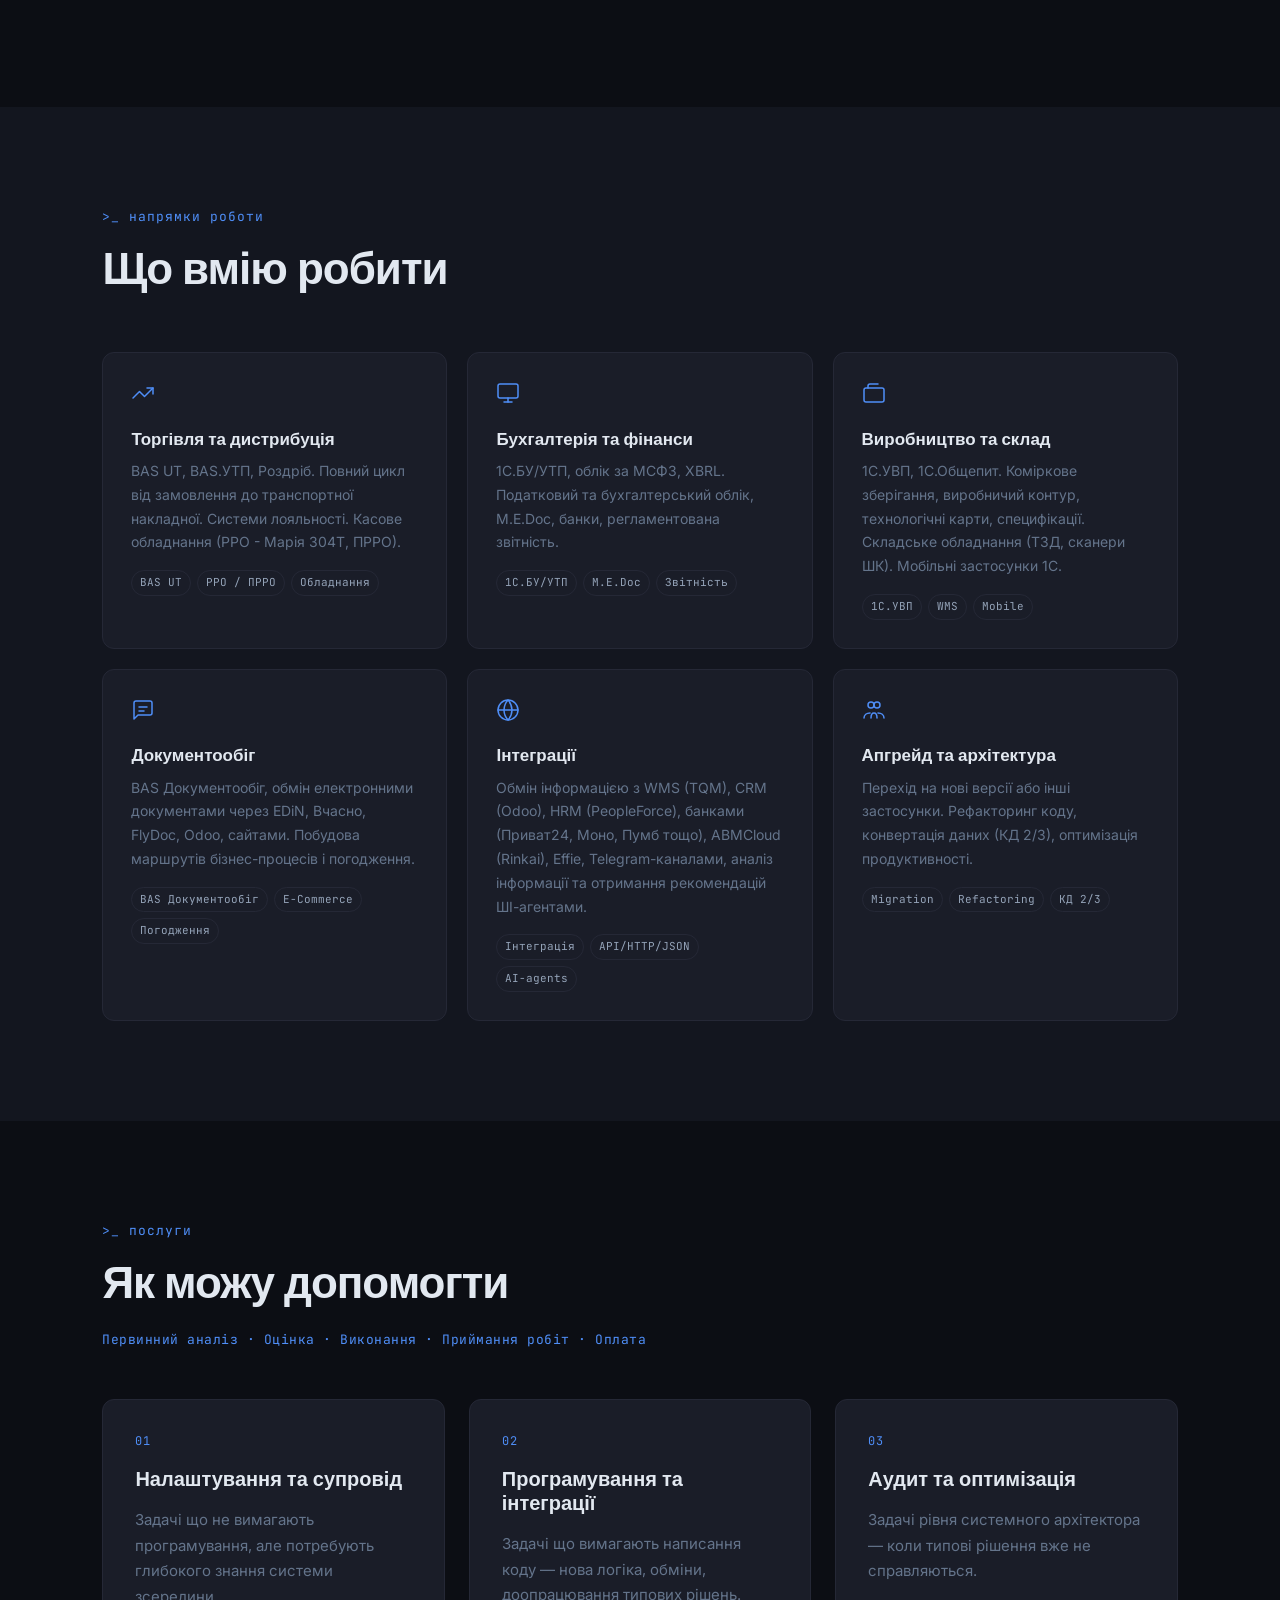
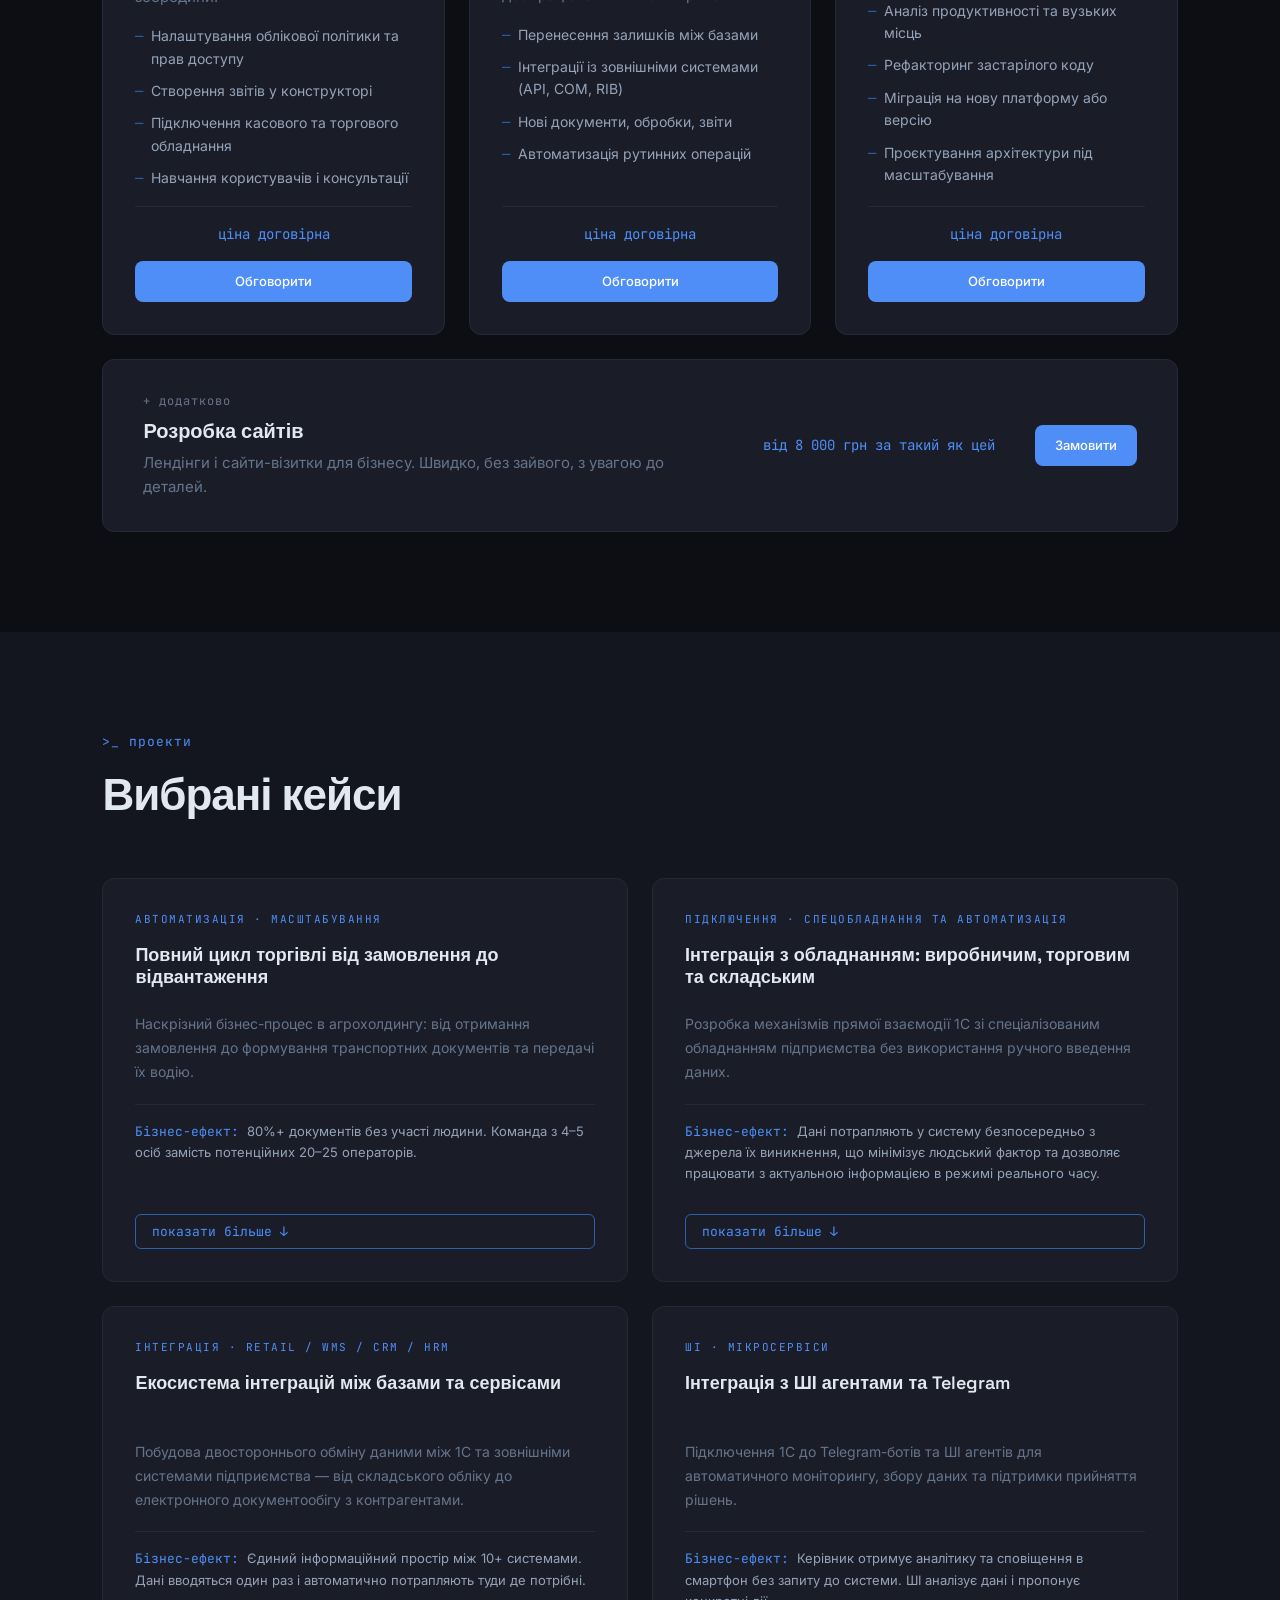
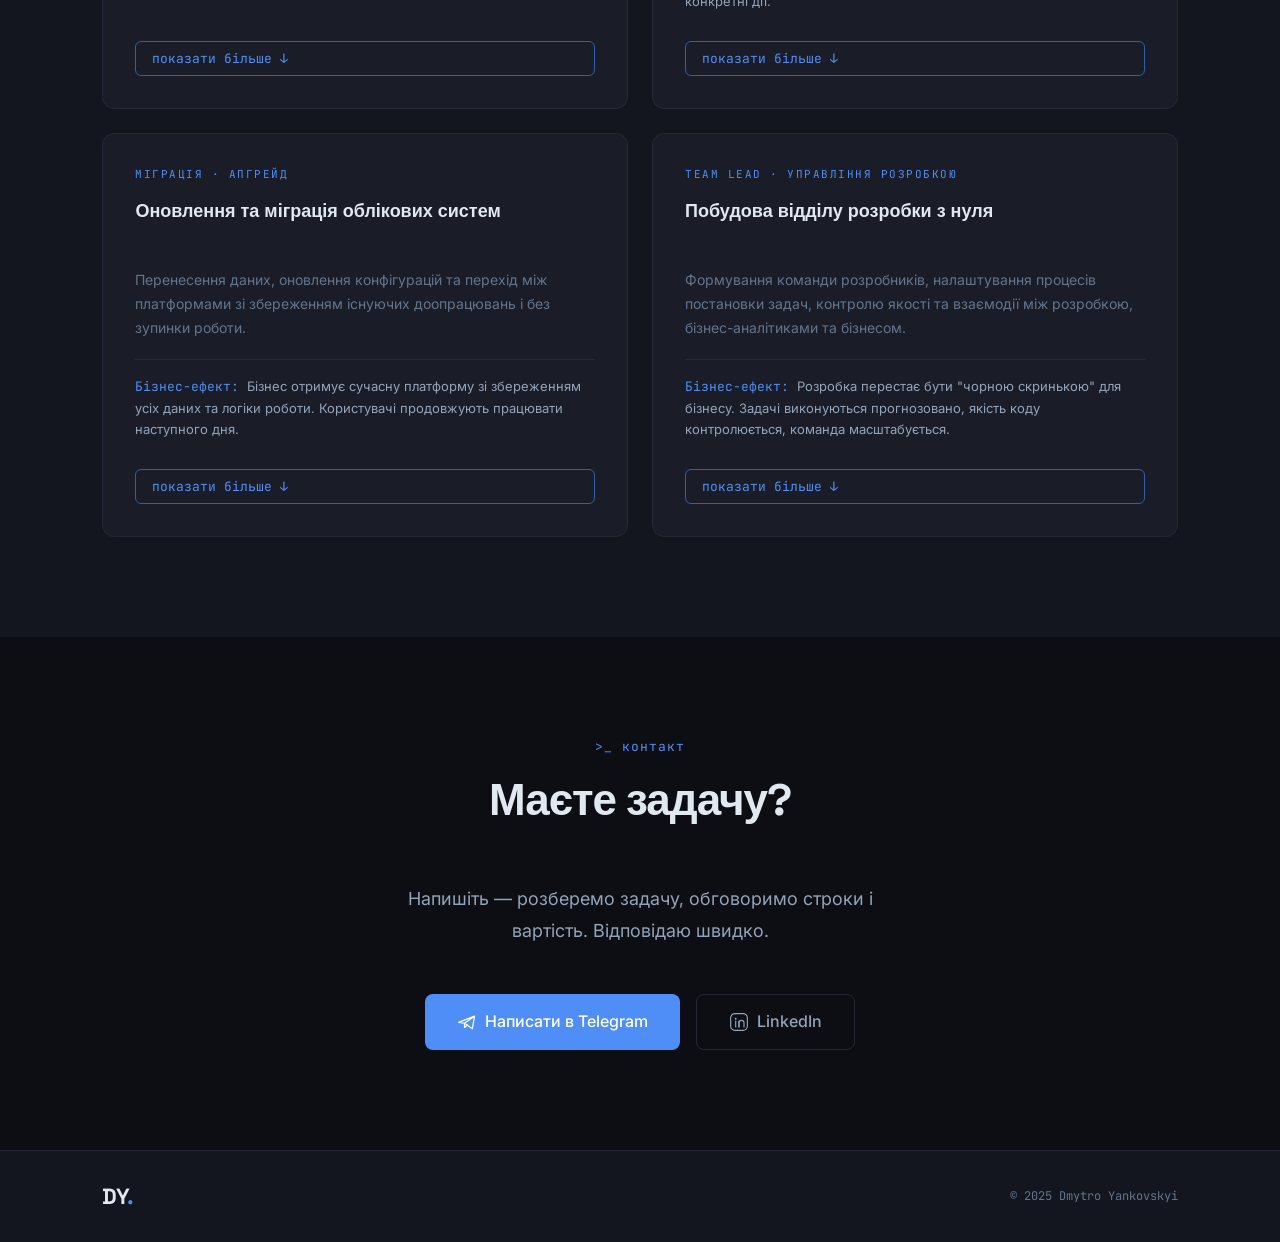
==== commit 25a86f43: "Add files via upload" ====
--- a/index.html
+++ b/index.html
@@ -229,7 +229,7 @@
           <li>Підключення касового та торгового обладнання</li>
           <li>Навчання користувачів і консультації</li>
         </ul>
-        <div class="service-price mono">від 1 500 грн/год</div>
+        <div class="service-price mono">ціна договірна</div>
 		<a href="https://t.me/dmitorg" class="btn-service" target="_blank" rel="noopener">Обговорити</a>
       </div>
 
@@ -243,7 +243,7 @@
           <li>Нові документи, обробки, звіти</li>
           <li>Автоматизація рутинних операцій</li>
         </ul>
-		<div class="service-price mono">від 1 500 грн/год</div>
+		<div class="service-price mono">ціна договірна</div>
 		<a href="https://t.me/dmitorg" class="btn-service" target="_blank" rel="noopener">Обговорити</a>
       </div>
 
--- a/styles.css
+++ b/styles.css
@@ -430,18 +430,17 @@
 }
 
 .about-photo {
-  align-self: stretch;
+  margin-top: 0;
 }
 
 .photo-img {
   width: 100%;
-  height: 100%;
+  aspect-ratio: 3/4;
   object-fit: cover;
-  object-position: top center;
+  object-position: 100% 50%;
   border-radius: 12px;
   filter: grayscale(20%);
   border: 1px solid var(--border);
-  display: block;
 }
 
 @media (max-width: 1200px) {
@@ -471,7 +470,7 @@
 	gap: 20px;
   }
   .about-photo {
-    align-self: stretch;
+	margin-top: 0;
   }
   .photo-img {
     height: 300px;
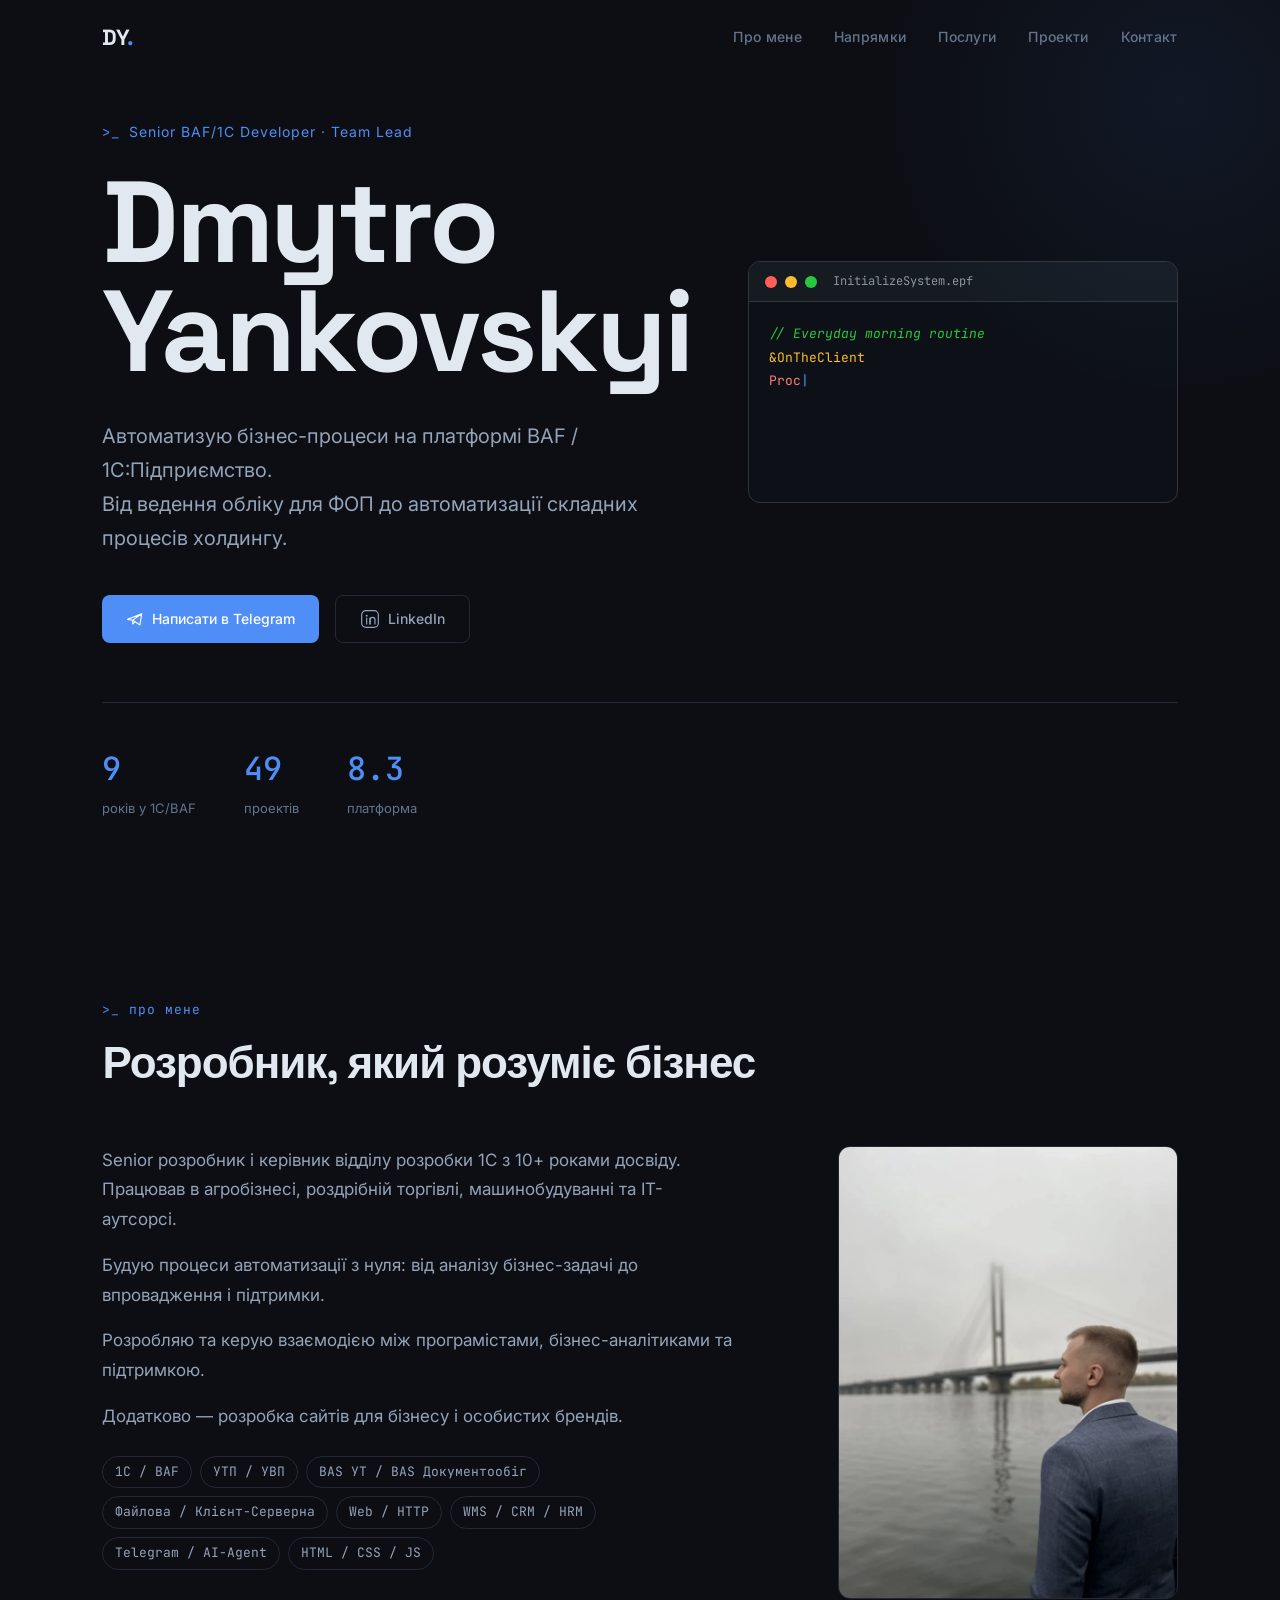
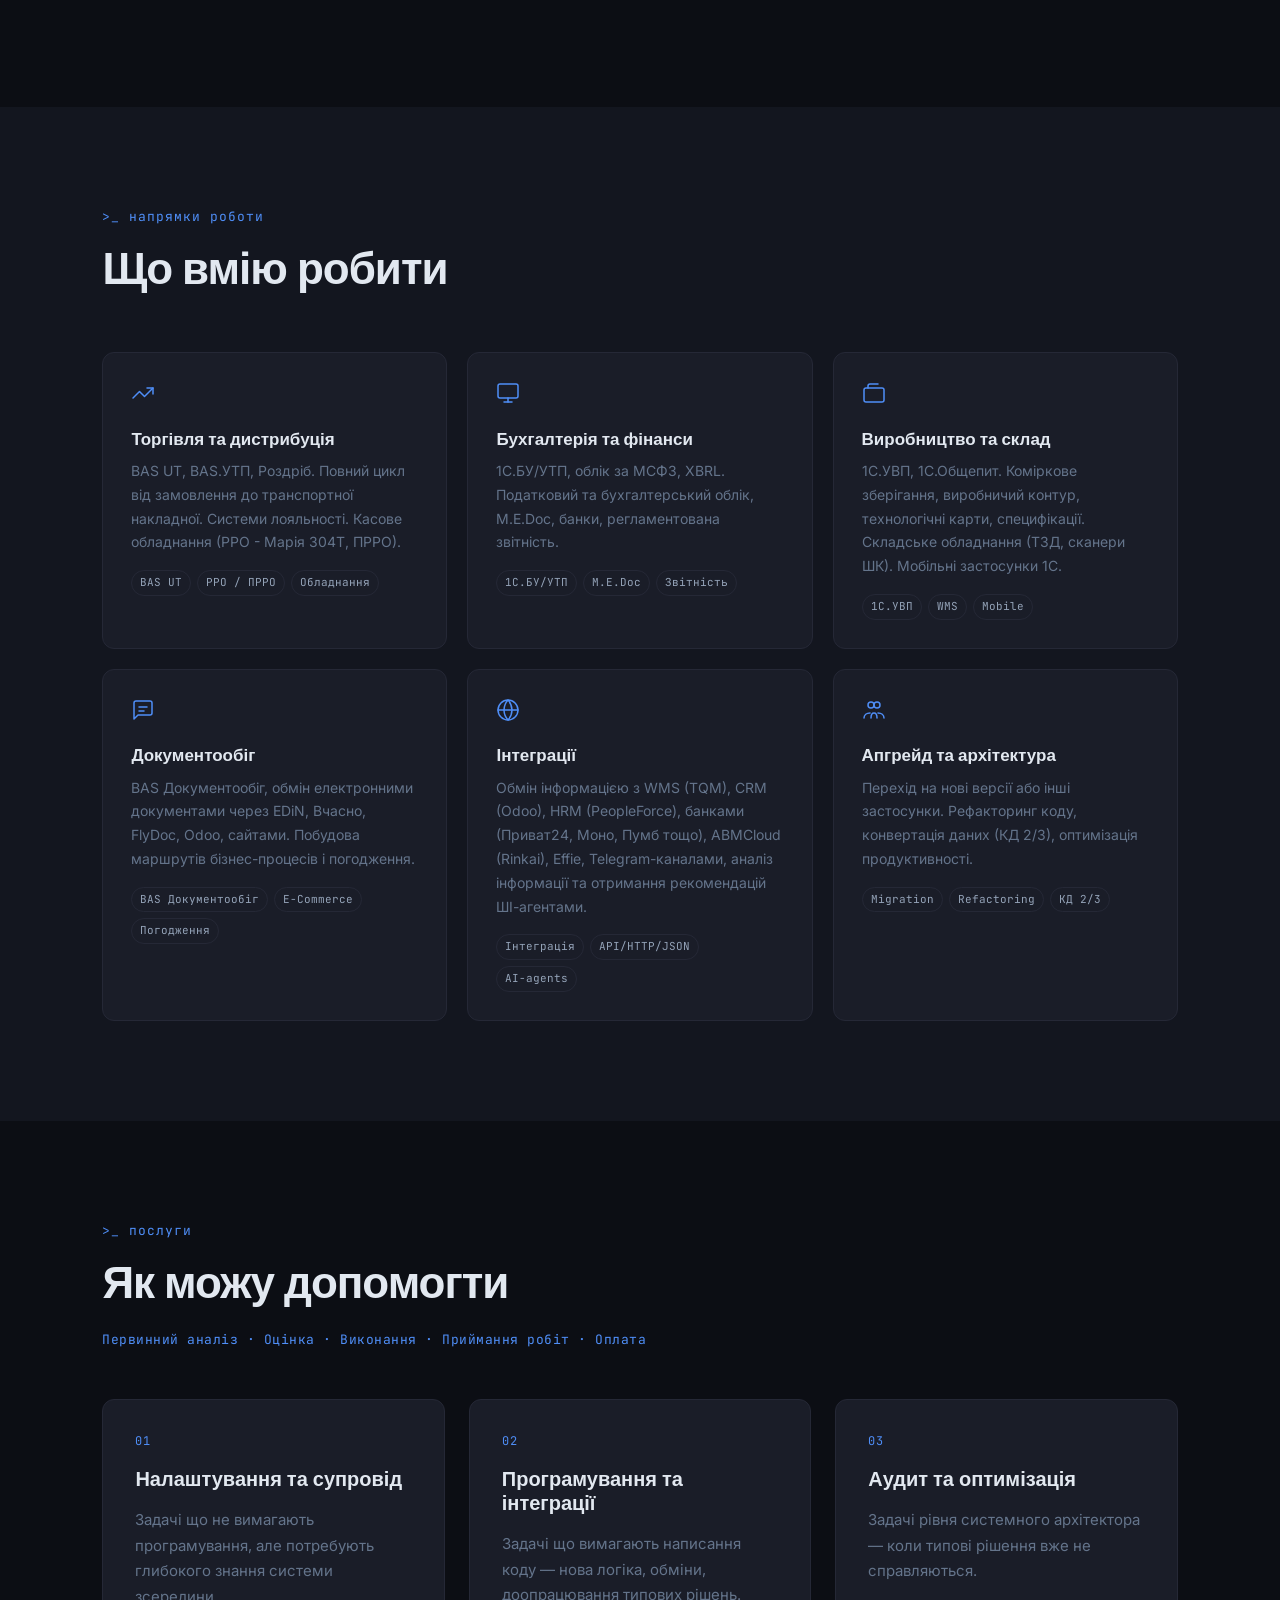
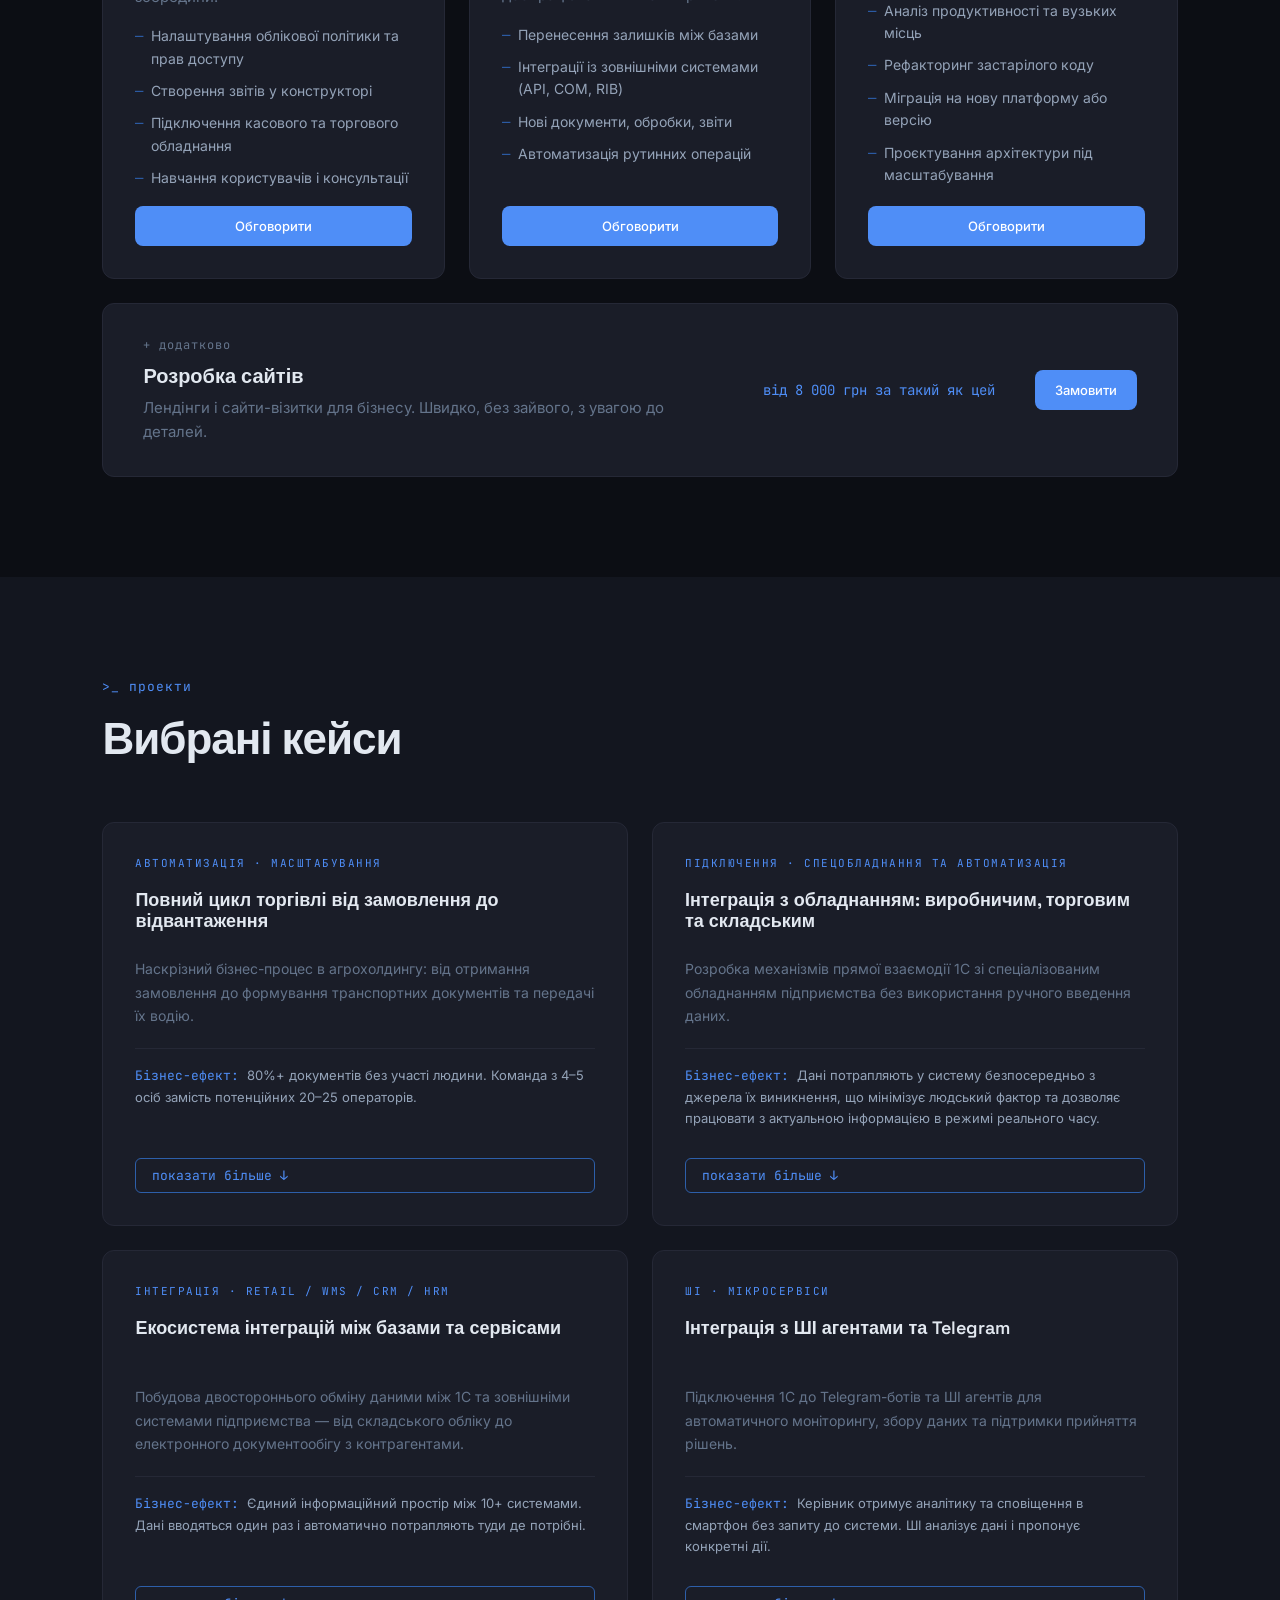
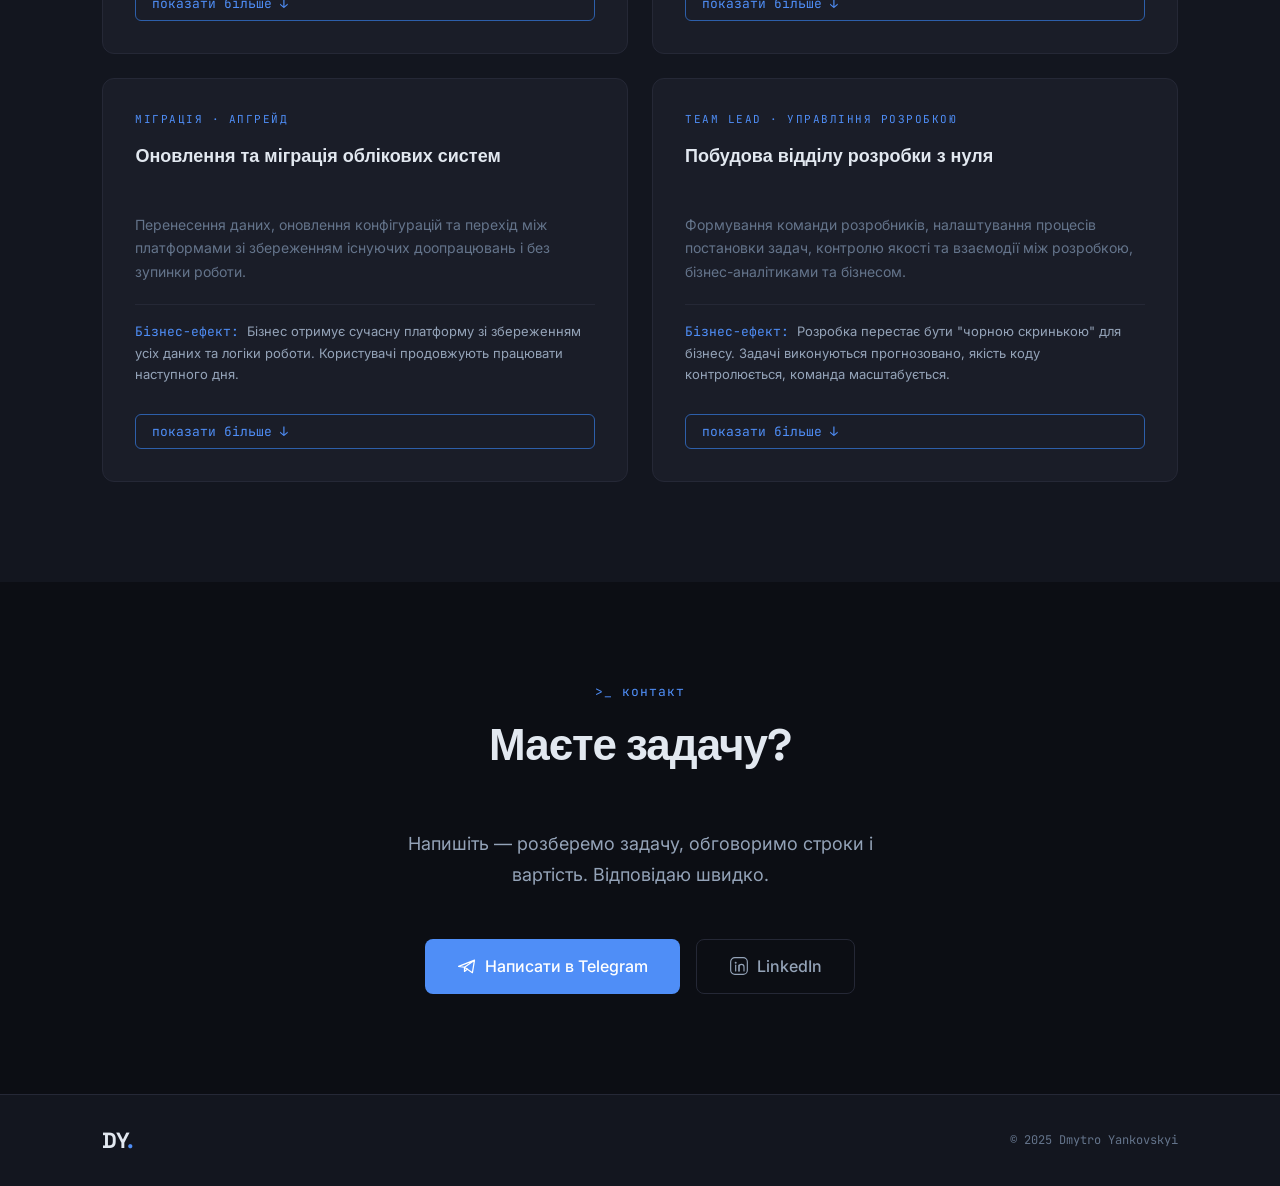
==== commit 7ef17e89: "Add files via upload" ====
--- a/index.html
+++ b/index.html
@@ -229,7 +229,7 @@
           <li>Підключення касового та торгового обладнання</li>
           <li>Навчання користувачів і консультації</li>
         </ul>
-        <div class="service-price mono">ціна договірна</div>
+        <!--<div class="service-price mono">ціна договірна</div>-->
 		<a href="https://t.me/dmitorg" class="btn-service" target="_blank" rel="noopener">Обговорити</a>
       </div>
 
@@ -243,7 +243,7 @@
           <li>Нові документи, обробки, звіти</li>
           <li>Автоматизація рутинних операцій</li>
         </ul>
-		<div class="service-price mono">ціна договірна</div>
+		<!--<div class="service-price mono">ціна договірна</div>-->
 		<a href="https://t.me/dmitorg" class="btn-service" target="_blank" rel="noopener">Обговорити</a>
       </div>
 
@@ -257,7 +257,7 @@
           <li>Міграція на нову платформу або версію</li>
           <li>Проєктування архітектури під масштабування</li>
         </ul>
-        <div class="service-price mono">ціна договірна</div>
+        <!--<div class="service-price mono">ціна договірна</div>-->
 		<a href="https://t.me/dmitorg" class="btn-service" target="_blank" rel="noopener">Обговорити</a>
       </div>
 
